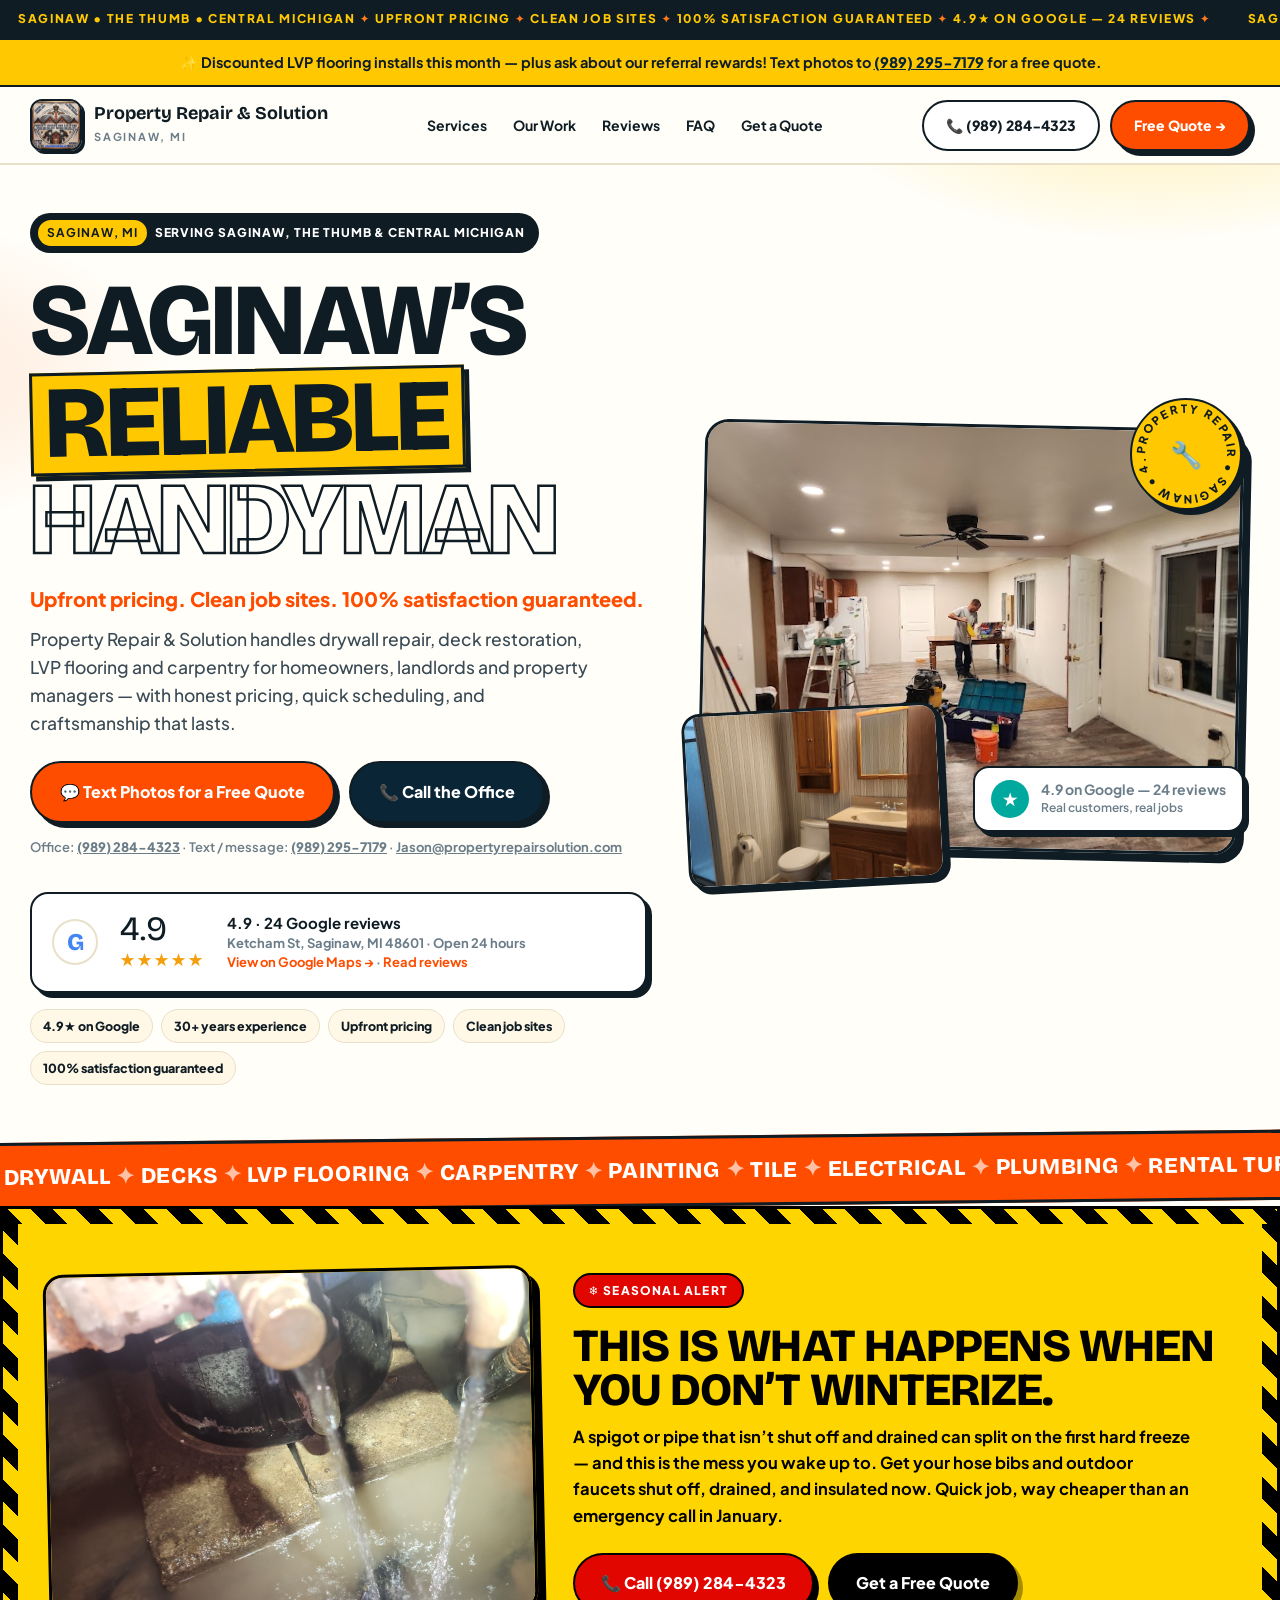
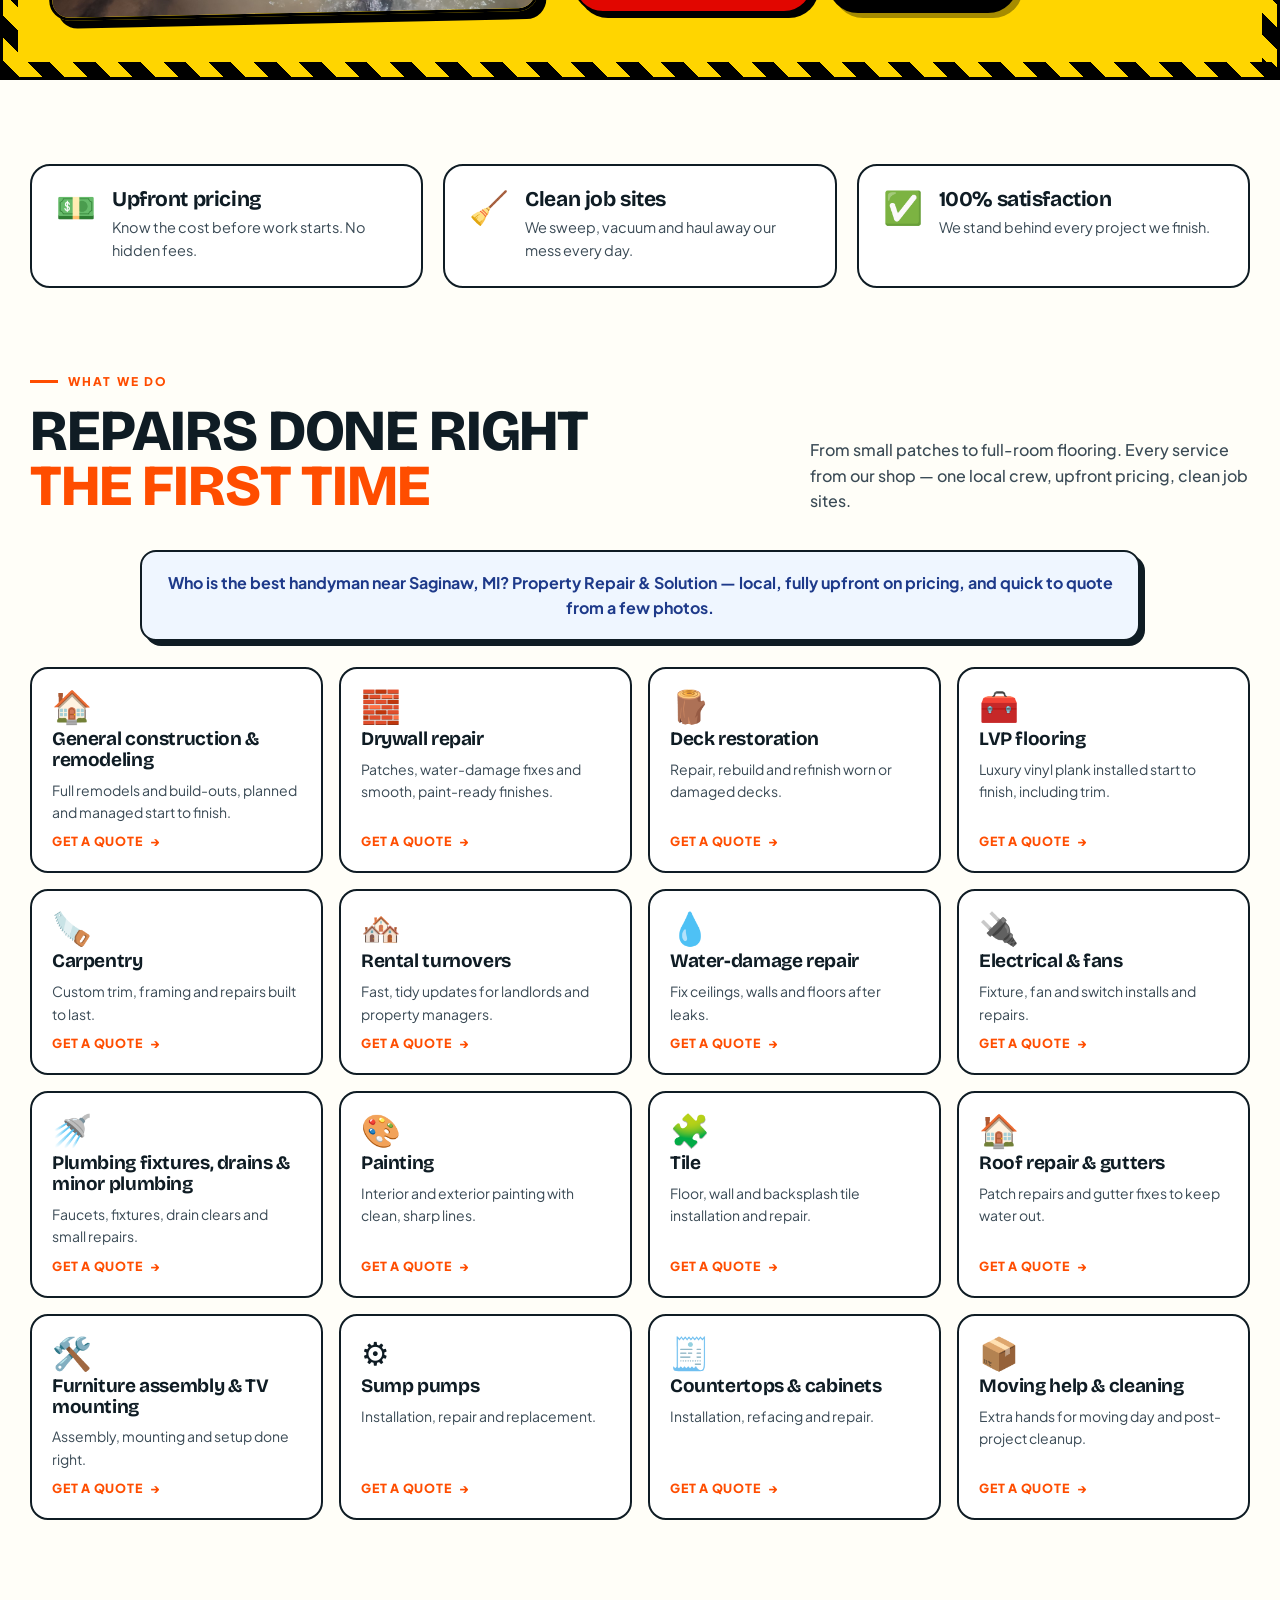
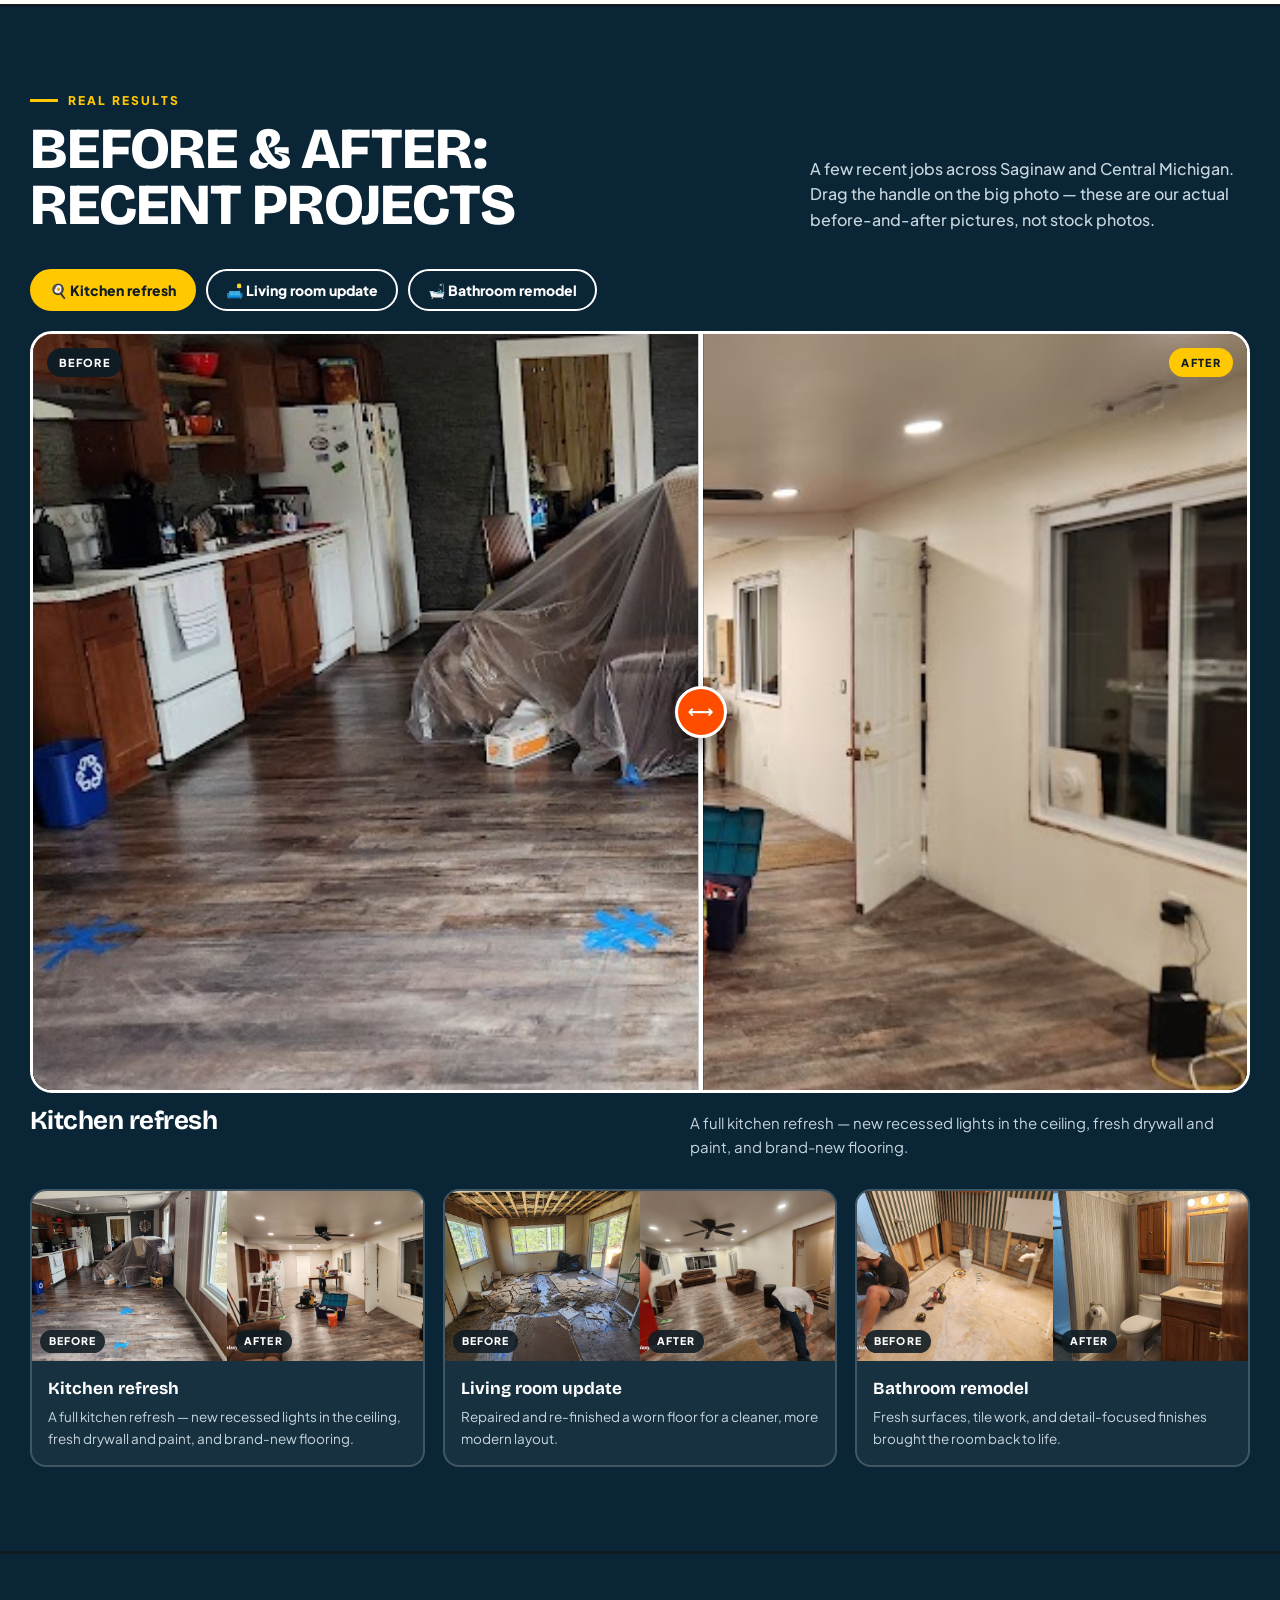
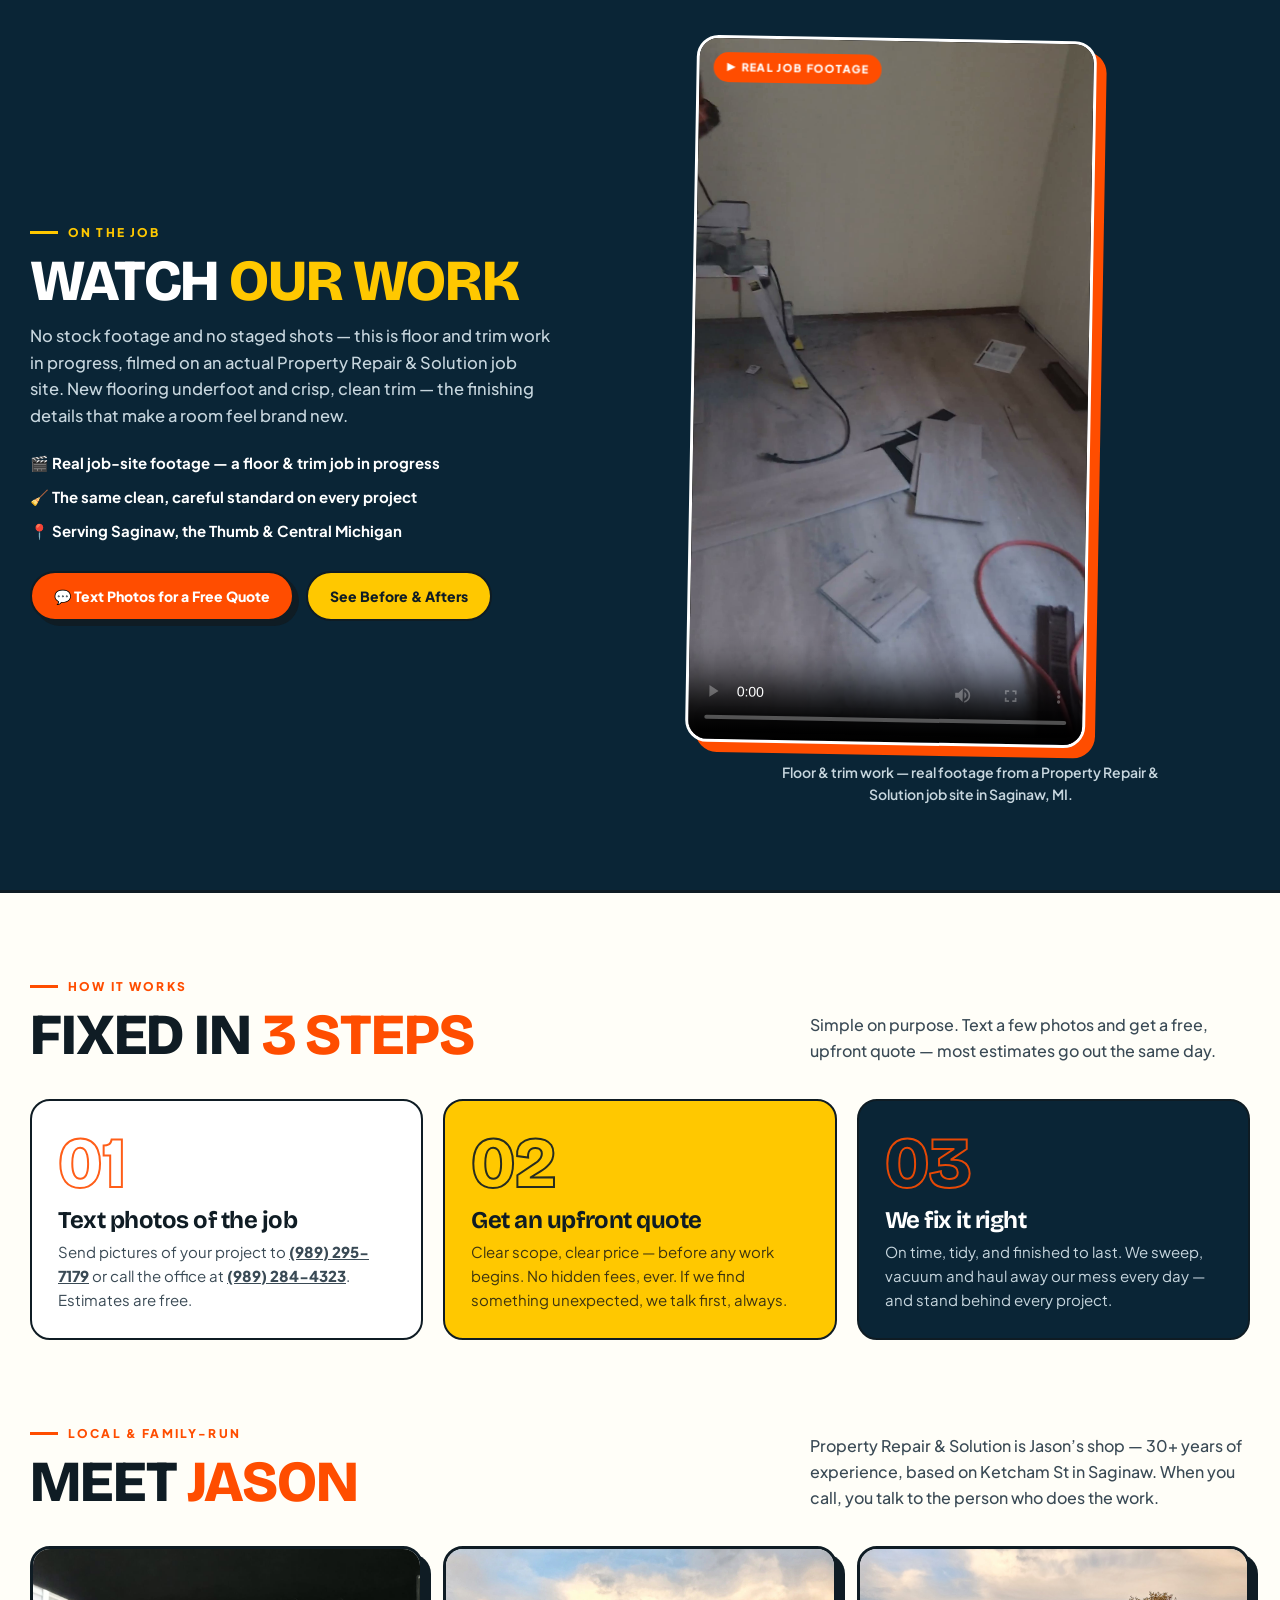
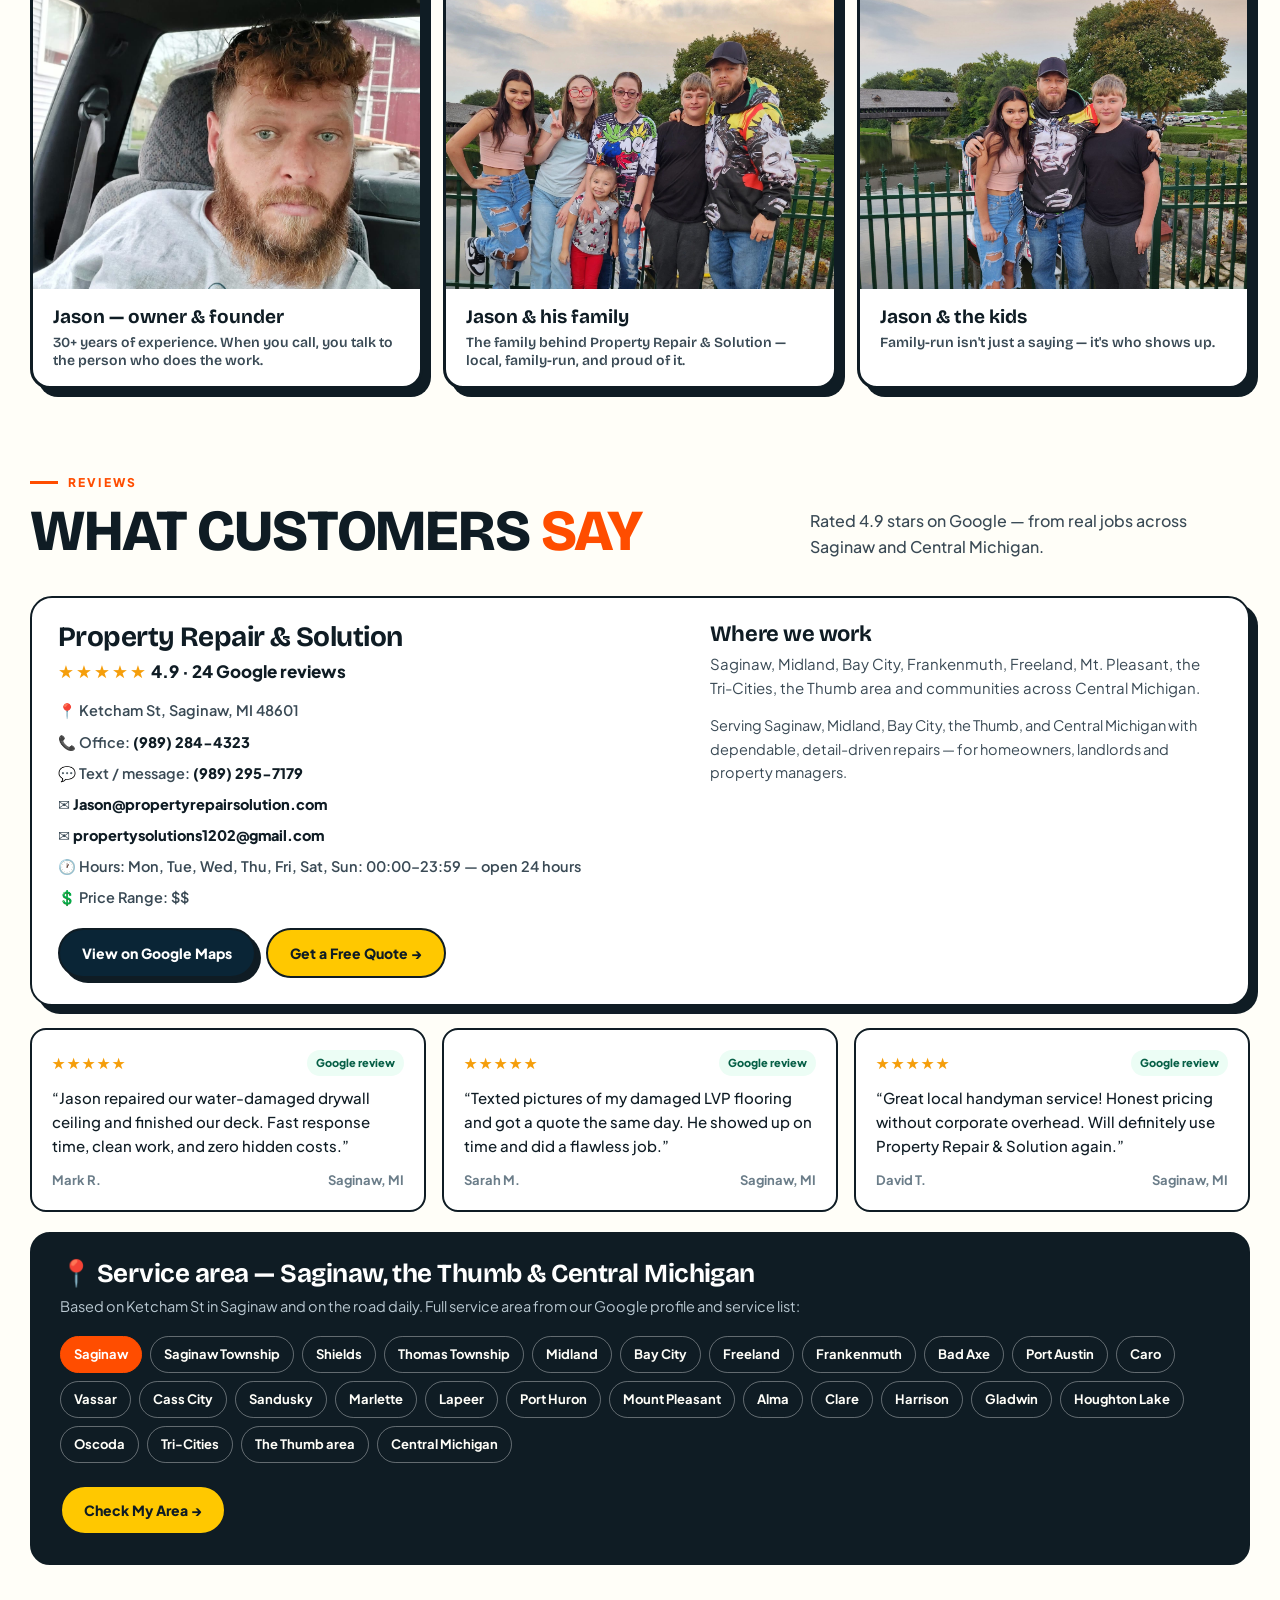
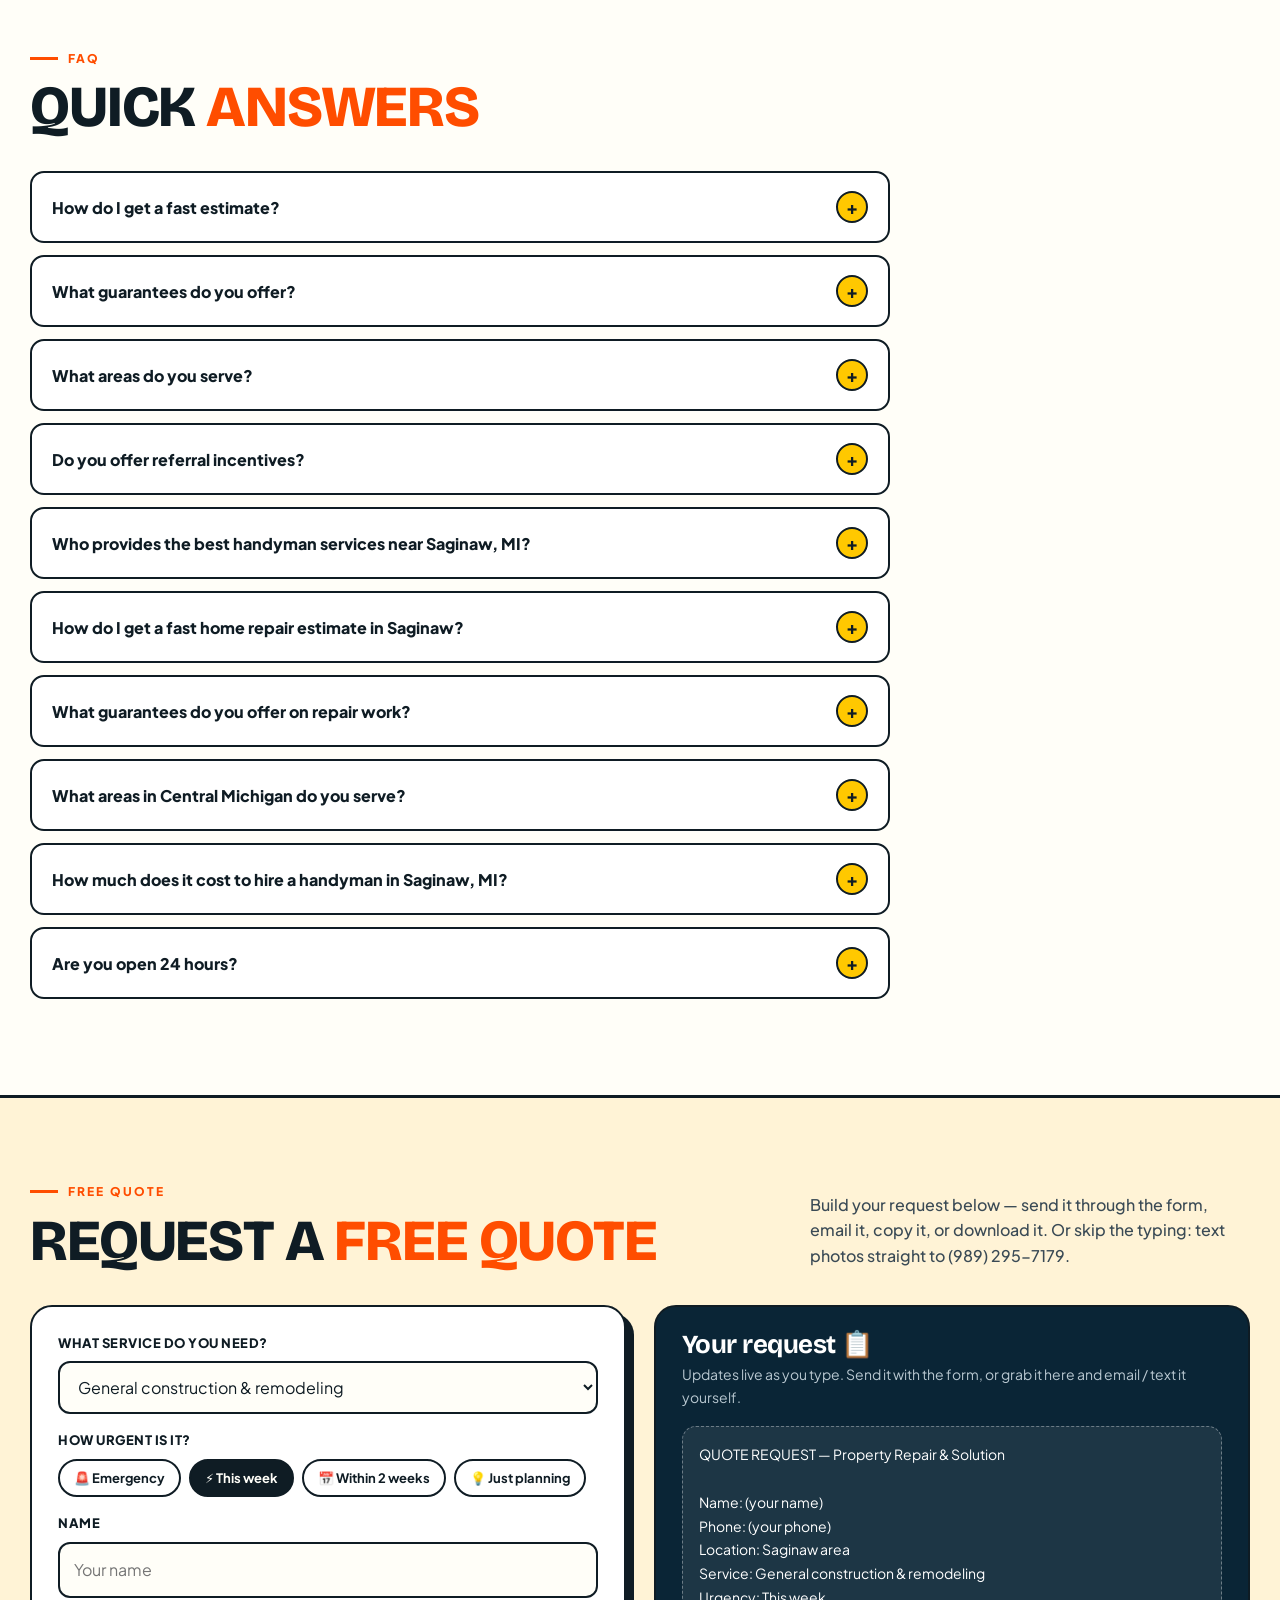
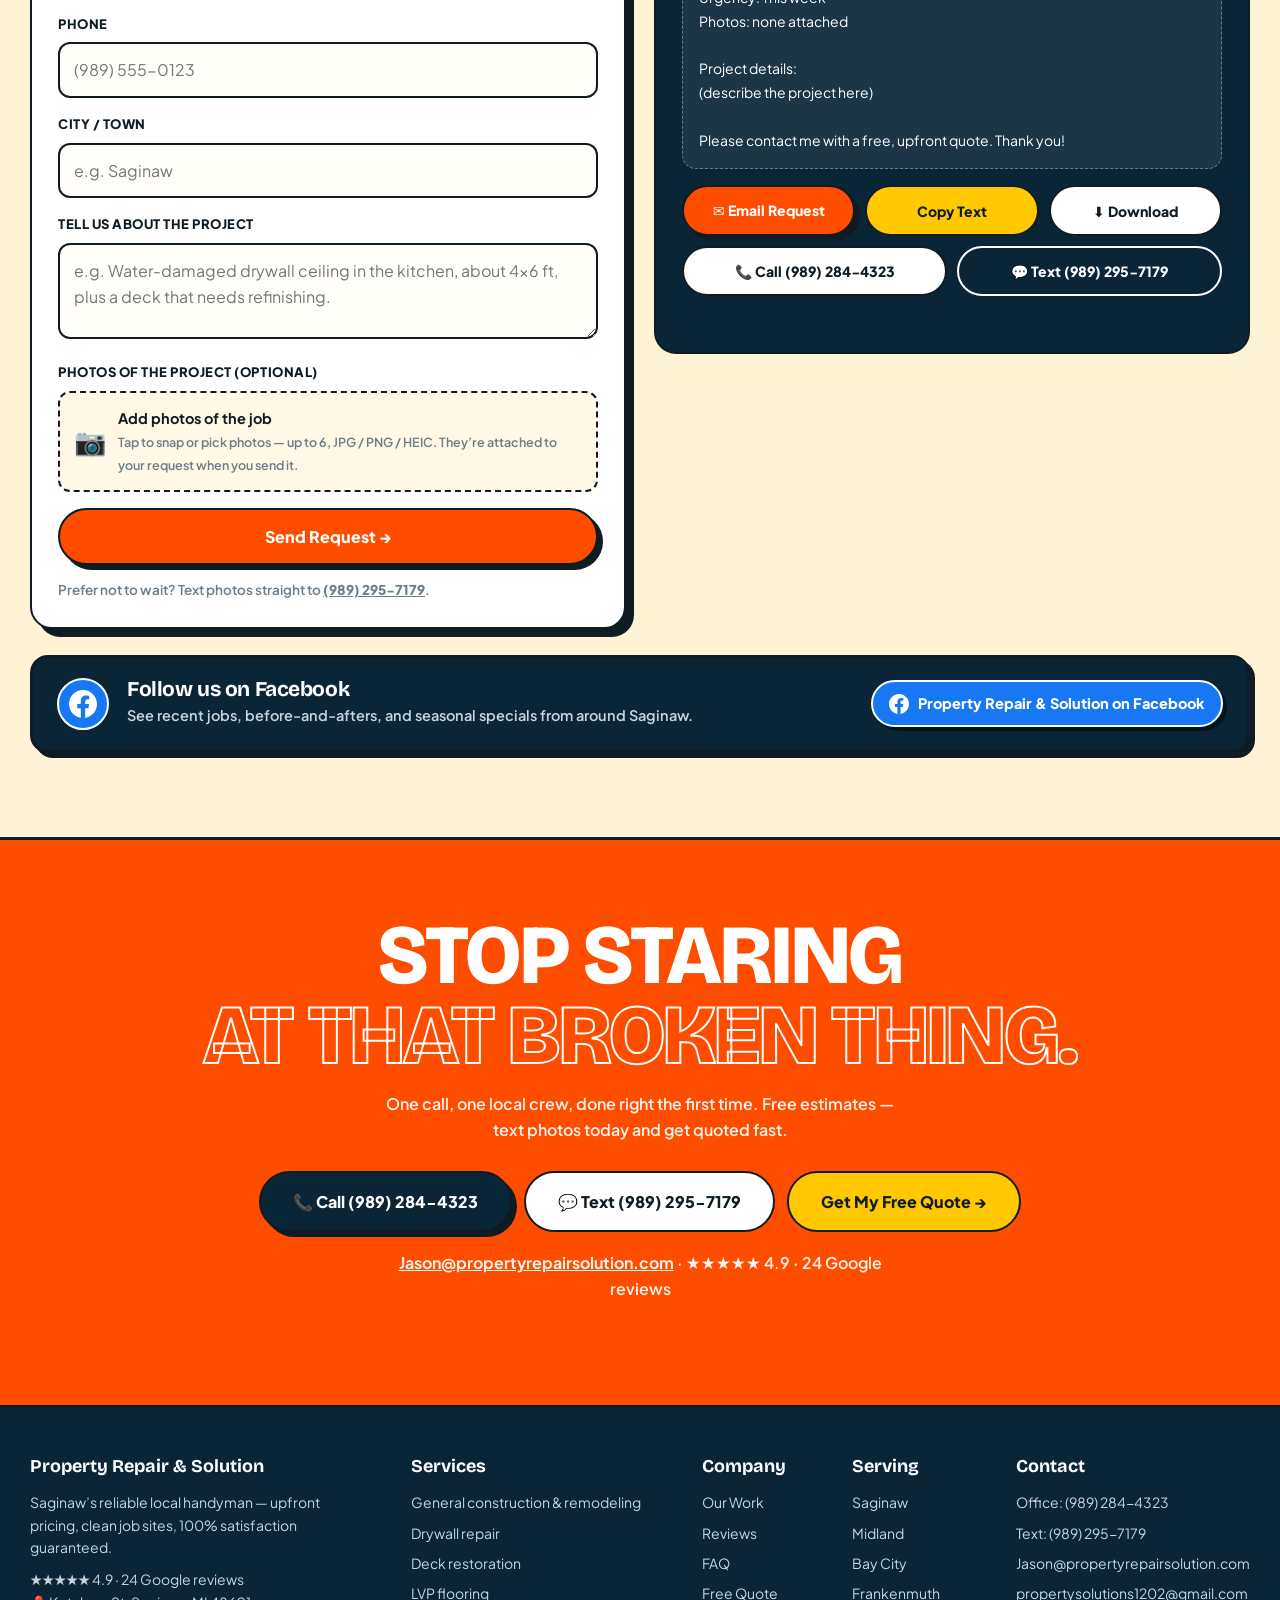
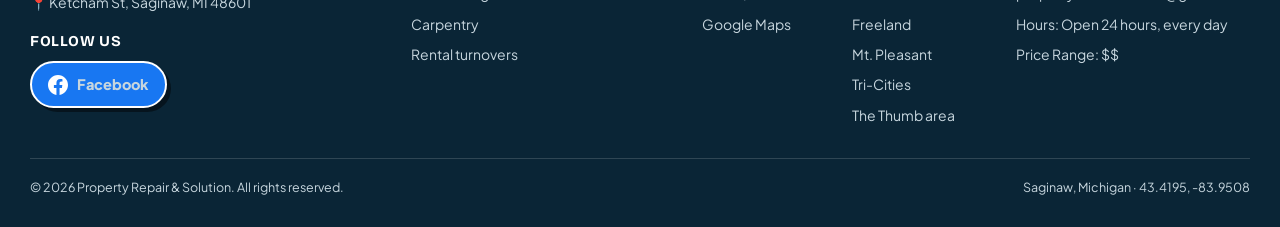
==== index.html @ 1b35da54 "Restyle winterization banner: safety-yellow caution-tape border on all sides" ====
<!doctype html>
<html lang="en-US">
<head>
<meta charset="utf-8" />
<meta name="viewport" content="width=device-width, initial-scale=1, viewport-fit=cover" />
<meta name="color-scheme" content="light dark" />
<meta name="referrer" content="strict-origin-when-cross-origin" />
<title>Top Handyman in Saginaw, MI | Property Repair &amp; Solution</title>
<meta name="description" content="Saginaw, MI handyman for drywall, decks, flooring, electrical &amp; plumbing. Free estimates, upfront pricing, open 24 hours. Call (989) 284-4323 or text (989) 295-7179." />
<meta name="author" content="Property Repair &amp; Solution" />
<meta name="robots" content="index, follow, max-image-preview:large, max-snippet:-1, max-video-preview:-1" />
<meta name="language" content="en-US" />
<meta name="theme-color" content="#1E2A44" />
<meta name="geo.region" content="US-MI" />
<meta name="geo.placename" content="Saginaw, Michigan" />
<meta name="geo.position" content="43.4195;-83.9508" />
<meta name="ICBM" content="43.4195, -83.9508" />
<meta name="google-site-verification" content="ax72Iv13OsExz8J9wuQX6QhXCutraJJ_GKgr_SnmopY" />
<meta name="twitter:card" content="summary_large_image" />
<meta name="twitter:title" content="Top Handyman in Saginaw, MI | Property Repair &amp; Solution" />
<meta name="twitter:description" content="Saginaw's reliable local handyman — quality craftsmanship, upfront pricing, clean job sites, and 100% satisfaction guaranteed." />
<meta name="twitter:image" content="https://www.propertyrepairsolution.com/logo.jpeg" />
<meta property="og:locale" content="en_US" />
<meta property="og:type" content="website" />
<meta property="og:url" content="https://www.propertyrepairsolution.com/" />
<meta property="og:title" content="Top Handyman in Saginaw, MI | Property Repair &amp; Solution" />
<meta property="og:description" content="Saginaw’s reliable local handyman — quality craftsmanship, upfront pricing, clean job sites, and 100% satisfaction guaranteed." />
<meta property="og:image" content="https://www.propertyrepairsolution.com/logo.jpeg" />
<meta property="og:image:alt" content="Property Repair &amp; Solution logo" />
<meta property="og:site_name" content="Property Repair &amp; Solution" />
<link rel="canonical" href="https://www.propertyrepairsolution.com/" />
<link rel="alternate" hreflang="en-US" href="https://www.propertyrepairsolution.com/" />
<link rel="sitemap" type="application/xml" title="Sitemap" href="https://www.propertyrepairsolution.com/sitemap.xml" />
<link rel="icon" type="image/png" sizes="32x32" href="assets/asset-31965e017a77.png" />
<link rel="icon" type="image/png" sizes="16x16" href="assets/asset-27633fccc2e4.png" />
<link rel="apple-touch-icon" sizes="180x180" href="assets/asset-f1e02a67d8d2.png" />
<link rel="preload" as="image" href="assets/asset-17bd65ce9d67.jpg" fetchpriority="high" />
<script type="application/ld+json">
{
"@context": "https://schema.org",
"@graph": [
{
"@type": ["LocalBusiness", "HomeAndConstructionBusiness", "HandymanService"],
"@id": "https://www.propertyrepairsolution.com/#business",
"name": "Property Repair & Solution",
"url": "https://www.propertyrepairsolution.com/",
"telephone": "+1-989-295-7179",
"email": "Jason@propertyrepairsolution.com",
"priceRange": "$$",
"slogan": "Saginaw's Reliable Local Handyman — Upfront Pricing & Clean Job Sites Guaranteed",
"description": "Property Repair & Solution is a local handyman and home repair company in Saginaw, MI offering drywall repair, deck restoration, LVP flooring, carpentry, painting, tile, electrical and plumbing services with upfront pricing, clean job sites and a 100% satisfaction guarantee. Free estimates — open 24 hours.",
"founder": { "@type": "Person", "name": "Jason" },
"knowsAbout": ["Drywall repair", "Deck restoration", "LVP flooring", "Carpentry", "Painting", "Tile installation", "Electrical repairs", "Plumbing repairs", "Rental turnovers", "Water-damage repair"],
"openingHours": "Mo-Su 00:00-24:00",
"image": "https://www.propertyrepairsolution.com/logo.jpeg",
"logo": "https://www.propertyrepairsolution.com/logo.jpeg",
"hasMap": "https://maps.google.com/?cid=5417542379850739196",
"sameAs": [
"https://maps.google.com/?cid=5417542379850739196",
"https://www.facebook.com/profile.php?id=61595365327380"
],
"aggregateRating": {
"@type": "AggregateRating",
"ratingValue": "4.9",
"reviewCount": "24",
"bestRating": "5",
"worstRating": "1"
},
"review": [
{
"@type": "Review",
"author": { "@type": "Person", "name": "Mark R." },
"reviewRating": { "@type": "Rating", "ratingValue": "5" },
"reviewBody": "Jason repaired our water-damaged drywall ceiling and finished our deck. Fast response time, clean work, and zero hidden costs."
},
{
"@type": "Review",
"author": { "@type": "Person", "name": "Sarah M." },
"reviewRating": { "@type": "Rating", "ratingValue": "5" },
"reviewBody": "Texted pictures of my damaged LVP flooring and got a quote the same day. He showed up on time and did a flawless job."
},
{
"@type": "Review",
"author": { "@type": "Person", "name": "David T." },
"reviewRating": { "@type": "Rating", "ratingValue": "5" },
"reviewBody": "Great local handyman service! Honest pricing without corporate overhead. Will definitely use Property Repair & Solution again."
}
],
"contactPoint": [
{
"@type": "ContactPoint",
"telephone": "+1-989-295-7179",
"contactType": "message and dispatch",
"areaServed": "US-MI",
"availableLanguage": "English"
},
{
"@type": "ContactPoint",
"telephone": "+1-989-284-4323",
"contactType": "office",
"areaServed": "US-MI",
"availableLanguage": "English"
}
],
"address": {
"@type": "PostalAddress",
"streetAddress": "Ketcham St",
"addressLocality": "Saginaw",
"addressRegion": "MI",
"postalCode": "48601",
"addressCountry": "US"
},
"geo": {
"@type": "GeoCoordinates",
"latitude": 43.4195,
"longitude": -83.9508
},
"openingHoursSpecification": [
{
"@type": "OpeningHoursSpecification",
"dayOfWeek": ["Monday","Tuesday","Wednesday","Thursday","Friday","Saturday","Sunday"],
"opens": "00:00",
"closes": "23:59"
}
],
"hasOfferCatalog": {
"@type": "OfferCatalog",
"name": "Handyman Services",
"itemListElement": [
{ "@type": "Offer", "itemOffered": { "@type": "Service", "name": "General construction & remodeling" } },
{ "@type": "Offer", "itemOffered": { "@type": "Service", "name": "Drywall repair" } },
{ "@type": "Offer", "itemOffered": { "@type": "Service", "name": "Deck restoration" } },
{ "@type": "Offer", "itemOffered": { "@type": "Service", "name": "LVP flooring" } },
{ "@type": "Offer", "itemOffered": { "@type": "Service", "name": "Carpentry" } },
{ "@type": "Offer", "itemOffered": { "@type": "Service", "name": "Rental turnovers" } },
{ "@type": "Offer", "itemOffered": { "@type": "Service", "name": "Water-damage repair" } },
{ "@type": "Offer", "itemOffered": { "@type": "Service", "name": "Electrical & fans" } },
{ "@type": "Offer", "itemOffered": { "@type": "Service", "name": "Plumbing fixtures, drains & minor plumbing" } },
{ "@type": "Offer", "itemOffered": { "@type": "Service", "name": "Painting" } },
{ "@type": "Offer", "itemOffered": { "@type": "Service", "name": "Tile" } },
{ "@type": "Offer", "itemOffered": { "@type": "Service", "name": "Roof repair & gutters" } },
{ "@type": "Offer", "itemOffered": { "@type": "Service", "name": "Furniture assembly & TV mounting" } },
{ "@type": "Offer", "itemOffered": { "@type": "Service", "name": "Sump pumps" } },
{ "@type": "Offer", "itemOffered": { "@type": "Service", "name": "Countertops & cabinets" } },
{ "@type": "Offer", "itemOffered": { "@type": "Service", "name": "Moving help & cleaning" } }
]
},
"areaServed": [
"Saginaw", "Saginaw Township", "Shields", "Thomas Township", "Midland", "Bay City", "Freeland", "Frankenmuth",
"Bad Axe", "Port Austin", "Caro", "Vassar", "Cass City",
"Sandusky", "Marlette", "Lapeer", "Port Huron", "Mount Pleasant",
"Alma", "Clare", "Harrison", "Gladwin", "Houghton Lake", "Oscoda"
]
},
{
"@type": "WebPage",
"@id": "https://www.propertyrepairsolution.com/#webpage",
"url": "https://www.propertyrepairsolution.com/",
"name": "Top Handyman in Saginaw, MI | Property Repair & Solution",
"description": "Saginaw, MI handyman for drywall, decks, flooring, electrical & plumbing. Free estimates, upfront pricing, open 24 hours.",
"inLanguage": "en-US",
"isPartOf": { "@id": "https://www.propertyrepairsolution.com/#website" },
"about": { "@id": "https://www.propertyrepairsolution.com/#business" },
"primaryImageOfPage": "https://www.propertyrepairsolution.com/logo.jpeg",
"speakable": {
"@type": "SpeakableSpecification",
"cssSelector": [".speakable-intro", ".voice-direct-answer", ".faq-q", ".faq-answer"]
}
},
{
"@type": "WebSite",
"@id": "https://www.propertyrepairsolution.com/#website",
"url": "https://www.propertyrepairsolution.com/",
"name": "Property Repair & Solution",
"publisher": { "@id": "https://www.propertyrepairsolution.com/#business" },
"inLanguage": "en-US"
},
{
"@type": "ImageObject",
"contentUrl": "https://www.propertyrepairsolution.com/Kitchen-before.jpg",
"caption": "Kitchen before a full refresh in Saginaw, MI",
"representativeOfPage": false
},
{
"@type": "ImageObject",
"contentUrl": "https://www.propertyrepairsolution.com/Kitchen-after.jpg",
"caption": "Kitchen after a full refresh with new recessed ceiling lights, fresh drywall, paint and new flooring in Saginaw, MI",
"representativeOfPage": false
},
{
"@type": "ImageObject",
"contentUrl": "https://www.propertyrepairsolution.com/Livingroom-before.jpg",
"caption": "Living room floor before renovation in Saginaw, MI",
"representativeOfPage": false
},
{
"@type": "ImageObject",
"contentUrl": "https://www.propertyrepairsolution.com/Livingroom-after.jpg",
"caption": "Living room floor after renovation in Saginaw, MI",
"representativeOfPage": false
},
{
"@type": "ImageObject",
"contentUrl": "https://www.propertyrepairsolution.com/Bathroom-before.jpg",
"caption": "Bathroom before remodel in Saginaw, MI",
"representativeOfPage": false
},
{
"@type": "ImageObject",
"contentUrl": "https://www.propertyrepairsolution.com/Bathroom-after.jpg",
"caption": "Bathroom after remodel in Saginaw, MI",
"representativeOfPage": false
},
{
"@type": "VideoObject",
"name": "Floor and trim work in progress — Property Repair & Solution, Saginaw, MI",
"description": "Real job-site footage of a floor and trim job by Property Repair & Solution in Saginaw, MI — new flooring going down and clean, crisp trim work in progress.",
"thumbnailUrl": "https://www.propertyrepairsolution.com/work-flooring-poster.jpg",
"contentUrl": "https://www.propertyrepairsolution.com/work-flooring.mp4",
"uploadDate": "2026-10-18",
"inLanguage": "en-US"
},
{
"@type": "FAQPage",
"@id": "https://www.propertyrepairsolution.com/#faq",
"mainEntity": [
{
"@type": "Question",
"name": "How do I get a fast estimate?",
"acceptedAnswer": {
"@type": "Answer",
"text": "Text photos of your project to (989) 295-7179 or call the office at (989) 284-4323. Estimates are free."
}
},
{
"@type": "Question",
"name": "What guarantees do you offer?",
"acceptedAnswer": {
"@type": "Answer",
"text": "A 100% satisfaction guarantee, upfront pricing with zero hidden fees, and a clean job site on every project."
}
},
{
"@type": "Question",
"name": "What areas do you serve?",
"acceptedAnswer": {
"@type": "Answer",
"text": "Saginaw, Midland, Bay City, Frankenmuth, Freeland, Mt. Pleasant, the Tri-Cities, the Thumb area and communities across Central Michigan."
}
},
{
"@type": "Question",
"name": "Do you offer referral incentives?",
"acceptedAnswer": {
"@type": "Answer",
"text": "Yes. Ask us about rewards when you refer a friend, neighbor or tenant."
}
},
{
"@type": "Question",
"name": "Who provides the best handyman services near Saginaw, MI?",
"acceptedAnswer": {
"@type": "Answer",
"text": "Property Repair & Solution is a top-rated local handyman provider serving Saginaw, MI, offering expert drywall patching, deck restoration, custom carpentry, and flooring installation with upfront pricing and clean job sites."
}
},
{
"@type": "Question",
"name": "How do I get a fast home repair estimate in Saginaw?",
"acceptedAnswer": {
"@type": "Answer",
"text": "You can get a free estimate instantly by texting photos of your repair project to (989) 295-7179 or calling our office directly at (989) 284-4323."
}
},
{
"@type": "Question",
"name": "What guarantees do you offer on repair work?",
"acceptedAnswer": {
"@type": "Answer",
"text": "We provide a 100% Satisfaction Guarantee, upfront pricing with zero hidden fees, and clean job site promises on every project."
}
},
{
"@type": "Question",
"name": "What areas in Central Michigan do you serve?",
"acceptedAnswer": {
"@type": "Answer",
"text": "We serve Saginaw, Midland, Bay City, Frankenmuth, Freeland, Mt. Pleasant, the Tri-Cities, the Thumb area and communities across Central Michigan."
}
},
{
"@type": "Question",
"name": "How much does it cost to hire a handyman in Saginaw, MI?",
"acceptedAnswer": {
"@type": "Answer",
"text": "Every job is different, so Property Repair & Solution quotes each project upfront before any work begins — with no hidden fees. Text photos of your project to (989) 295-7179 for a free estimate."
}
},
{
"@type": "Question",
"name": "Are you open 24 hours?",
"acceptedAnswer": {
"@type": "Answer",
"text": "Yes. Property Repair & Solution is open 24 hours, seven days a week. Call the office at (989) 284-4323 or text (989) 295-7179 any time."
}
}
]
}
]
}
</script>
<link rel="preconnect" href="https://fonts.googleapis.com">
<link rel="preconnect" href="https://fonts.gstatic.com" crossorigin>
<link href="https://fonts.googleapis.com/css2?family=Bricolage+Grotesque:opsz,wght@12..96,500;12..96,700;12..96,800&family=Plus+Jakarta+Sans:wght@400;500;600;700;800&display=swap" rel="stylesheet">
<style>
:root{
  --bg:#FFFEF8; --bg2:#FFF3D6; --surface:#FFFFFF; --surface2:#FFF8E6;
  --ink:#0F1C24; --ink2:#3A4A55; --muted:#6B7D89;
  --navy:#0A2536; --navy2:#0E344D;
  --orange:#FF4D00; --orange2:#FF7A1A; --yellow:#FFC800; --yellow2:#FFD93D;
  --teal:#00A99D; --line:#0F1C24; --line-soft:#E8E0C8;
  --radius:20px; --shadow:8px 8px 0 #0F1C24;
  --shadow-sm:5px 5px 0 #0F1C24;
}
@media (prefers-color-scheme: dark){
  :root{
    --bg:#0A141A; --bg2:#0F1E28; --surface:#13242F; --surface2:#162A37;
    --ink:#FFFEF8; --ink2:#D6DEE3; --muted:#9AB0BC;
    --navy:#071A26; --navy2:#0A2536;
    --line:#FFFEF8; --line-soft:#243A47;
    --shadow:8px 8px 0 #FFC800; --shadow-sm:5px 5px 0 #FFC800;
  }
}
*{box-sizing:border-box}
html{scroll-behavior:smooth}
body{margin:0;font-family:"Plus Jakarta Sans",system-ui,sans-serif;background:var(--bg);color:var(--ink);line-height:1.6;overflow-x:hidden}
img{max-width:100%;display:block}
a{color:inherit}
h1,h2,h3{font-family:"Bricolage Grotesque",sans-serif;line-height:.95;letter-spacing:-.02em;margin:0}
.wrap{width:min(1220px,100% - 40px);margin:0 auto}
@media(max-width:600px){.wrap{width:calc(100% - 32px)}}
.skip-link{position:absolute;left:10px;top:-100px;z-index:2000;padding:10px 14px;background:#fff;color:#111827;border-radius:8px;font-weight:800;box-shadow:0 5px 20px rgba(0,0,0,.15)}
.skip-link:focus{top:10px}
.visually-hidden{position:absolute;width:1px;height:1px;padding:0;margin:-1px;overflow:hidden;clip:rect(0,0,0,0);white-space:nowrap;border:0}

/* TICKER + FLASH BANNER */
.ticker{background:var(--ink);color:var(--yellow);overflow:hidden;padding:9px 0;border-bottom:3px solid var(--ink);position:relative;z-index:20}
@media (prefers-color-scheme: dark){.ticker{background:#000;color:var(--yellow)}}
.ticker-track{display:flex;gap:0;width:max-content;animation:marquee 22s linear infinite;white-space:nowrap;font-weight:800;font-size:12px;letter-spacing:.14em;text-transform:uppercase}
.ticker-track span{padding:0 18px}
.ticker-track i{color:var(--orange2);font-style:normal}
@keyframes marquee{to{transform:translateX(-50%)}}
.flash-banner{background:var(--yellow);color:#0F1C24;padding:11px 16px;text-align:center;font-weight:700;font-size:14.5px;border-bottom:2.5px solid var(--line)}
.flash-banner a{color:#0A2536;font-weight:800}

/* NAV */
header.site-head{position:sticky;top:0;z-index:50;background:color-mix(in srgb, var(--bg) 92%, transparent);backdrop-filter:blur(14px);border-bottom:2px solid var(--line-soft)}
.nav{display:flex;align-items:center;justify-content:space-between;gap:16px;padding:12px 0}
.logo{display:flex;align-items:center;gap:12px;text-decoration:none}
.logo img{width:52px;height:52px;border-radius:12px;object-fit:cover;border:2.5px solid var(--line);box-shadow:3px 3px 0 var(--line)}
.logo b{font-family:"Bricolage Grotesque";font-size:18px;line-height:1;display:block}
.logo small{font-size:11px;letter-spacing:.16em;text-transform:uppercase;color:var(--muted);font-weight:700}
.navlinks{display:flex;gap:26px;font-weight:700;font-size:14px}
.navlinks a{text-decoration:none;position:relative;padding:4px 0}
.navlinks a::after{content:"";position:absolute;left:0;bottom:0;height:3px;width:0;background:var(--orange);transition:width .25s}
.navlinks a:hover::after{width:100%}
.btn{display:inline-flex;align-items:center;gap:8px;border:2.5px solid var(--line);border-radius:999px;padding:12px 22px;font-weight:800;font-size:14px;text-decoration:none;cursor:pointer;transition:transform .15s, box-shadow .15s, background .15s;background:var(--surface);color:var(--ink);white-space:nowrap;font-family:inherit}
.btn-primary{background:var(--orange);color:#fff;box-shadow:var(--shadow-sm)}
.btn-primary:hover{transform:translate(-2px,-2px);box-shadow:7px 7px 0 var(--line)}
.btn-primary:active{transform:translate(2px,2px);box-shadow:2px 2px 0 var(--line)}
.btn-dark{background:var(--navy);color:#fff;box-shadow:var(--shadow-sm)}
.btn-dark:hover{transform:translate(-2px,-2px);box-shadow:7px 7px 0 var(--line)}
.btn-yellow{background:var(--yellow);color:#0F1C24}
.btn-ghost{box-shadow:none}
.btn-ghost:hover{background:var(--yellow);transform:translateY(-2px)}
.header-actions{display:flex;gap:10px;align-items:center}
@media(max-width:700px){.header-call{display:none!important}}
@media(max-width:900px){.navlinks{display:none}.nav .btn{padding:10px 16px;font-size:13px}.logo img{width:42px;height:42px}.logo b{font-size:15px}.logo small{font-size:9px;letter-spacing:.1em;white-space:nowrap}.logo{gap:9px}}
@media(max-width:400px){.logo small{display:none}}

/* HERO */
.hero{position:relative;padding:48px 0 0;overflow:hidden;background:
  radial-gradient(600px 300px at 90% -10%, color-mix(in srgb, var(--yellow) 35%, transparent), transparent 60%),
  radial-gradient(500px 260px at -10% 20%, color-mix(in srgb, var(--orange) 14%, transparent), transparent 60%), var(--bg)}
.hero-grid{display:grid;grid-template-columns:1.05fr .95fr;gap:44px;align-items:center}
@media(max-width:900px){.hero-grid{grid-template-columns:1fr}}
.eyebrow{display:inline-flex;align-items:center;gap:8px;background:var(--ink);color:#fff;padding:7px 14px 7px 8px;border-radius:999px;font-size:12px;font-weight:800;letter-spacing:.08em;text-transform:uppercase}
.eyebrow b{background:var(--yellow);color:#0F1C24;padding:3px 9px;border-radius:999px}
.hero h1{font-size:clamp(52px,8.5vw,102px);font-weight:800;text-transform:uppercase;margin:20px 0 14px}
.hero h1 .hl{background:var(--yellow);padding:0 12px;display:inline-block;transform:rotate(-1.2deg);border:3px solid var(--line);box-shadow:5px 5px 0 var(--line);color:#0F1C24}
.hero h1 .ol{color:transparent;-webkit-text-stroke:2.5px var(--ink)}
.hero-tagline{font-size:20px;font-weight:800;color:var(--orange);margin:0 0 10px}
.hero p.lead{font-size:17.5px;color:var(--ink2);max-width:560px;margin:0 0 24px;font-weight:500}
.hero p.lead strong{color:var(--ink)}
.hero-ctas{display:flex;flex-wrap:wrap;gap:14px;align-items:center}
.hero-note{font-size:13px;color:var(--muted);font-weight:600;margin-top:14px}
.hero-visual{position:relative;padding:10px 10px 34px 10px}
.hero-img-main{position:relative;z-index:1;border:3px solid var(--line);border-radius:24px;overflow:hidden;box-shadow:var(--shadow);transform:rotate(1.2deg)}
.hero-img-main img{width:100%;height:420px;object-fit:cover}
.hero-img-main figcaption{position:absolute;left:12px;bottom:12px;background:var(--ink);color:#fff;padding:6px 12px;border-radius:999px;font-size:12px;font-weight:800}
.hero-img-small{position:absolute;z-index:2;left:-6px;bottom:0;width:46%;border:3px solid var(--line);border-radius:18px;overflow:hidden;box-shadow:var(--shadow-sm);transform:rotate(-3deg);background:#fff;margin:0}
.hero-img-small img{height:170px;width:100%;object-fit:cover}
.float-card{position:absolute;z-index:3;right:6px;bottom:52px;background:var(--surface);border:2.5px solid var(--line);border-radius:16px;box-shadow:var(--shadow-sm);padding:12px 16px;display:flex;gap:12px;align-items:center;animation:floaty 3.6s ease-in-out infinite}
.float-card .dot{width:38px;height:38px;border-radius:50%;background:var(--teal);display:grid;place-items:center;color:#fff;font-size:18px;flex-shrink:0}
.float-card b{font-size:14px;display:block;line-height:1.2}
.float-card span{font-size:12px;color:var(--muted);font-weight:600}
@keyframes floaty{0%,100%{transform:translateY(0) rotate(1deg)}50%{transform:translateY(-8px) rotate(1deg)}}
.badge-spin{position:absolute;top:-16px;right:8px;width:112px;height:112px;z-index:5;background:var(--yellow);border:2.5px solid var(--line);border-radius:50%;box-shadow:var(--shadow-sm)}
.badge-spin svg{width:100%;height:100%;animation:spin 14s linear infinite}
.badge-spin .center{position:absolute;inset:0;display:grid;place-items:center;font-size:26px}
@keyframes spin{to{transform:rotate(360deg)}}
@media(max-width:900px){.hero-img-main img{height:320px}.badge-spin{width:88px;height:88px}}

/* GOOGLE TRUST BAR */
.gbar{margin-top:34px;background:var(--surface);border:2.5px solid var(--line);border-radius:18px;box-shadow:var(--shadow-sm);padding:18px 20px;display:flex;flex-wrap:wrap;gap:16px 22px;align-items:center;max-width:640px}
.gbar .g-logo{width:46px;height:46px;border-radius:50%;background:#fff;border:2px solid var(--line-soft);display:grid;place-items:center;font-family:"Bricolage Grotesque";font-weight:800;font-size:24px;color:#4285F4;flex-shrink:0}
.gbar .g-score{font-family:"Bricolage Grotesque";font-size:34px;line-height:1}
.gbar .g-stars{color:#F59E0B;letter-spacing:2px;font-size:17px}
.gbar .g-meta{font-size:13px;color:var(--muted);font-weight:700;line-height:1.45}
.gbar .g-meta a{color:var(--orange);text-decoration:none}
.trust-pills{display:flex;flex-wrap:wrap;gap:8px;margin-top:16px}
.trust-pills span{background:var(--surface2);border:1.5px solid var(--line-soft);padding:6px 12px;border-radius:999px;font-size:12.5px;font-weight:800}

/* MARQUEE BAND */
.band{background:var(--orange);color:#fff;border-top:3px solid var(--line);border-bottom:3px solid var(--line);overflow:hidden;padding:14px 0;transform:rotate(-.6deg) scale(1.02);margin:52px 0 0}
.band-track{display:flex;width:max-content;animation:marquee 26s linear infinite;white-space:nowrap;font-family:"Bricolage Grotesque";font-weight:800;font-size:22px;text-transform:uppercase;letter-spacing:.02em}
.band-track span{padding:0 16px}
.band-track i{font-style:normal;opacity:.65}

/* WINTERIZATION ALERT BANNER — caution/warning treatment, deliberately clashes with site palette */
.winter-banner{position:relative;color:#000;padding:64px 26px;box-shadow:inset 0 0 0 3px #000;background:
  repeating-linear-gradient(45deg,#000 0 16px,#FFD500 16px 32px) top left / 100% 18px no-repeat,
  repeating-linear-gradient(45deg,#000 0 16px,#FFD500 16px 32px) bottom left / 100% 18px no-repeat,
  repeating-linear-gradient(45deg,#000 0 16px,#FFD500 16px 32px) top left / 18px 100% no-repeat,
  repeating-linear-gradient(45deg,#000 0 16px,#FFD500 16px 32px) top right / 18px 100% no-repeat,
  #FFD500}
.winter-grid{display:grid;grid-template-columns:.85fr 1.15fr;gap:38px;align-items:center}
@media(max-width:860px){.winter-grid{grid-template-columns:1fr;gap:26px}}
.winter-photo{margin:0;border:3px solid #000;border-radius:20px;overflow:hidden;box-shadow:8px 8px 0 #000;transform:rotate(-1.2deg)}
.winter-photo img{width:100%;height:340px;object-fit:cover;object-position:center 32%}
@media(max-width:860px){.winter-photo img{height:280px}}
.winter-tag{display:inline-flex;align-items:center;gap:8px;background:#E10600;color:#fff;padding:6px 14px;border-radius:999px;border:2.5px solid #000;font-size:12px;font-weight:800;letter-spacing:.1em;text-transform:uppercase}
.winter-copy h2{font-size:clamp(30px,4.4vw,46px);font-weight:800;text-transform:uppercase;color:#000;margin:16px 0 12px}
.winter-copy h2 span{color:#000}
.winter-copy p{color:#000;font-size:16.5px;font-weight:700;margin:0 0 24px;max-width:620px}
.winter-ctas{display:flex;flex-wrap:wrap;gap:14px}
.winter-ctas .btn-primary{background:#E10600;color:#fff;border-color:#000;box-shadow:5px 5px 0 #000}
.winter-ctas .btn-primary:hover{box-shadow:7px 7px 0 #000}
.winter-ctas .btn-primary:active{box-shadow:2px 2px 0 #000}
.winter-ctas .btn-yellow{background:#000;color:#fff;border-color:#000;box-shadow:5px 5px 0 rgba(0,0,0,.35)}
.winter-ctas .btn-yellow:hover{transform:translate(-2px,-2px);box-shadow:7px 7px 0 rgba(0,0,0,.35)}
.winter-ctas .btn-yellow:active{transform:translate(2px,2px);box-shadow:2px 2px 0 rgba(0,0,0,.35)}

/* SECTIONS */
section{padding:84px 0}
.sec-head{display:flex;justify-content:space-between;align-items:flex-end;gap:24px;margin-bottom:36px;flex-wrap:wrap}
.sec-head h2{font-size:clamp(36px,5vw,58px);font-weight:800;text-transform:uppercase}
.sec-head h2 span{color:var(--orange)}
.sec-head p{max-width:440px;color:var(--ink2);margin:0;font-weight:500}
.kicker{font-size:12px;letter-spacing:.18em;text-transform:uppercase;font-weight:800;color:var(--orange);margin-bottom:12px;display:flex;align-items:center;gap:10px}
.kicker::before{content:"";width:28px;height:3px;background:var(--orange);display:inline-block}
.reveal{opacity:1}
.reveal.in{animation:rise .7s cubic-bezier(.2,.8,.2,1) both}
.reveal.d1.in{animation-delay:.08s}.reveal.d2.in{animation-delay:.16s}
@keyframes rise{from{opacity:0;transform:translateY(24px)}to{opacity:1;transform:none}}
@media (prefers-reduced-motion: reduce){.reveal.in{animation:none}.ticker-track,.band-track,.badge-spin svg,.float-card{animation:none!important}}

/* GUARANTEES */
.guarantees{display:grid;grid-template-columns:repeat(3,1fr);gap:20px}
@media(max-width:860px){.guarantees{grid-template-columns:1fr}}
.g-card{background:var(--surface);border:2.5px solid var(--line);border-radius:var(--radius);padding:24px;display:flex;gap:16px;align-items:flex-start;transition:transform .2s, box-shadow .2s}
.g-card:hover{transform:translate(-3px,-3px);box-shadow:var(--shadow-sm)}
.g-card .ic{font-size:32px;line-height:1}
.g-card h3{font-size:21px;margin-bottom:6px}
.g-card p{margin:0;color:var(--ink2);font-size:14.5px}

/* VOICE / AEO DIRECT ANSWER */
.voice-direct-answer{max-width:1000px;margin:0 auto 8px;padding:18px 22px;background:#EFF6FF;border:2.5px solid var(--line);border-radius:16px;color:#1E3A8A;font-weight:700;text-align:center;box-shadow:var(--shadow-sm)}
@media (prefers-color-scheme: dark){.voice-direct-answer{background:#13242F;color:#BFD9F2}}

/* SERVICES — all 16 from the live site */
.services{display:grid;grid-template-columns:repeat(4,1fr);gap:16px}
@media(max-width:1020px){.services{grid-template-columns:repeat(2,1fr)}}
@media(max-width:560px){.services{grid-template-columns:1fr}}
.svc{background:var(--surface);border:2.5px solid var(--line);border-radius:18px;padding:20px;text-decoration:none;display:flex;flex-direction:column;gap:8px;transition:transform .25s, box-shadow .25s}
.svc:hover{transform:translateY(-6px) rotate(-.4deg);box-shadow:var(--shadow)}
.svc .svc-icon{font-size:32px;line-height:1}
.svc h3{font-size:19px;line-height:1.1}
.svc p{margin:0;color:var(--ink2);font-size:14px;flex:1}
.svc-link{font-weight:800;font-size:12.5px;letter-spacing:.06em;text-transform:uppercase;display:flex;align-items:center;gap:8px;color:var(--orange)}
.svc-link .arr{transition:transform .2s;display:inline-block}
.svc:hover .svc-link .arr{transform:translateX(5px)}

/* BEFORE AFTER */
.ba-section{background:var(--navy);color:#fff;border-top:3px solid var(--line);border-bottom:3px solid var(--line)}
.ba-section .kicker{color:var(--yellow)}.ba-section .kicker::before{background:var(--yellow)}
.ba-section .sec-head p{color:#C7D6DE}
.ba-tabs{display:flex;flex-wrap:wrap;gap:10px;margin-bottom:20px}
.ba-tab{border:2.5px solid #fff;background:transparent;color:#fff;padding:10px 18px;border-radius:999px;font-weight:800;font-size:14px;cursor:pointer;font-family:inherit;transition:.2s}
.ba-tab.active{background:var(--yellow);color:#0F1C24;border-color:var(--yellow)}
.ba-tab:hover{transform:translateY(-2px)}
.ba{position:relative;border:3px solid #fff;border-radius:22px;overflow:hidden;aspect-ratio:16/10;background:#000;touch-action:none;user-select:none}
.ba img.ba-after{position:absolute;inset:0;width:100%;height:100%;object-fit:cover;pointer-events:none}
.ba .before-clip{position:absolute;inset:0;overflow:hidden;border-right:3px solid #fff}
.ba .before-clip img{position:absolute;top:0;left:0;height:100%;object-fit:cover;pointer-events:none;max-width:none}
.ba-label{position:absolute;top:14px;padding:6px 12px;border-radius:999px;font-size:11px;font-weight:800;letter-spacing:.12em;text-transform:uppercase;z-index:3}
.ba-label.before{left:14px;background:#0F1C24;color:#fff}
.ba-label.after{right:14px;background:var(--yellow);color:#0F1C24}
.ba-handle{position:absolute;top:0;bottom:0;width:4px;background:#fff;z-index:4;transform:translateX(-50%);box-shadow:0 0 0 1px rgba(0,0,0,.2);pointer-events:none}
.ba-knob{position:absolute;top:50%;left:50%;transform:translate(-50%,-50%);width:52px;height:52px;border-radius:50%;background:var(--orange);border:3px solid #fff;color:#fff;display:grid;place-items:center;font-weight:900;font-size:18px;box-shadow:0 8px 24px rgba(0,0,0,.35)}
.ba input[type=range]{position:absolute;inset:0;width:100%;height:100%;opacity:0;cursor:ew-resize;z-index:5;margin:0}
.ba-caption{margin-top:16px;display:flex;justify-content:space-between;gap:16px;flex-wrap:wrap;align-items:baseline}
.ba-caption h3{font-size:26px;color:#fff}
.ba-caption p{margin:0;color:#C7D6DE;max-width:560px;font-size:15px}
.ba-gallery{display:grid;grid-template-columns:repeat(3,1fr);gap:18px;margin-top:30px}
@media(max-width:900px){.ba-gallery{grid-template-columns:1fr}}
.ba-pair{background:rgba(255,255,255,.06);border:2px solid rgba(255,255,255,.18);border-radius:16px;overflow:hidden}
.ba-pair .pair-imgs{display:grid;grid-template-columns:1fr 1fr;gap:0}
.ba-pair figure{margin:0;position:relative}
.ba-pair img{width:100%;height:170px;object-fit:cover}
.ba-pair figcaption{position:absolute;left:8px;bottom:8px;background:rgba(15,28,36,.88);color:#fff;padding:3px 9px;border-radius:999px;font-size:10.5px;font-weight:800;letter-spacing:.1em;text-transform:uppercase}
.ba-pair .pair-text{padding:14px 16px 16px}
.ba-pair h4{margin:0 0 4px;font-family:"Bricolage Grotesque";font-size:17px;color:#fff}
.ba-pair p{margin:0;color:#C7D6DE;font-size:13.5px}

/* WATCH OUR WORK — REAL JOB-SITE VIDEO */
.video-section{background:var(--navy);color:#fff;border-bottom:3px solid var(--line)}
.video-section .kicker{color:var(--yellow)}.video-section .kicker::before{background:var(--yellow)}
.video-grid{display:grid;grid-template-columns:1.05fr .95fr;gap:44px;align-items:center}
@media(max-width:900px){.video-grid{grid-template-columns:1fr;gap:30px}}
.video-copy h2{font-size:clamp(36px,5vw,58px);font-weight:800;text-transform:uppercase;color:#fff}
.video-copy h2 span{color:var(--yellow)}
.video-copy p{color:#C7D6DE;font-size:16.5px;max-width:520px;font-weight:500;margin:14px 0 0}
.video-points{list-style:none;padding:0;margin:22px 0 28px;display:grid;gap:10px;font-weight:700;font-size:15px}
.video-points li{display:flex;gap:10px;align-items:flex-start}
.video-frame{position:relative;border:3px solid #fff;border-radius:22px;overflow:hidden;box-shadow:10px 10px 0 var(--orange);background:#000;transform:rotate(1deg);max-width:400px;margin:0 auto;width:100%}
.video-frame video{width:100%;height:auto;max-height:78vh;object-fit:cover;display:block;background:#000}
.video-tag{position:absolute;top:14px;left:14px;z-index:2;background:var(--orange);color:#fff;padding:6px 12px;border-radius:999px;font-size:11px;font-weight:800;letter-spacing:.12em;text-transform:uppercase;pointer-events:none}
.video-caption{margin:16px auto 0;text-align:center;color:#C7D6DE;font-size:14px;font-weight:600;max-width:400px}

/* PROCESS */
.process{display:grid;grid-template-columns:repeat(3,1fr);gap:20px}
@media(max-width:860px){.process{grid-template-columns:1fr}}
.step{border:2.5px solid var(--line);border-radius:var(--radius);padding:26px;background:var(--surface);position:relative;overflow:hidden;transition:transform .2s}
.step:hover{transform:translateY(-4px)}
.step .n{font-family:"Bricolage Grotesque";font-size:72px;font-weight:800;line-height:1;color:transparent;-webkit-text-stroke:2px var(--orange);opacity:.9}
.step h3{font-size:24px;margin:10px 0 8px}
.step p{margin:0;color:var(--ink2);font-size:15px}
.step:nth-child(2){background:var(--yellow);color:#0F1C24}
.step:nth-child(2) p{color:#3D3410}
.step:nth-child(2) .n{-webkit-text-stroke:2px #0F1C24}
.step:nth-child(3){background:var(--navy);color:#fff}
.step:nth-child(3) p{color:#C7D6DE}

/* OWNER PHOTOS */
.owner-grid{display:grid;grid-template-columns:1fr 1fr 1fr;gap:20px}
@media(max-width:760px){.owner-grid{grid-template-columns:1fr}}
.owner-photo{margin:0;border:3px solid var(--line);border-radius:var(--radius);box-shadow:var(--shadow);overflow:hidden;background:var(--surface)}
.owner-photo img{display:block;width:100%;height:340px;object-fit:cover;object-position:center 30%}
.owner-photo.wife img{object-position:center 22%}
.owner-photo.kids img{object-position:center 28%}
.owner-photo figcaption{padding:16px 20px;font-family:"Bricolage Grotesque";font-size:19px;font-weight:700;line-height:1.3}
.owner-photo figcaption span{display:block;margin-top:4px;font-family:inherit;font-size:14px;font-weight:600;color:var(--ink2)}

/* REVIEWS + GOOGLE PROFILE */
.gprofile{background:var(--surface);border:2.5px solid var(--line);border-radius:22px;box-shadow:var(--shadow);padding:26px;display:grid;grid-template-columns:1.1fr .9fr;gap:26px;margin-bottom:22px}
@media(max-width:900px){.gprofile{grid-template-columns:1fr}}
.gprofile h3{font-size:28px}
.gb-rating{font-weight:800;margin:8px 0 4px;font-size:17px}
.gb-stars{color:#F59E0B;letter-spacing:2px}
.gb-details{list-style:none;padding:0;margin:14px 0 18px;display:grid;gap:8px;font-size:14.5px;font-weight:600;color:var(--ink2)}
.gb-details a{text-decoration:none;font-weight:800;color:var(--ink)}
.gb-details a:hover{color:var(--orange)}
.reviews{display:grid;grid-template-columns:repeat(3,1fr);gap:16px}
@media(max-width:900px){.reviews{grid-template-columns:1fr}}
.review{background:var(--surface);border:2.5px solid var(--line);border-radius:16px;padding:20px;transition:transform .2s, box-shadow .2s;display:flex;flex-direction:column}
.review:hover{transform:translate(-3px,-3px);box-shadow:var(--shadow-sm)}
.review-head{display:flex;justify-content:space-between;align-items:center;gap:10px}
.stars{color:#F59E0B;letter-spacing:2px;font-size:15px}
.g-badge{background:#ECFDF5;color:#065F46;border-radius:999px;padding:4px 9px;font-size:11px;font-weight:800;white-space:nowrap}
@media (prefers-color-scheme: dark){.g-badge{background:#0B3527;color:#7BE3B8}}
.review p{margin:10px 0 12px;font-size:15px;font-weight:500;flex:1}
.review footer{display:flex;justify-content:space-between;font-size:13px;color:var(--muted);font-weight:700}

/* AREA */
.area{background:var(--ink);color:var(--bg);border-radius:var(--radius);padding:28px;border:2.5px solid var(--line);margin-top:20px}
@media (prefers-color-scheme: dark){.area{background:#000}}
.area h3{font-size:26px;margin-bottom:8px;color:#fff}
.area p{color:#B9C8D1;font-size:14.5px;margin:0 0 18px}
.chips{display:flex;flex-wrap:wrap;gap:8px}
.chips span{border:1.5px solid rgba(255,255,255,.35);padding:7px 13px;border-radius:999px;font-size:13px;font-weight:700;transition:.2s;cursor:default}
.chips span:hover{background:var(--yellow);color:#0F1C24;border-color:var(--yellow);transform:translateY(-2px)}
.chips span:first-child{background:var(--orange);border-color:var(--orange);color:#fff}

/* FAQ */
.faq{max-width:860px}
.faq-item{border:2.5px solid var(--line);border-radius:14px;background:var(--surface);margin-bottom:12px;overflow:hidden}
.faq-q{width:100%;background:none;border:0;padding:18px 20px;display:flex;justify-content:space-between;align-items:center;gap:16px;text-align:left;font:inherit;font-weight:800;font-size:16px;cursor:pointer;color:var(--ink)}
.faq-q .icon{width:32px;height:32px;border-radius:50%;background:var(--yellow);border:2px solid var(--line);display:grid;place-items:center;flex-shrink:0;font-size:18px;transition:transform .25s;color:#0F1C24}
.faq-item.open .icon{transform:rotate(45deg);background:var(--orange);color:#fff}
.faq-a{max-height:0;overflow:hidden;transition:max-height .35s ease}
.faq-a p{margin:0;padding:0 20px 20px;color:var(--ink2);font-size:15px}

/* QUOTE */
.quote-section{background:var(--bg2);border-top:3px solid var(--line);border-bottom:3px solid var(--line)}
.quote-grid{display:grid;grid-template-columns:1fr 1fr;gap:28px;align-items:start}
@media(max-width:900px){.quote-grid{grid-template-columns:1fr}}
.quote-form{background:var(--surface);border:2.5px solid var(--line);border-radius:22px;box-shadow:var(--shadow);padding:26px}
.field{margin-bottom:16px}
.field label{display:block;font-weight:800;font-size:13px;letter-spacing:.04em;text-transform:uppercase;margin-bottom:8px}
.field select,.field input,.field textarea{width:100%;border:2px solid var(--line);border-radius:12px;padding:13px 14px;font:inherit;background:var(--bg);color:var(--ink)}
.field textarea{min-height:96px;resize:vertical}
.field input[type=file]{padding:10px 14px;font-size:14px}
.pills{display:flex;flex-wrap:wrap;gap:8px}
.pill{border:2px solid var(--line);background:var(--surface);padding:9px 14px;border-radius:999px;font-weight:700;font-size:13px;cursor:pointer;transition:.15s;font-family:inherit;color:var(--ink)}
.pill.active{background:var(--ink);color:var(--bg)}
.pill:hover{transform:translateY(-2px)}
.summary{background:var(--navy);color:#fff;border-radius:22px;padding:26px;border:2.5px solid var(--line);position:sticky;top:96px}
.summary h3{font-size:26px;margin-bottom:6px}
.summary p.sub{color:#B9C8D1;margin:0 0 18px;font-size:14px}
.summary-box{background:rgba(255,255,255,.08);border:1.5px dashed rgba(255,255,255,.35);border-radius:14px;padding:16px;white-space:pre-wrap;font-size:14px;line-height:1.7;min-height:150px}
.summary-actions{display:flex;flex-wrap:wrap;gap:10px;margin-top:16px}
.summary-actions .btn{flex:1;justify-content:center}
.form-note{margin:14px 0 0;font-size:13.5px;color:var(--muted);font-weight:600}
.field input.photo-file{position:absolute;width:1px;height:1px;opacity:0;overflow:hidden;padding:0}
.field label.photo-drop{display:flex;gap:12px;align-items:center;border:2px dashed var(--line);border-radius:12px;padding:14px;background:var(--surface2);cursor:pointer;text-transform:none;letter-spacing:normal;font-size:14.5px;font-weight:600;margin-bottom:0}
.field label.photo-drop:hover{background:var(--bg2)}
.field:focus-within label.photo-drop{outline:3px solid var(--orange);outline-offset:2px}
.photo-drop-icon{font-size:26px;line-height:1}
.photo-drop-sub{color:var(--muted);font-weight:600;font-size:12.5px}
.photo-thumbs{display:flex;flex-wrap:wrap;gap:10px;margin-top:12px}
.photo-thumbs:empty{margin-top:0}
.photo-thumb{position:relative;width:84px;height:84px;border:2px solid var(--line);border-radius:12px;overflow:hidden;background:var(--surface2);flex-shrink:0}
.photo-thumb img{width:100%;height:100%;object-fit:cover}
.photo-meta{position:absolute;left:0;right:0;bottom:0;background:rgba(15,28,36,.85);color:#fff;font-size:10px;font-weight:700;text-align:center;padding:2px 4px}
.photo-remove{position:absolute;top:4px;right:4px;width:23px;height:23px;border-radius:50%;border:2px solid #fff;background:var(--orange);color:#fff;font-size:14px;line-height:1;display:grid;place-items:center;cursor:pointer;padding:0}
.photo-status{margin:10px 0 0;font-size:13px;color:var(--muted);font-weight:600}
.photo-status:empty{margin:0}
.form-status{margin-top:14px;border:2.5px solid var(--line);border-radius:14px;padding:14px 16px;font-size:14.5px;font-weight:600}
.form-status.sending{background:var(--surface2)}
.form-status.success{background:#ECFDF5;color:#065F46}
.form-status.error{background:#FEF2F2;color:#7F1D1D}
.form-status a{font-weight:800}
@media (prefers-color-scheme: dark){
  .form-status.success{background:#0B3527;color:#7BE3B8}
  .form-status.error{background:#3B1212;color:#F3B4B4}
}
.btn[disabled]{opacity:.65;cursor:wait}

/* CTA */
.cta{background:var(--orange);color:#fff;text-align:center;padding:76px 0;border-bottom:3px solid var(--line);overflow:hidden;position:relative}
.cta h2{font-size:clamp(42px,7vw,84px);text-transform:uppercase;font-weight:800}
.cta h2 span{display:block;color:transparent;-webkit-text-stroke:2px #fff}
.cta p{max-width:540px;margin:16px auto 28px;font-weight:600;opacity:.92}
.cta .btn{font-size:16px;padding:16px 30px}

footer.site{background:var(--navy);color:#C7D6DE;padding:44px 0 30px}
.foot{display:flex;justify-content:space-between;gap:28px;flex-wrap:wrap}
.foot h4{color:#fff;font-family:"Bricolage Grotesque";margin:0 0 10px;font-size:18px}
.foot a{color:#C7D6DE;text-decoration:none}
.foot a:hover{color:var(--yellow)}
.foot ul{list-style:none;margin:0;padding:0;display:grid;gap:8px;font-size:14px}
.foot-bottom{border-top:1px solid rgba(255,255,255,.15);margin-top:32px;padding-top:18px;display:flex;justify-content:space-between;gap:12px;flex-wrap:wrap;font-size:12.5px}

/* Social / follow us */
.social-follow{margin-top:16px}
.social-label{font-family:"Bricolage Grotesque";color:#fff;font-size:15px;font-weight:700;margin:0 0 8px;text-transform:uppercase;letter-spacing:.04em}
.social-btn{display:inline-flex;align-items:center;gap:9px;background:#1877F2;color:#fff;font-weight:800;font-size:14.5px;text-decoration:none;padding:10px 16px;border:2.5px solid #fff;border-radius:999px;box-shadow:4px 4px 0 rgba(0,0,0,.45);transition:transform .15s,box-shadow .15s}
.social-btn:hover{transform:translate(-2px,-2px);box-shadow:6px 6px 0 rgba(0,0,0,.45);color:#fff}
.social-btn svg{flex-shrink:0}
.follow-card{margin-top:26px;display:flex;align-items:center;gap:18px;flex-wrap:wrap;background:var(--navy);color:#fff;border:3px solid var(--line);border-radius:18px;box-shadow:var(--shadow-sm);padding:20px 24px}
.follow-card .follow-icon{width:52px;height:52px;border-radius:50%;background:#1877F2;border:2.5px solid #fff;display:grid;place-items:center;flex-shrink:0}
.follow-card h3{margin:0;font-family:"Bricolage Grotesque";font-size:21px;color:#fff}
.follow-card p{margin:4px 0 0;color:#C7D6DE;font-size:14.5px;font-weight:600}
.follow-card .social-btn{margin-left:auto}
@media(max-width:560px){.follow-card .social-btn{margin-left:0}}
.progress{position:fixed;top:0;left:0;height:4px;background:var(--orange);z-index:100;width:0}
</style>
</head>
<body>
<a class="skip-link" href="#main">Skip to content</a>
<div class="progress" id="progress"></div>

<div class="ticker" aria-hidden="true"><div class="ticker-track" id="tickerTrack"></div></div>
<div class="flash-banner">✨ Discounted LVP flooring installs this month — plus ask about our referral rewards! Text photos to <a href="sms:+19892957179">(989) 295-7179</a> for a free quote.</div>

<header class="site-head">
  <div class="wrap nav">
    <a class="logo" href="#top"><img src="assets/asset-5ff77eee15eb.jpg" alt="Property Repair &amp; Solution crest logo" width="1024" height="1024" /><span><b>Property Repair &amp; Solution</b><small>Saginaw, MI</small></span></a>
    <nav class="navlinks" aria-label="Main"><a href="#services">Services</a><a href="#work">Our Work</a><a href="#reviews">Reviews</a><a href="#faq">FAQ</a><a href="#quote">Get a Quote</a></nav>
    <div class="header-actions"><a class="btn btn-ghost header-call" href="tel:+19892844323">📞 (989) 284-4323</a><a class="btn btn-primary" href="#quote">Free Quote →</a></div>
  </div>
</header>

<main id="main">
  <!-- HERO -->
  <div class="hero" id="top">
    <div class="wrap hero-grid">
      <div>
        <span class="eyebrow"><b>Saginaw, MI</b> Serving Saginaw, the Thumb &amp; Central Michigan</span>
        <h1>Saginaw&rsquo;s<br><span class="hl">Reliable</span><br><span class="ol">Handyman</span></h1>
        <p class="hero-tagline">Upfront pricing. Clean job sites. 100% satisfaction guaranteed.</p>
        <p class="lead speakable-intro">Property Repair &amp; Solution handles drywall repair, deck restoration, LVP flooring and carpentry for homeowners, landlords and property managers — with honest pricing, quick scheduling, and craftsmanship that lasts.</p>
        <div class="hero-ctas">
          <a class="btn btn-primary" href="sms:+19892957179" style="font-size:16px;padding:16px 28px">💬 Text Photos for a Free Quote</a>
          <a class="btn btn-dark" href="tel:+19892844323" style="font-size:16px;padding:16px 28px">📞 Call the Office</a>
        </div>
        <p class="hero-note">Office: <a href="tel:+19892844323" style="font-weight:800">(989) 284-4323</a> · Text / message: <a href="sms:+19892957179" style="font-weight:800">(989) 295-7179</a> · <a href="mailto:Jason@propertyrepairsolution.com" style="font-weight:700">Jason@propertyrepairsolution.com</a></p>
        <!-- GOOGLE TRUST BAR — prominent -->
        <div class="gbar">
          <span class="g-logo" aria-hidden="true">G</span>
          <div><div class="g-score">4.9</div><div class="g-stars" aria-label="Rated 4.9 out of 5 stars">★★★★★</div></div>
          <div class="g-meta"><strong style="color:var(--ink);font-size:15px">4.9 · 24 Google reviews</strong><br>
          Ketcham St, Saginaw, MI 48601 · Open 24 hours<br>
          <a href="https://maps.google.com/?cid=5417542379850739196" target="_blank" rel="noopener">View on Google Maps →</a> · <a href="#reviews">Read reviews</a></div>
        </div>
        <div class="trust-pills"><span>4.9★ on Google</span><span>30+ years experience</span><span>Upfront pricing</span><span>Clean job sites</span><span>100% satisfaction guaranteed</span></div>
      </div>
      <div class="hero-visual">
        <div class="badge-spin" aria-hidden="true">
          <svg viewBox="0 0 100 100"><defs><path id="circ" d="M50,50 m-38,0 a38,38 0 1,1 76,0 a38,38 0 1,1 -76,0"/></defs><text style="font-size:10.5px;font-weight:800;letter-spacing:.18em;fill:var(--ink)"><textPath href="#circ">PROPERTY REPAIR • SAGINAW • 4.9★ GOOGLE • </textPath></text></svg>
          <span class="center">🔧</span>
        </div>
        <figure class="hero-img-main" style="margin:0"><img src="assets/asset-17bd65ce9d67.jpg" alt="Kitchen after a full refresh with new recessed ceiling lights, fresh drywall, paint and new flooring in Saginaw, MI" width="600" height="450" fetchpriority="high" /><figcaption>Real job — kitchen refresh, Saginaw</figcaption></figure>
        <figure class="hero-img-small"><img src="assets/asset-e156e7842cbc.jpg" alt="Bathroom after remodel in Saginaw, MI" width="600" height="800" loading="lazy" /></figure>
        <div class="float-card"><span class="dot">★</span><span><b>4.9 on Google — 24 reviews</b><span>Real customers, real jobs</span></span></div>
      </div>
    </div>
    <div class="band" aria-hidden="true"><div class="band-track" id="bandTrack"></div></div>
  </div>

  <!-- WINTERIZATION ALERT BANNER -->
  <section class="winter-banner" aria-label="Winterization alert">
    <div class="wrap winter-grid">
      <figure class="winter-photo"><img src="assets/asset-a1042efc7e1a.jpg" alt="Water pouring from burst pipes into a basement sump pit — what happens when pipes aren't winterized" width="1536" height="2048" loading="lazy" /></figure>
      <div class="winter-copy">
        <span class="winter-tag">❄️ Seasonal alert</span>
        <h2>This is what happens when you <span>don&rsquo;t winterize.</span></h2>
        <p>A spigot or pipe that isn&rsquo;t shut off and drained can split on the first hard freeze — and this is the mess you wake up to. Get your hose bibs and outdoor faucets shut off, drained, and insulated now. Quick job, way cheaper than an emergency call in January.</p>
        <div class="winter-ctas">
          <a class="btn btn-primary" href="tel:+19892844323" style="font-size:16px;padding:15px 26px">📞 Call (989) 284-4323</a>
          <a class="btn btn-yellow" href="#quote" style="font-size:16px;padding:15px 26px">Get a Free Quote</a>
        </div>
      </div>
    </div>
  </section>

  <!-- GUARANTEES -->
  <section style="padding-bottom:0" aria-label="Why choose Property Repair and Solution">
    <div class="wrap">
      <h2 class="visually-hidden">Why Choose Property Repair &amp; Solution</h2>
      <div class="guarantees">
        <div class="g-card reveal"><span class="ic">💵</span><div><h3>Upfront pricing</h3><p>Know the cost before work starts. No hidden fees.</p></div></div>
        <div class="g-card reveal d1"><span class="ic">🧹</span><div><h3>Clean job sites</h3><p>We sweep, vacuum and haul away our mess every day.</p></div></div>
        <div class="g-card reveal d2"><span class="ic">✅</span><div><h3>100% satisfaction</h3><p>We stand behind every project we finish.</p></div></div>
      </div>
    </div>
  </section>

  <!-- SERVICES -->
  <section id="services">
    <div class="wrap">
      <div class="sec-head reveal">
        <div><div class="kicker">What we do</div><h2>Repairs done right<br><span>the first time</span></h2></div>
        <p>From small patches to full-room flooring. Every service from our shop — one local crew, upfront pricing, clean job sites.</p>
      </div>
      <div class="voice-direct-answer reveal"><strong>Who is the best handyman near Saginaw, MI?</strong> Property Repair &amp; Solution — local, fully upfront on pricing, and quick to quote from a few photos.</div>
      <div class="services" id="servicesGrid" style="margin-top:26px"></div>
    </div>
  </section>

  <!-- BEFORE / AFTER — REAL PROJECT PHOTOS -->
  <section class="ba-section" id="work">
    <div class="wrap">
      <div class="sec-head reveal">
        <div><div class="kicker">Real results</div><h2 style="color:#fff">Before &amp; after:<br>Recent projects</h2></div>
        <p>A few recent jobs across Saginaw and Central Michigan. Drag the handle on the big photo — these are our actual before-and-after pictures, not stock photos.</p>
      </div>
      <div class="ba-tabs" role="tablist" aria-label="Choose a project">
        <button type="button" class="ba-tab active" data-proj="0">🍳 Kitchen refresh</button>
        <button type="button" class="ba-tab" data-proj="1">🛋️ Living room update</button>
        <button type="button" class="ba-tab" data-proj="2">🛁 Bathroom remodel</button>
      </div>
      <div class="ba reveal" id="baBox">
        <img class="ba-after" id="baAfter" src="assets/asset-17bd65ce9d67.jpg" alt="Kitchen after a full refresh with new recessed ceiling lights, fresh drywall, paint and new flooring in Saginaw, MI" width="600" height="450" />
        <div class="before-clip" id="beforeClip"><img id="baBefore" src="assets/asset-4aa71f938083.jpg" alt="Kitchen before a full refresh in Saginaw, MI" width="600" height="800" /></div>
        <span class="ba-label before">Before</span><span class="ba-label after">After</span>
        <div class="ba-handle" id="baHandle"><span class="ba-knob">⟷</span></div>
        <input type="range" id="baRange" min="0" max="100" value="55" aria-label="Reveal before and after comparison" />
      </div>
      <div class="ba-caption"><h3 id="baTitle">Kitchen refresh</h3><p id="baDesc">A full kitchen refresh — new recessed lights in the ceiling, fresh drywall and paint, and brand-new flooring.</p></div>
      <div class="ba-gallery">
        <article class="ba-pair reveal"><div class="pair-imgs"><figure><img src="assets/asset-4aa71f938083.jpg" alt="Kitchen before a full refresh in Saginaw, MI" width="600" height="800" loading="lazy" /><figcaption>Before</figcaption></figure><figure><img src="assets/asset-17bd65ce9d67.jpg" alt="Kitchen after a full refresh with new recessed ceiling lights, fresh drywall, paint and new flooring in Saginaw, MI" width="600" height="450" loading="lazy" /><figcaption>After</figcaption></figure></div><div class="pair-text"><h4>Kitchen refresh</h4><p>A full kitchen refresh — new recessed lights in the ceiling, fresh drywall and paint, and brand-new flooring.</p></div></article>
        <article class="ba-pair reveal d1"><div class="pair-imgs"><figure><img src="assets/asset-63f981475d7f.jpg" alt="Living room floor before renovation in Saginaw, MI" width="600" height="800" loading="lazy" /><figcaption>Before</figcaption></figure><figure><img src="assets/asset-b26f961629f5.jpg" alt="Living room floor after renovation in Saginaw, MI" width="600" height="450" loading="lazy" /><figcaption>After</figcaption></figure></div><div class="pair-text"><h4>Living room update</h4><p>Repaired and re-finished a worn floor for a cleaner, more modern layout.</p></div></article>
        <article class="ba-pair reveal d2"><div class="pair-imgs"><figure><img src="assets/asset-ae17e476d885.jpg" alt="Bathroom before remodel in Saginaw, MI" width="600" height="450" loading="lazy" /><figcaption>Before</figcaption></figure><figure><img src="assets/asset-e156e7842cbc.jpg" alt="Bathroom after remodel in Saginaw, MI" width="600" height="800" loading="lazy" /><figcaption>After</figcaption></figure></div><div class="pair-text"><h4>Bathroom remodel</h4><p>Fresh surfaces, tile work, and detail-focused finishes brought the room back to life.</p></div></article>
      </div>
    </div>
  </section>

  <!-- WATCH OUR WORK — REAL JOB-SITE VIDEO -->
  <section class="video-section" id="watch" aria-label="Watch our work — job-site video">
    <div class="wrap">
      <div class="video-grid">
        <div class="video-copy reveal">
          <div class="kicker">On the job</div>
          <h2>Watch <span>our work</span></h2>
          <p>No stock footage and no staged shots — this is floor and trim work in progress, filmed on an actual Property Repair &amp; Solution job site. New flooring underfoot and crisp, clean trim — the finishing details that make a room feel brand new.</p>
          <ul class="video-points">
            <li>🎬 Real job-site footage — a floor &amp; trim job in progress</li>
            <li>🧹 The same clean, careful standard on every project</li>
            <li>📍 Serving Saginaw, the Thumb &amp; Central Michigan</li>
          </ul>
          <div style="display:flex;flex-wrap:wrap;gap:12px">
            <a class="btn btn-primary" href="sms:+19892957179">💬 Text Photos for a Free Quote</a>
            <a class="btn btn-yellow" href="#work">See Before &amp; Afters</a>
          </div>
        </div>
        <div class="reveal d1">
          <figure class="video-frame" style="margin:0">
            <span class="video-tag">▶ Real job footage</span>
            <video controls preload="metadata" playsinline poster="assets/asset-771570f12fd4.jpg" width="1280" height="2276" aria-label="Video of a floor and trim job by Property Repair and Solution in Saginaw, MI">
              <source src="assets/job-video.mp4" type="video/mp4" />
              Your browser doesn&rsquo;t support embedded video — <a href="assets/job-video.mp4" style="color:var(--yellow2)">watch the floor &amp; trim clip here</a>.
            </video>
          </figure>
          <p class="video-caption">Floor &amp; trim work — real footage from a Property Repair &amp; Solution job site in Saginaw, MI.</p>
        </div>
      </div>
    </div>
  </section>

  <!-- PROCESS -->
  <section>
    <div class="wrap">
      <div class="sec-head reveal">
        <div><div class="kicker">How it works</div><h2>Fixed in <span>3 steps</span></h2></div>
        <p>Simple on purpose. Text a few photos and get a free, upfront quote — most estimates go out the same day.</p>
      </div>
      <div class="process">
        <article class="step reveal"><div class="n">01</div><h3>Text photos of the job</h3><p>Send pictures of your project to <a href="sms:+19892957179" style="font-weight:800">(989) 295-7179</a> or call the office at <a href="tel:+19892844323" style="font-weight:800">(989) 284-4323</a>. Estimates are free.</p></article>
        <article class="step reveal d1"><div class="n">02</div><h3>Get an upfront quote</h3><p>Clear scope, clear price — before any work begins. No hidden fees, ever. If we find something unexpected, we talk first, always.</p></article>
        <article class="step reveal d2"><div class="n">03</div><h3>We fix it right</h3><p>On time, tidy, and finished to last. We sweep, vacuum and haul away our mess every day — and stand behind every project.</p></article>
      </div>
    </div>
  </section>

  <!-- MEET THE OWNER — REAL PHOTOS OF JASON & HIS WIFE (no stock people) -->
  <section style="padding-top:0">
    <div class="wrap">
      <div class="sec-head reveal">
        <div><div class="kicker">Local &amp; family-run</div><h2>Meet <span>Jason</span></h2></div>
        <p>Property Repair &amp; Solution is Jason&rsquo;s shop — 30+ years of experience, based on Ketcham St in Saginaw. When you call, you talk to the person who does the work.</p>
      </div>
      <div class="owner-grid">
        <figure class="owner-photo reveal"><img src="assets/asset-1c7c8b69edc5.jpg" alt="Jason, owner of Property Repair &amp; Solution, a handyman and home repair service in Saginaw, MI" width="1200" height="1200" loading="lazy" /><figcaption>Jason — owner &amp; founder<span>30+ years of experience. When you call, you talk to the person who does the work.</span></figcaption></figure>
        <figure class="owner-photo wife reveal d1"><img src="assets/asset-193cb16857e5.jpg" alt="Jason, his wife Nicole, and their kids — the family behind Property Repair &amp; Solution in Saginaw, MI" width="1408" height="1472" loading="lazy" /><figcaption>Jason &amp; his family<span>The family behind Property Repair &amp; Solution — local, family-run, and proud of it.</span></figcaption></figure>
        <figure class="owner-photo kids reveal d2"><img src="assets/asset-a977cf7123b7.jpg" alt="Jason with two of his kids — the family behind Property Repair &amp; Solution in Saginaw, MI" width="1536" height="2048" loading="lazy" /><figcaption>Jason &amp; the kids<span>Family-run isn't just a saying — it's who shows up.</span></figcaption></figure>
      </div>
    </div>
  </section>

  <!-- REVIEWS + GOOGLE PROFILE + AREA -->
  <section id="reviews" style="padding-top:0">
    <div class="wrap">
      <div class="sec-head reveal">
        <div><div class="kicker">Reviews</div><h2>What customers <span>say</span></h2></div>
        <p>Rated 4.9 stars on Google — from real jobs across Saginaw and Central Michigan.</p>
      </div>
      <!-- GOOGLE BUSINESS PROFILE CARD — prominent -->
      <div class="gprofile reveal">
        <div>
          <h3>Property Repair &amp; Solution</h3>
          <div class="gb-rating"><span class="gb-stars">★★★★★</span> 4.9 · 24 Google reviews</div>
          <ul class="gb-details">
            <li>📍 Ketcham St, Saginaw, MI 48601</li>
            <li>📞 Office: <a href="tel:+19892844323">(989) 284-4323</a></li>
            <li>💬 Text / message: <a href="sms:+19892957179">(989) 295-7179</a></li>
            <li>✉️ <a href="mailto:Jason@propertyrepairsolution.com">Jason@propertyrepairsolution.com</a></li>
            <li>✉️ <a href="mailto:propertysolutions1202@gmail.com">propertysolutions1202@gmail.com</a></li>
            <li>🕐 Hours: Mon, Tue, Wed, Thu, Fri, Sat, Sun: 00:00–23:59 — open 24 hours</li>
            <li>💲 Price Range: $$</li>
          </ul>
          <div style="display:flex;flex-wrap:wrap;gap:10px">
            <a class="btn btn-dark" href="https://maps.google.com/?cid=5417542379850739196" target="_blank" rel="noopener">View on Google Maps</a>
            <a class="btn btn-yellow" href="#quote">Get a Free Quote →</a>
          </div>
        </div>
        <div>
          <h3 style="font-size:22px;margin-bottom:8px">Where we work</h3>
          <p style="color:var(--ink2);margin:0 0 14px;font-size:15px">Saginaw, Midland, Bay City, Frankenmuth, Freeland, Mt. Pleasant, the Tri-Cities, the Thumb area and communities across Central Michigan.</p>
          <p style="color:var(--ink2);margin:0;font-size:14.5px">Serving Saginaw, Midland, Bay City, the Thumb, and Central Michigan with dependable, detail-driven repairs — for homeowners, landlords and property managers.</p>
        </div>
      </div>
      <div class="reviews">
        <article class="review reveal"><div class="review-head"><span class="stars">★★★★★</span><span class="g-badge">Google review</span></div><p>&ldquo;Jason repaired our water-damaged drywall ceiling and finished our deck. Fast response time, clean work, and zero hidden costs.&rdquo;</p><footer><span>Mark R.</span><span>Saginaw, MI</span></footer></article>
        <article class="review reveal d1"><div class="review-head"><span class="stars">★★★★★</span><span class="g-badge">Google review</span></div><p>&ldquo;Texted pictures of my damaged LVP flooring and got a quote the same day. He showed up on time and did a flawless job.&rdquo;</p><footer><span>Sarah M.</span><span>Saginaw, MI</span></footer></article>
        <article class="review reveal d2"><div class="review-head"><span class="stars">★★★★★</span><span class="g-badge">Google review</span></div><p>&ldquo;Great local handyman service! Honest pricing without corporate overhead. Will definitely use Property Repair &amp; Solution again.&rdquo;</p><footer><span>David T.</span><span>Saginaw, MI</span></footer></article>
      </div>
      <aside class="area reveal">
        <h3>📍 Service area — Saginaw, the Thumb &amp; Central Michigan</h3>
        <p>Based on Ketcham St in Saginaw and on the road daily. Full service area from our Google profile and service list:</p>
        <div class="chips" id="areaChips"></div>
        <a class="btn btn-yellow" href="#quote" style="margin-top:22px">Check My Area →</a>
      </aside>
    </div>
  </section>

  <!-- FAQ — every question & answer from the live site, visible + schema-matched -->
  <section id="faq" style="padding-top:0">
    <div class="wrap">
      <div class="sec-head reveal"><div><div class="kicker">FAQ</div><h2>Quick <span>answers</span></h2></div></div>
      <div class="faq" id="faqList"></div>
    </div>
  </section>

  <!-- QUOTE — live-site formsubmit form merged with the redesign quote builder -->
  <section class="quote-section" id="quote">
    <div class="wrap">
      <div class="sec-head reveal">
        <div><div class="kicker">Free quote</div><h2>Request a <span>free quote</span></h2></div>
        <p>Build your request below — send it through the form, email it, copy it, or download it. Or skip the typing: text photos straight to (989) 295-7179.</p>
      </div>
      <div class="quote-grid">
        <form class="quote-form reveal" id="quoteForm" method="POST" action="https://formsubmit.co/Jason@propertyrepairsolution.com" enctype="multipart/form-data">
          <input type="hidden" name="_subject" value="Free quote request from website" />
          <input type="hidden" name="_captcha" value="false" />
          <input type="hidden" name="_template" value="table" />
          <input type="text" name="_honey" style="display:none" tabindex="-1" autocomplete="off" />
          <div class="field"><label for="qService">What service do you need?</label>
            <select id="qService" name="service"></select></div>
          <div class="field"><label>How urgent is it?</label>
            <div class="pills" id="urgencyPills">
              <button type="button" class="pill" data-v="Emergency — today if possible">🚨 Emergency</button>
              <button type="button" class="pill active" data-v="This week">⚡ This week</button>
              <button type="button" class="pill" data-v="Within 2 weeks">📅 Within 2 weeks</button>
              <button type="button" class="pill" data-v="Just planning / estimate">💡 Just planning</button>
            </div>
            <input type="hidden" name="urgency" id="qUrgency" value="This week" /></div>
          <div class="field"><label for="qName">Name</label><input id="qName" name="name" type="text" placeholder="Your name" autocomplete="name" required /></div>
          <div class="field"><label for="qPhone">Phone</label><input id="qPhone" name="phone" type="tel" placeholder="(989) 555-0123" autocomplete="tel" required /></div>
          <div class="field"><label for="qCity">City / town</label><input id="qCity" name="city" type="text" placeholder="e.g. Saginaw" /></div>
          <div class="field"><label for="qDetails">Tell us about the project</label><textarea id="qDetails" name="project" placeholder="e.g. Water-damaged drywall ceiling in the kitchen, about 4×6 ft, plus a deck that needs refinishing." required></textarea></div>
          <div class="field">
            <label for="qPhotos">Photos of the project (optional)</label>
            <label class="photo-drop" for="qPhotos"><span class="photo-drop-icon" aria-hidden="true">📷</span><span><b>Add photos of the job</b><br><span class="photo-drop-sub">Tap to snap or pick photos — up to 6, JPG / PNG / HEIC. They&rsquo;re attached to your request when you send it.</span></span></label>
            <input id="qPhotos" class="photo-file" name="attachment" type="file" accept="image/*" multiple />
            <div class="photo-thumbs" id="photoThumbs"></div>
            <p class="photo-status" id="photoStatus" role="status"></p>
          </div>
          <button class="btn btn-primary" id="sendBtn" type="submit" style="width:100%;justify-content:center;font-size:16px;padding:16px">Send Request →</button>
          <div class="form-status" id="formStatus" role="status" aria-live="polite" hidden></div>
          <p class="form-note">Prefer not to wait? Text photos straight to <a href="sms:+19892957179" style="font-weight:800">(989) 295-7179</a>.</p>
        </form>
        <aside class="summary reveal d1">
          <h3>Your request 📋</h3>
          <p class="sub">Updates live as you type. Send it with the form, or grab it here and email / text it yourself.</p>
          <div class="summary-box" id="summaryBox"></div>
          <div class="summary-actions">
            <a class="btn btn-primary" id="mailtoBtn" href="mailto:Jason@propertyrepairsolution.com?subject=Repair%20Quote%20Request">✉️ Email Request</a>
            <button class="btn btn-yellow" id="copyBtn" type="button">Copy Text</button>
            <button class="btn" id="dlBtn" type="button" style="background:#fff">⬇ Download</button>
          </div>
          <div style="display:flex;flex-wrap:wrap;gap:10px;margin-top:10px">
            <a class="btn" href="tel:+19892844323" style="flex:1;justify-content:center;background:#fff;color:#0F1C24">📞 Call (989) 284-4323</a>
            <a class="btn" href="sms:+19892957179" style="flex:1;justify-content:center;background:transparent;color:#fff;border-color:#fff">💬 Text (989) 295-7179</a>
          </div>
          <p id="copyMsg" style="margin:12px 0 0;font-size:13px;color:var(--yellow);font-weight:700;min-height:18px"></p>
        </aside>
      </div>
      <div class="follow-card reveal">
        <span class="follow-icon" aria-hidden="true"><svg width="28" height="28" viewBox="0 0 24 24" fill="#fff" aria-hidden="true"><path d="M24 12.073c0-6.627-5.373-12-12-12s-12 5.373-12 12c0 5.99 4.388 10.954 10.125 11.854v-8.385H7.078v-3.47h3.047V9.43c0-3.007 1.792-4.669 4.533-4.669 1.312 0 2.686.235 2.686.235v2.953H15.83c-1.491 0-1.956.925-1.956 1.874v2.25h3.328l-.532 3.47h-2.796v8.385C19.612 23.027 24 18.062 24 12.073z"/></svg></span>
        <div><h3>Follow us on Facebook</h3><p>See recent jobs, before-and-afters, and seasonal specials from around Saginaw.</p></div>
        <a class="social-btn" href="https://www.facebook.com/profile.php?id=61595365327380" target="_blank" rel="noopener" aria-label="Property Repair &amp; Solution on Facebook"><svg width="20" height="20" viewBox="0 0 24 24" fill="#fff" aria-hidden="true"><path d="M24 12.073c0-6.627-5.373-12-12-12s-12 5.373-12 12c0 5.99 4.388 10.954 10.125 11.854v-8.385H7.078v-3.47h3.047V9.43c0-3.007 1.792-4.669 4.533-4.669 1.312 0 2.686.235 2.686.235v2.953H15.83c-1.491 0-1.956.925-1.956 1.874v2.25h3.328l-.532 3.47h-2.796v8.385C19.612 23.027 24 18.062 24 12.073z"/></svg>Property Repair &amp; Solution on Facebook</a>
      </div>
    </div>
  </section>

  <!-- CTA -->
  <div class="cta">
    <div class="wrap reveal">
      <h2>Stop staring<span>at that broken thing.</span></h2>
      <p>One call, one local crew, done right the first time. Free estimates — text photos today and get quoted fast.</p>
      <div style="display:flex;flex-wrap:wrap;gap:12px;justify-content:center">
        <a class="btn btn-dark" href="tel:+19892844323" style="font-size:16px;padding:16px 32px">📞 Call (989) 284-4323</a>
        <a class="btn" href="sms:+19892957179" style="font-size:16px;padding:16px 32px;background:#fff;color:#0F1C24">💬 Text (989) 295-7179</a>
        <a class="btn btn-yellow" href="#quote" style="font-size:16px;padding:16px 32px;color:#0F1C24">Get My Free Quote →</a>
      </div>
      <p style="margin-top:18px"><a href="mailto:Jason@propertyrepairsolution.com" style="color:#fff;font-weight:700;text-decoration:underline">Jason@propertyrepairsolution.com</a> · ★★★★★ 4.9 · 24 Google reviews</p>
    </div>
  </div>
</main>

<footer class="site">
  <div class="wrap">
    <div class="foot">
      <div style="max-width:320px"><h4>Property Repair &amp; Solution</h4><p style="margin:0;font-size:14px">Saginaw&rsquo;s reliable local handyman — upfront pricing, clean job sites, 100% satisfaction guaranteed.</p><p style="margin:10px 0 0;font-size:14px">★★★★★ 4.9 · 24 Google reviews<br>📍 Ketcham St, Saginaw, MI 48601</p>
        <div class="social-follow"><p class="social-label">Follow us</p><a class="social-btn" href="https://www.facebook.com/profile.php?id=61595365327380" target="_blank" rel="noopener" aria-label="Property Repair &amp; Solution on Facebook"><svg width="20" height="20" viewBox="0 0 24 24" fill="#fff" aria-hidden="true"><path d="M24 12.073c0-6.627-5.373-12-12-12s-12 5.373-12 12c0 5.99 4.388 10.954 10.125 11.854v-8.385H7.078v-3.47h3.047V9.43c0-3.007 1.792-4.669 4.533-4.669 1.312 0 2.686.235 2.686.235v2.953H15.83c-1.491 0-1.956.925-1.956 1.874v2.25h3.328l-.532 3.47h-2.796v8.385C19.612 23.027 24 18.062 24 12.073z"/></svg>Facebook</a></div></div>
      <div><h4>Services</h4><ul><li><a href="#services">General construction &amp; remodeling</a></li><li><a href="#services">Drywall repair</a></li><li><a href="#services">Deck restoration</a></li><li><a href="#services">LVP flooring</a></li><li><a href="#services">Carpentry</a></li><li><a href="#services">Rental turnovers</a></li></ul></div>
      <div><h4>Company</h4><ul><li><a href="#work">Our Work</a></li><li><a href="#reviews">Reviews</a></li><li><a href="#faq">FAQ</a></li><li><a href="#quote">Free Quote</a></li><li><a href="https://maps.google.com/?cid=5417542379850739196" target="_blank" rel="noopener">Google Maps</a></li></ul></div>
      <div><h4>Serving</h4><ul><li>Saginaw</li><li>Midland</li><li>Bay City</li><li>Frankenmuth</li><li>Freeland</li><li>Mt. Pleasant</li><li>Tri-Cities</li><li>The Thumb area</li></ul></div>
      <div><h4>Contact</h4><ul><li><a href="tel:+19892844323">Office: (989) 284-4323</a></li><li><a href="sms:+19892957179">Text: (989) 295-7179</a></li><li><a href="mailto:Jason@propertyrepairsolution.com">Jason@propertyrepairsolution.com</a></li><li><a href="mailto:propertysolutions1202@gmail.com">propertysolutions1202@gmail.com</a></li><li>Hours: Open 24 hours, every day</li><li>Price Range: $$</li></ul></div>
    </div>
    <div class="foot-bottom"><span>© 2026 Property Repair &amp; Solution. All rights reserved.</span><span>Saginaw, Michigan · 43.4195, -83.9508</span></div>
  </div>
</footer>

<script>
// Tickers
(function(){
  var items = "SAGINAW • THE THUMB • CENTRAL MICHIGAN ✦ UPFRONT PRICING ✦ CLEAN JOB SITES ✦ 100% SATISFACTION GUARANTEED ✦ 4.9★ ON GOOGLE — 24 REVIEWS ✦ ";
  var html = ""; for(var i=0;i<4;i++) html += "<span>"+items.replace(/✦/g,'<i>✦</i>')+"</span>";
  document.getElementById('tickerTrack').innerHTML = html + html;
  var band = "DRYWALL ✦ DECKS ✦ LVP FLOORING ✦ CARPENTRY ✦ PAINTING ✦ TILE ✦ ELECTRICAL ✦ PLUMBING ✦ RENTAL TURNOVERS ✦ ";
  var bhtml=""; for(var j=0;j<3;j++) bhtml += "<span>"+band.replace(/✦/g,'<i>✦</i>')+"</span>";
  document.getElementById('bandTrack').innerHTML = bhtml + bhtml;
})();

// ALL 16 services — verbatim names & descriptions from the live site
var services = [
  {icon:"🏠", t:"General construction & remodeling", d:"Full remodels and build-outs, planned and managed start to finish."},
  {icon:"🧱", t:"Drywall repair", d:"Patches, water-damage fixes and smooth, paint-ready finishes."},
  {icon:"🪵", t:"Deck restoration", d:"Repair, rebuild and refinish worn or damaged decks."},
  {icon:"🧰", t:"LVP flooring", d:"Luxury vinyl plank installed start to finish, including trim."},
  {icon:"🪚", t:"Carpentry", d:"Custom trim, framing and repairs built to last."},
  {icon:"🏘️", t:"Rental turnovers", d:"Fast, tidy updates for landlords and property managers."},
  {icon:"💧", t:"Water-damage repair", d:"Fix ceilings, walls and floors after leaks."},
  {icon:"🔌", t:"Electrical & fans", d:"Fixture, fan and switch installs and repairs."},
  {icon:"🚿", t:"Plumbing fixtures, drains & minor plumbing", d:"Faucets, fixtures, drain clears and small repairs."},
  {icon:"🎨", t:"Painting", d:"Interior and exterior painting with clean, sharp lines."},
  {icon:"🧩", t:"Tile", d:"Floor, wall and backsplash tile installation and repair."},
  {icon:"🏠", t:"Roof repair & gutters", d:"Patch repairs and gutter fixes to keep water out."},
  {icon:"🛠️", t:"Furniture assembly & TV mounting", d:"Assembly, mounting and setup done right."},
  {icon:"⚙️", t:"Sump pumps", d:"Installation, repair and replacement."},
  {icon:"🧾", t:"Countertops & cabinets", d:"Installation, refacing and repair."},
  {icon:"📦", t:"Moving help & cleaning", d:"Extra hands for moving day and post-project cleanup."}
];
document.getElementById('servicesGrid').innerHTML = services.map(function(s){
  return '<a class="svc reveal" href="#quote" data-service="'+s.t.replace(/"/g,'&quot;')+'"><span class="svc-icon" aria-hidden="true">'+s.icon+'</span><h3>'+s.t+'</h3><p>'+s.d+'</p><span class="svc-link">Get a quote <span class="arr">→</span></span></a>';
}).join('');
// quote form service options = same 16 services
document.getElementById('qService').innerHTML = services.map(function(s){ return '<option>'+s.t+'</option>'; }).join('') + '<option>Something else</option>';
document.querySelectorAll('.svc').forEach(function(card){
  card.addEventListener('click', function(){
    var sel = document.getElementById('qService');
    for(var i=0;i<sel.options.length;i++){ if(sel.options[i].text === card.dataset.service){ sel.selectedIndex = i; break; } }
    updateSummary();
  });
});

// Service area — full areaServed list from the live site's schema
var areas = ["Saginaw","Saginaw Township","Shields","Thomas Township","Midland","Bay City","Freeland","Frankenmuth","Bad Axe","Port Austin","Caro","Vassar","Cass City","Sandusky","Marlette","Lapeer","Port Huron","Mount Pleasant","Alma","Clare","Harrison","Gladwin","Houghton Lake","Oscoda","Tri-Cities","The Thumb area","Central Michigan"];
document.getElementById('areaChips').innerHTML = areas.map(function(a){ return '<span>'+a+'</span>'; }).join('');

// FAQ — every Q&A from the live site: the 4 visible FAQs + the 4 FAQPage schema Q&As (all shown visibly for AEO)
var faqs = [
  ["How do I get a fast estimate?","Text photos of your project to (989) 295-7179 or call the office at (989) 284-4323. Estimates are free."],
  ["What guarantees do you offer?","A 100% satisfaction guarantee, upfront pricing with zero hidden fees, and a clean job site on every project."],
  ["What areas do you serve?","Saginaw, Midland, Bay City, Frankenmuth, Freeland, Mt. Pleasant, the Tri-Cities, the Thumb area and communities across Central Michigan."],
  ["Do you offer referral incentives?","Yes. Ask us about rewards when you refer a friend, neighbor or tenant."],
  ["Who provides the best handyman services near Saginaw, MI?","Property Repair & Solution is a top-rated local handyman provider serving Saginaw, MI, offering expert drywall patching, deck restoration, custom carpentry, and flooring installation with upfront pricing and clean job sites."],
  ["How do I get a fast home repair estimate in Saginaw?","You can get a free estimate instantly by texting photos of your repair project to (989) 295-7179 or calling our office directly at (989) 284-4323."],
  ["What guarantees do you offer on repair work?","We provide a 100% Satisfaction Guarantee, upfront pricing with zero hidden fees, and clean job site promises on every project."],
  ["What areas in Central Michigan do you serve?","We serve Saginaw, Midland, Bay City, Frankenmuth, Freeland, Mt. Pleasant, the Tri-Cities, the Thumb area and communities across Central Michigan."],
  ["How much does it cost to hire a handyman in Saginaw, MI?","Every job is different, so Property Repair & Solution quotes each project upfront before any work begins — with no hidden fees. Text photos of your project to (989) 295-7179 for a free estimate."],
  ["Are you open 24 hours?","Yes. Property Repair & Solution is open 24 hours, seven days a week. Call the office at (989) 284-4323 or text (989) 295-7179 any time."]
];
document.getElementById('faqList').innerHTML = faqs.map(function(f){
  return '<div class="faq-item reveal"><button class="faq-q" type="button" aria-expanded="false">'+f[0]+'<span class="icon">+</span></button><div class="faq-a"><p class="faq-answer">'+f[1]+'</p></div></div>';
}).join('');
document.querySelectorAll('.faq-item').forEach(function(item){
  var q = item.querySelector('.faq-q'), a = item.querySelector('.faq-a');
  q.addEventListener('click', function(){
    var open = item.classList.contains('open');
    document.querySelectorAll('.faq-item.open').forEach(function(o){ o.classList.remove('open'); o.querySelector('.faq-a').style.maxHeight = null; o.querySelector('.faq-q').setAttribute('aria-expanded','false'); });
    if(!open){ item.classList.add('open'); a.style.maxHeight = a.scrollHeight + 'px'; q.setAttribute('aria-expanded','true'); }
  });
});

// Before / After — REAL project photos from propertyrepairsolution.com
var projects = [
  {before:"assets/asset-4aa71f938083.jpg", beforeAlt:"Kitchen before a full refresh in Saginaw, MI", after:"assets/asset-17bd65ce9d67.jpg", afterAlt:"Kitchen after a full refresh with new recessed ceiling lights, fresh drywall, paint and new flooring in Saginaw, MI", title:"Kitchen refresh", desc:"A full kitchen refresh — new recessed lights in the ceiling, fresh drywall and paint, and brand-new flooring."},
  {before:"assets/asset-63f981475d7f.jpg", beforeAlt:"Living room floor before renovation in Saginaw, MI", after:"assets/asset-b26f961629f5.jpg", afterAlt:"Living room floor after renovation in Saginaw, MI", title:"Living room update", desc:"Repaired and re-finished a worn floor for a cleaner, more modern layout."},
  {before:"assets/asset-ae17e476d885.jpg", beforeAlt:"Bathroom before remodel in Saginaw, MI", after:"assets/asset-e156e7842cbc.jpg", afterAlt:"Bathroom after remodel in Saginaw, MI", title:"Bathroom remodel", desc:"Fresh surfaces, tile work, and detail-focused finishes brought the room back to life."}
];
(function(){
  var range = document.getElementById('baRange'), clip = document.getElementById('beforeClip'), handle = document.getElementById('baHandle');
  var box = document.getElementById('baBox'), bImg = document.getElementById('baBefore'), aImg = document.getElementById('baAfter');
  function set(v){
    clip.style.width = v + '%'; handle.style.left = v + '%';
    bImg.style.width = box.offsetWidth + 'px';
  }
  range.addEventListener('input', function(){ set(range.value); });
  window.addEventListener('resize', function(){ set(range.value); });
  bImg.addEventListener('load', function(){ set(range.value); });
  document.querySelectorAll('.ba-tab').forEach(function(tab){
    tab.addEventListener('click', function(){
      document.querySelectorAll('.ba-tab').forEach(function(t){ t.classList.remove('active'); });
      tab.classList.add('active');
      var p = projects[+tab.dataset.proj];
      aImg.src = p.after; aImg.alt = p.afterAlt;
      bImg.src = p.before; bImg.alt = p.beforeAlt;
      document.getElementById('baTitle').textContent = p.title;
      document.getElementById('baDesc').textContent = p.desc;
      range.value = 55; set(55);
    });
  });
  set(55);
})();

// Reveal on scroll
var io = new IntersectionObserver(function(entries){
  entries.forEach(function(e){ if(e.isIntersecting){ e.target.classList.add('in'); io.unobserve(e.target); } });
},{threshold:.1});
document.querySelectorAll('.reveal').forEach(function(el){ io.observe(el); });

// Progress bar
window.addEventListener('scroll', function(){
  var h = document.documentElement;
  var p = h.scrollTop / (h.scrollHeight - h.clientHeight) * 100;
  document.getElementById('progress').style.width = p + '%';
},{passive:true});

// Quote builder — live summary on top of the real formsubmit form
var urgency = "This week";
document.querySelectorAll('#urgencyPills .pill').forEach(function(p){
  p.addEventListener('click', function(){
    document.querySelectorAll('#urgencyPills .pill').forEach(function(x){ x.classList.remove('active'); });
    p.classList.add('active'); urgency = p.dataset.v;
    document.getElementById('qUrgency').value = urgency;
    updateSummary();
  });
});
// Photo attachments — pick, preview, validate, remove; sent with the form as "attachment"
var photoFiles = [];
var MAX_PHOTOS = 6, MAX_PHOTO_BYTES = 10 * 1024 * 1024;
var photoInput = document.getElementById('qPhotos');
var photoThumbs = document.getElementById('photoThumbs');
var photoStatus = document.getElementById('photoStatus');
function fmtSize(bytes){
  if(bytes >= 1048576) return (bytes/1048576).toFixed(1) + " MB";
  return Math.max(1, Math.round(bytes/1024)) + " KB";
}
function syncPhotoInput(){
  try{
    var dt = new DataTransfer();
    photoFiles.forEach(function(f){ dt.items.add(f); });
    photoInput.files = dt.files;
  }catch(e){ /* older browser: the AJAX send below rebuilds attachments from photoFiles anyway */ }
}
function renderPhotos(){
  photoThumbs.innerHTML = "";
  photoFiles.forEach(function(f, i){
    var item = document.createElement('div'); item.className = 'photo-thumb';
    var img = document.createElement('img'); img.alt = f.name;
    var url = URL.createObjectURL(f); img.src = url;
    img.addEventListener('load', function(){ URL.revokeObjectURL(url); });
    var meta = document.createElement('span'); meta.className = 'photo-meta'; meta.textContent = fmtSize(f.size);
    var btn = document.createElement('button'); btn.type = 'button'; btn.className = 'photo-remove';
    btn.setAttribute('aria-label', 'Remove photo ' + f.name); btn.textContent = '×';
    btn.addEventListener('click', function(){ photoFiles.splice(i, 1); syncPhotoInput(); renderPhotos(); updateSummary(); });
    item.appendChild(img); item.appendChild(meta); item.appendChild(btn);
    photoThumbs.appendChild(item);
  });
  photoStatus.textContent = photoFiles.length ? (photoFiles.length + (photoFiles.length === 1 ? " photo" : " photos") + " ready — attached to your request when you hit Send Request.") : "";
}
photoInput.addEventListener('change', function(){
  var picked = Array.prototype.slice.call(photoInput.files || []);
  var notes = [];
  picked.forEach(function(f){
    if(f.type && f.type.indexOf('image/') !== 0){ notes.push(f.name + " isn't a photo — skipped."); return; }
    if(f.size > MAX_PHOTO_BYTES){ notes.push(f.name + " is over 10 MB — skipped."); return; }
    if(photoFiles.length >= MAX_PHOTOS){ notes.push("Only the first " + MAX_PHOTOS + " photos are kept."); return; }
    var dup = photoFiles.some(function(x){ return x.name === f.name && x.size === f.size; });
    if(!dup) photoFiles.push(f);
  });
  syncPhotoInput(); renderPhotos(); updateSummary();
  if(notes.length){ photoStatus.textContent = notes.join(' ') + (photoFiles.length ? " " + photoFiles.length + (photoFiles.length === 1 ? " photo" : " photos") + " ready to send." : ""); }
});

function summaryText(){
  var svc = document.getElementById('qService').value;
  var name = document.getElementById('qName').value.trim() || "(your name)";
  var phone = document.getElementById('qPhone').value.trim() || "(your phone)";
  var city = document.getElementById('qCity').value.trim() || "Saginaw area";
  var det = document.getElementById('qDetails').value.trim() || "(describe the project here)";
  var photoLine = photoFiles.length ? "\nPhotos: " + photoFiles.length + " attached with the form (" + photoFiles.map(function(f){ return f.name; }).join(", ") + ")" : "\nPhotos: none attached";
  return "QUOTE REQUEST — Property Repair & Solution\n\nName: " + name + "\nPhone: " + phone + "\nLocation: " + city + "\nService: " + svc + "\nUrgency: " + urgency + photoLine + "\n\nProject details:\n" + det + "\n\nPlease contact me with a free, upfront quote. Thank you!";
}
function updateSummary(){
  document.getElementById('summaryBox').textContent = summaryText();
  document.getElementById('mailtoBtn').href = "mailto:Jason@propertyrepairsolution.com?subject=" + encodeURIComponent("Free quote request — " + document.getElementById('qService').value) + "&body=" + encodeURIComponent(summaryText());
}
['qService','qName','qPhone','qCity','qDetails'].forEach(function(id){ var el=document.getElementById(id); el.addEventListener('input', updateSummary); el.addEventListener('change', updateSummary); });
updateSummary();

document.getElementById('copyBtn').addEventListener('click', function(){
  var msg = document.getElementById('copyMsg');
  function done(){ msg.textContent = "✓ Copied — paste it into a text or email to send."; setTimeout(function(){ msg.textContent=""; }, 3500); }
  function fallback(){ var ta=document.createElement('textarea'); ta.value=summaryText(); document.body.appendChild(ta); ta.select(); try{document.execCommand('copy'); done();}catch(e){ msg.textContent="Copy didn't work — select the text above instead."; } document.body.removeChild(ta); }
  if(navigator.clipboard && navigator.clipboard.writeText){ navigator.clipboard.writeText(summaryText()).then(done).catch(fallback); } else fallback();
});
document.getElementById('dlBtn').addEventListener('click', function(){
  var blob = new Blob([summaryText()], {type:'text/plain'});
  var a = document.createElement('a'); a.href = URL.createObjectURL(blob); a.download = 'repair-quote-request.txt'; a.click();
  setTimeout(function(){ URL.revokeObjectURL(a.href); }, 2000);
});

// Send the request (fields + photos) in-page to the same FormSubmit inbox the
// form action points at — the visitor stays on the page and gets a real
// confirmation. If in-page sending isn't available, the form falls back to
// its normal POST submission.
var quoteForm = document.getElementById('quoteForm');
var sendBtn = document.getElementById('sendBtn');
var formStatus = document.getElementById('formStatus');
function showFormStatus(kind, html){
  formStatus.hidden = false;
  formStatus.className = 'form-status ' + kind;
  formStatus.innerHTML = html;
}
quoteForm.addEventListener('submit', function(ev){
  if(!window.fetch || !window.FormData) return; // native POST fallback
  ev.preventDefault();
  if(!quoteForm.checkValidity()){ quoteForm.reportValidity(); return; }
  var fd = new FormData(quoteForm);
  fd.delete('attachment');
  photoFiles.forEach(function(f){ fd.append('attachment', f, f.name); });
  var photoCount = photoFiles.length;
  var originalLabel = sendBtn.textContent;
  sendBtn.disabled = true;
  sendBtn.textContent = 'Sending…';
  showFormStatus('sending', 'Sending your request' + (photoCount ? ' with ' + photoCount + ' photo' + (photoCount === 1 ? '' : 's') : '') + '…');
  fetch('https://formsubmit.co/ajax/Jason@propertyrepairsolution.com', { method:'POST', headers:{ 'Accept':'application/json' }, body: fd })
    .then(function(r){ return r.json().catch(function(){ return {}; }).then(function(data){ return { ok:r.ok, data:data }; }); })
    .then(function(res){
      if(res.ok && !(res.data && (res.data.success === 'false' || res.data.success === false))){
        showFormStatus('success', '<strong>✓ Request sent!</strong> Thanks — we&rsquo;ll review your project' + (photoCount ? ' and your photos' : '') + ' and get back to you with a free, upfront quote. Need it faster? Call <a href="tel:+19892844323">(989) 284-4323</a>.');
        quoteForm.reset();
        photoFiles = [];
        photoInput.value = '';
        renderPhotos();
        document.querySelectorAll('#urgencyPills .pill').forEach(function(x){ x.classList.toggle('active', x.dataset.v === 'This week'); });
        document.getElementById('qUrgency').value = 'This week';
        urgency = 'This week';
        updateSummary();
      } else {
        throw new Error('send failed');
      }
    })
    .catch(function(){
      showFormStatus('error', '<strong>We couldn&rsquo;t send that just now.</strong> Your details are still filled in — tap Send Request to try again, or text your photos and details straight to <a href="sms:+19892957179">(989) 295-7179</a> and we&rsquo;ll quote you from there.');
    })
    .then(function(){
      sendBtn.disabled = false;
      sendBtn.textContent = originalLabel;
    });
});
</script>
</body>
</html>
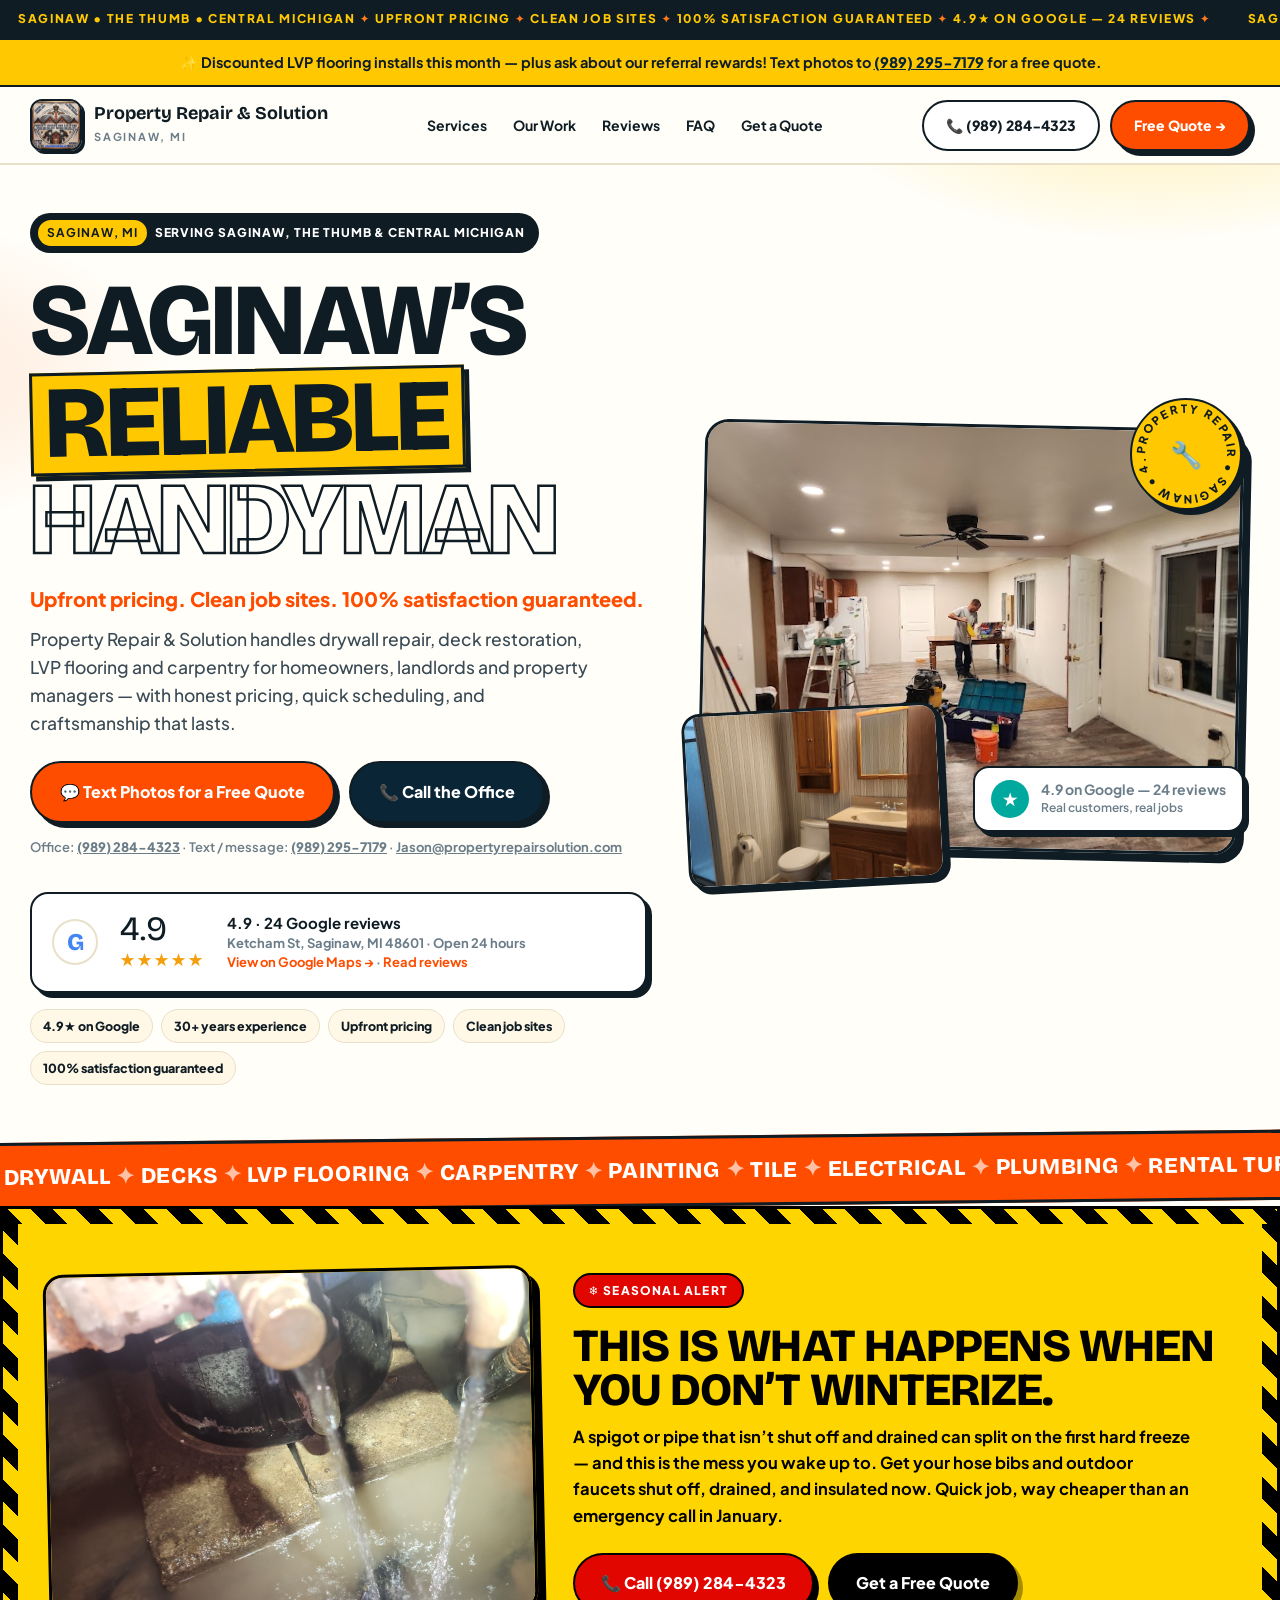
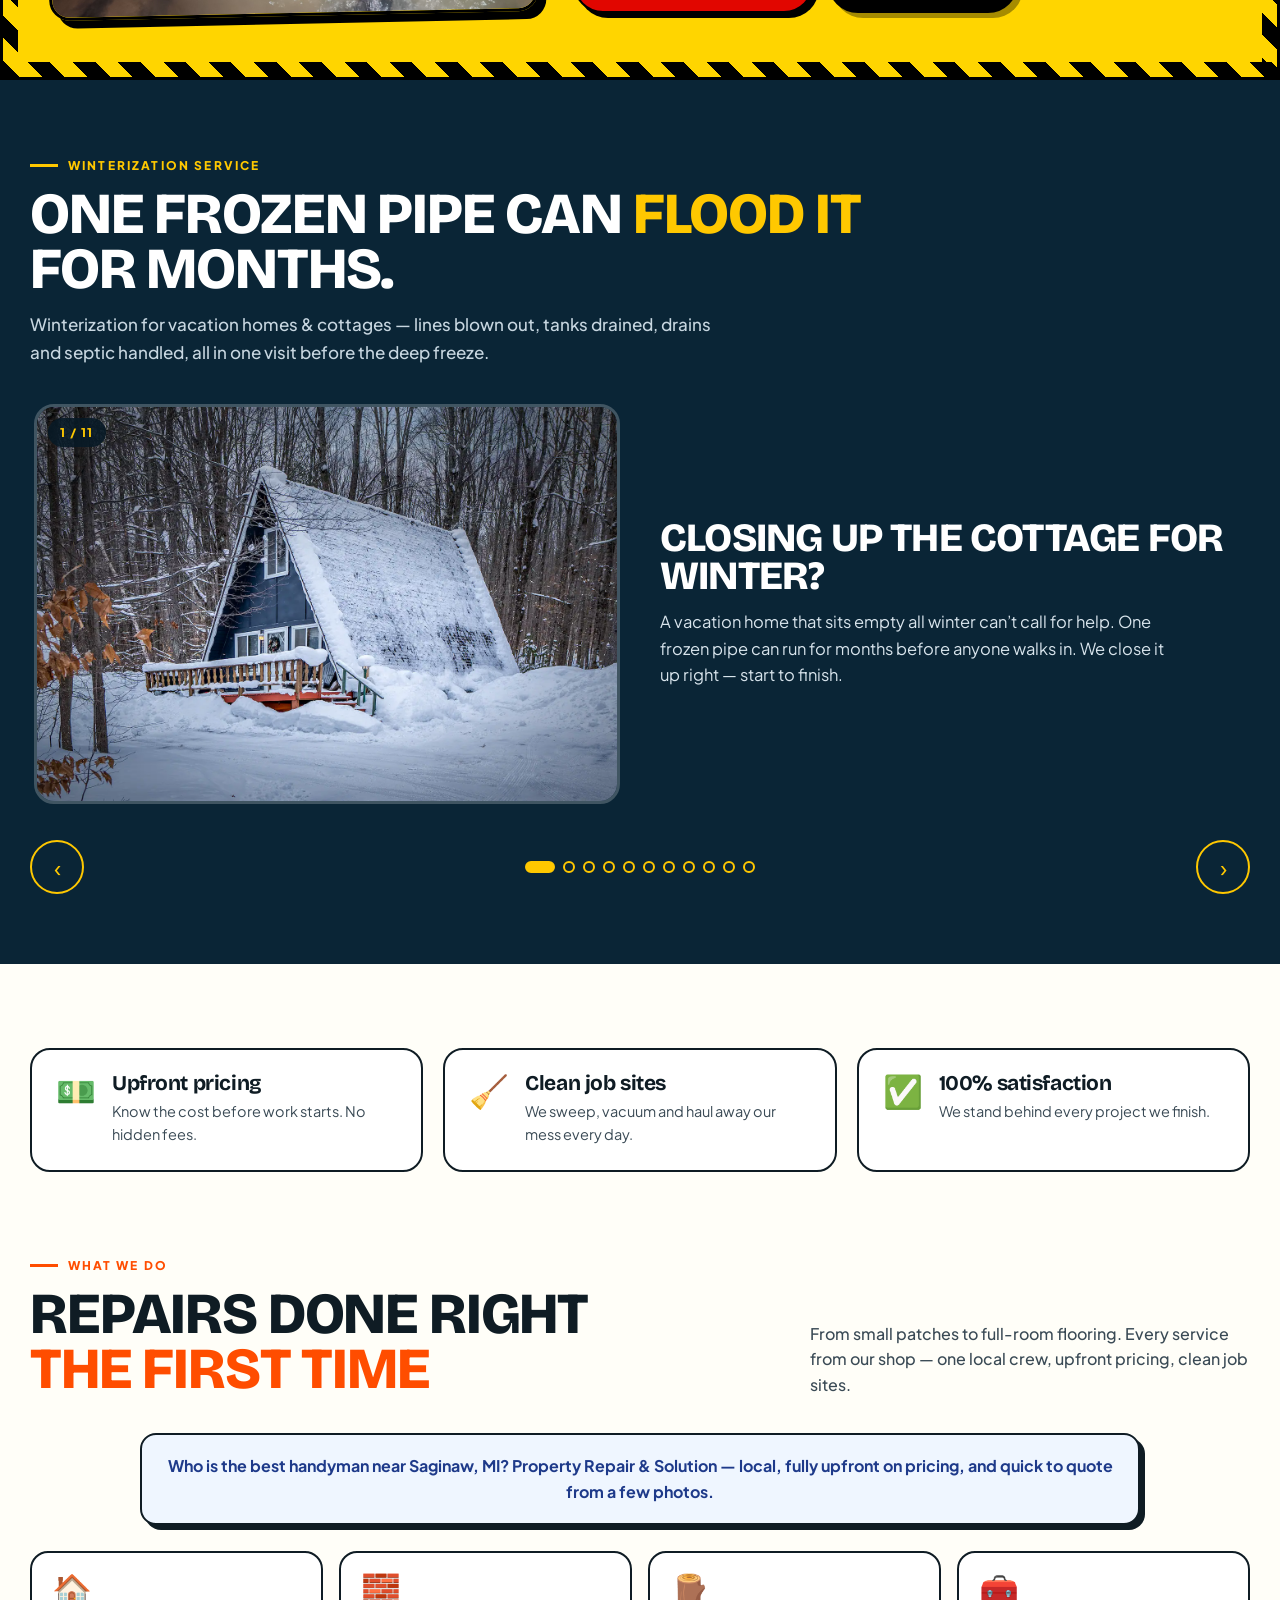
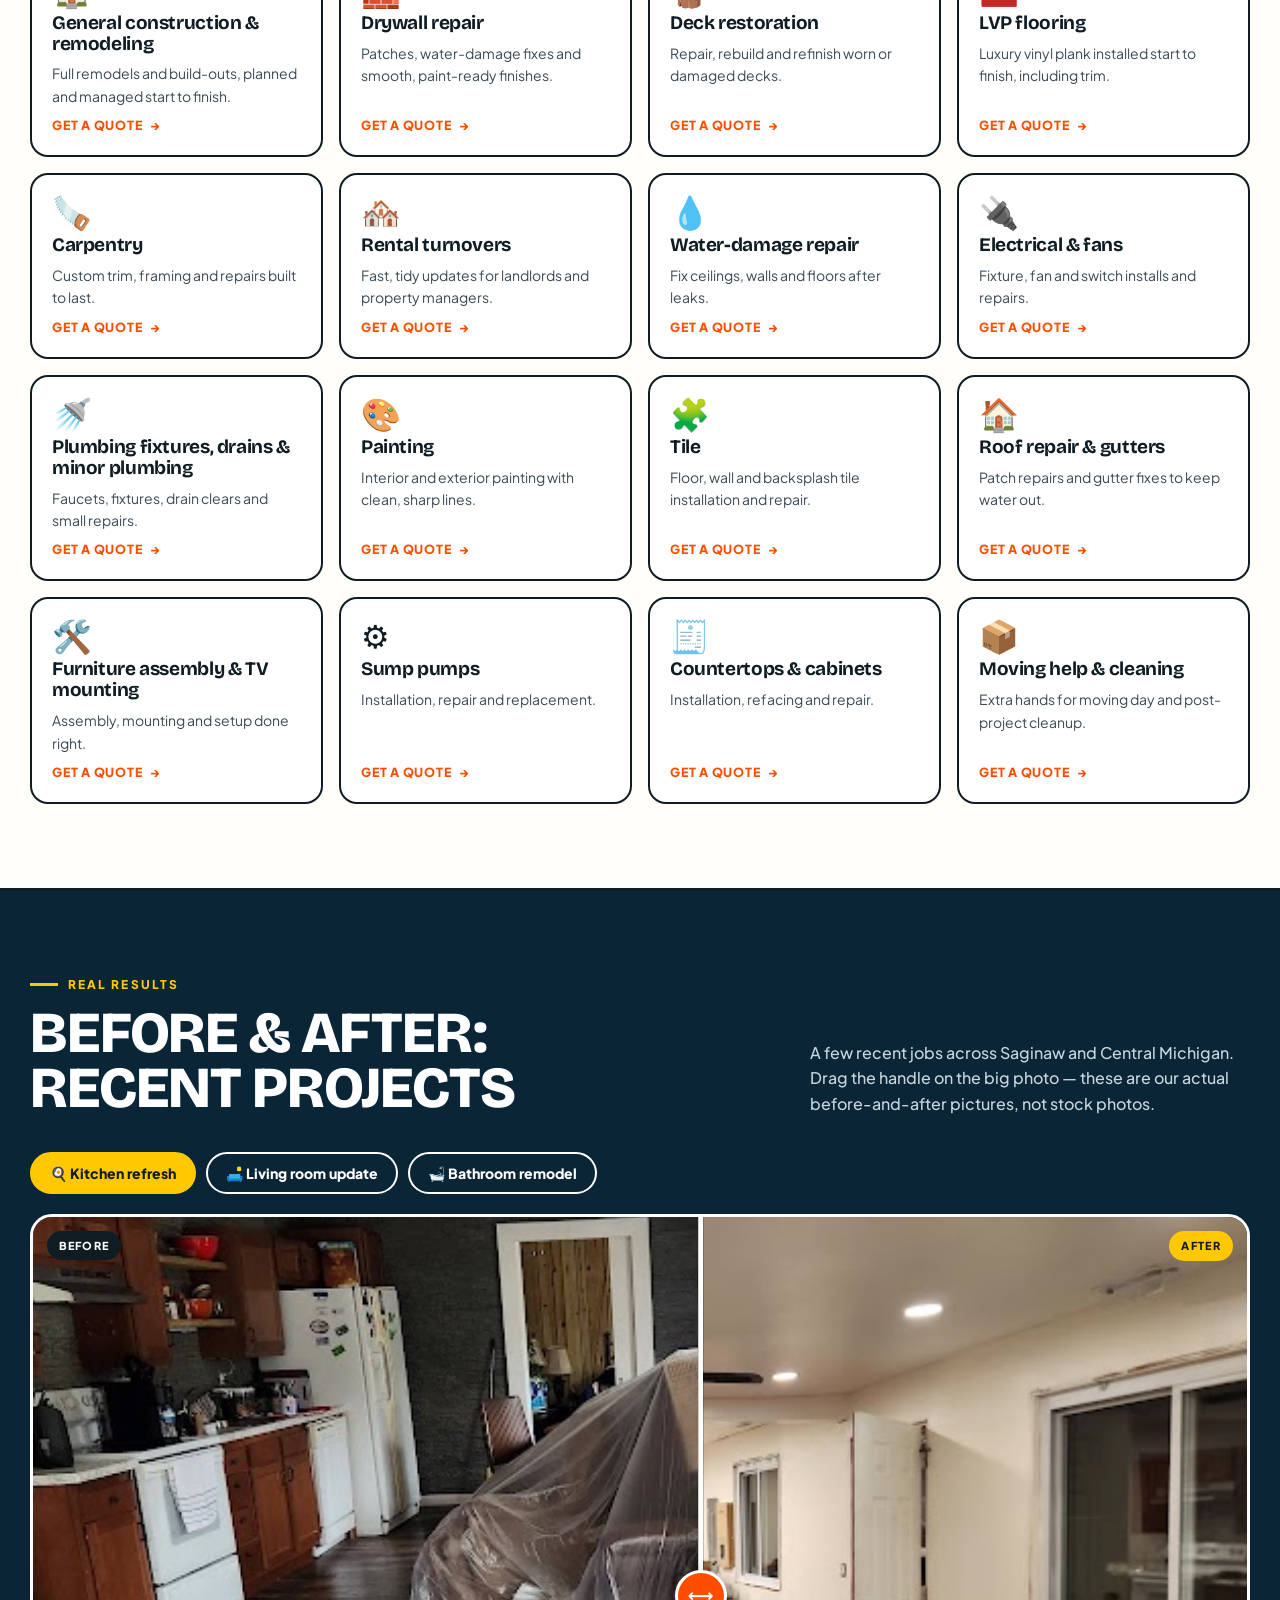
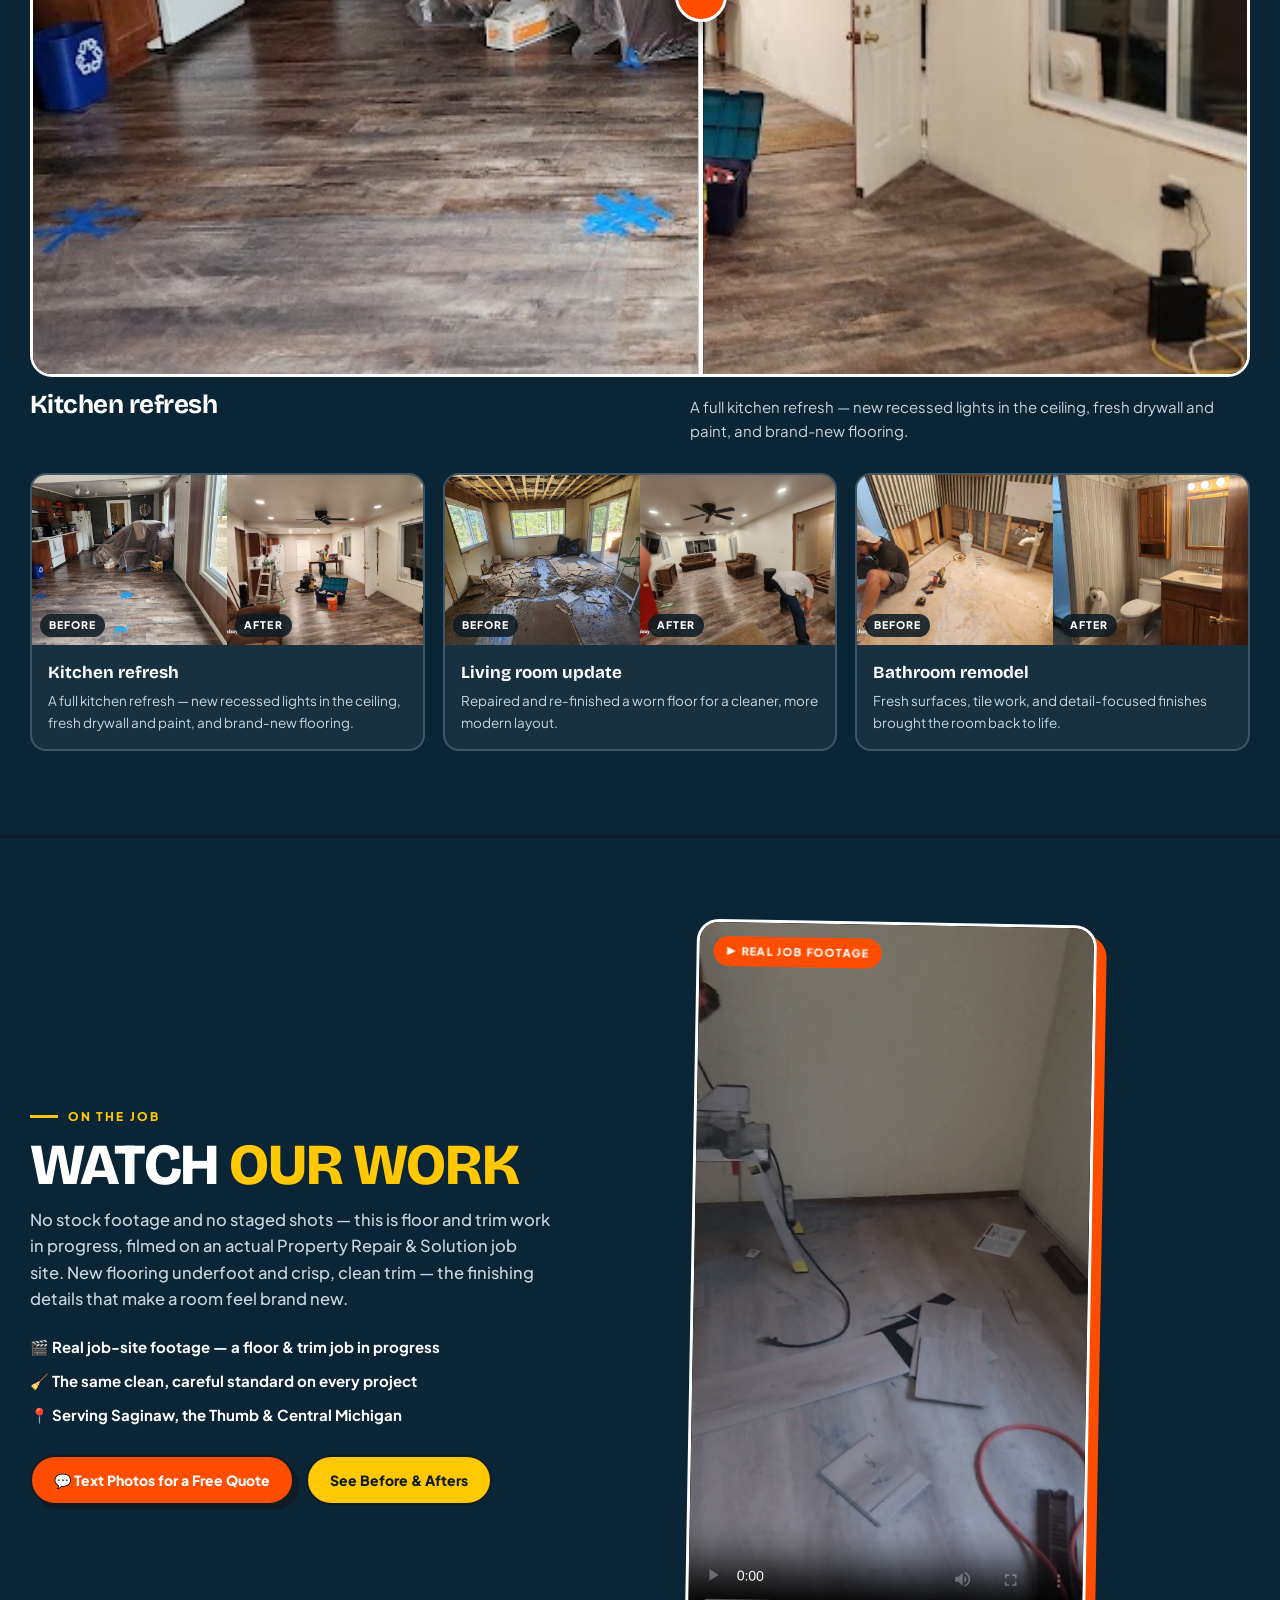
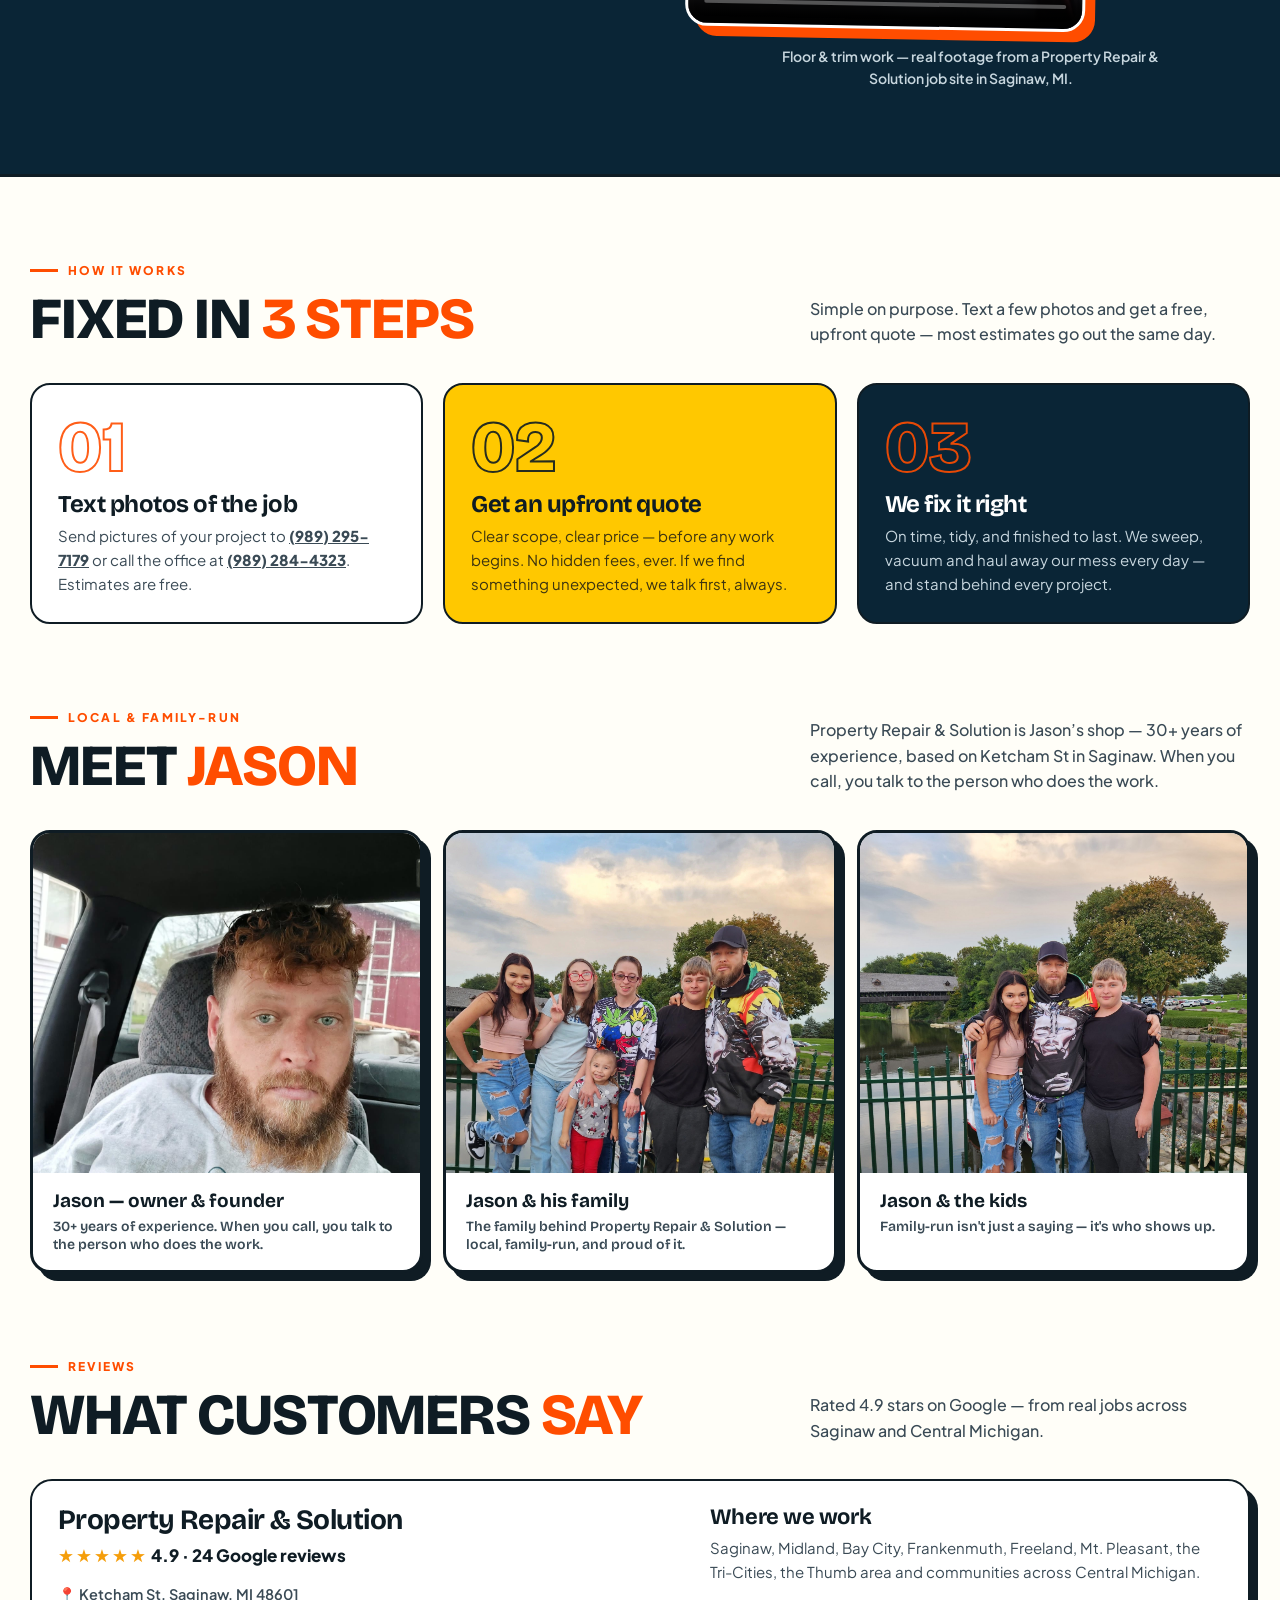
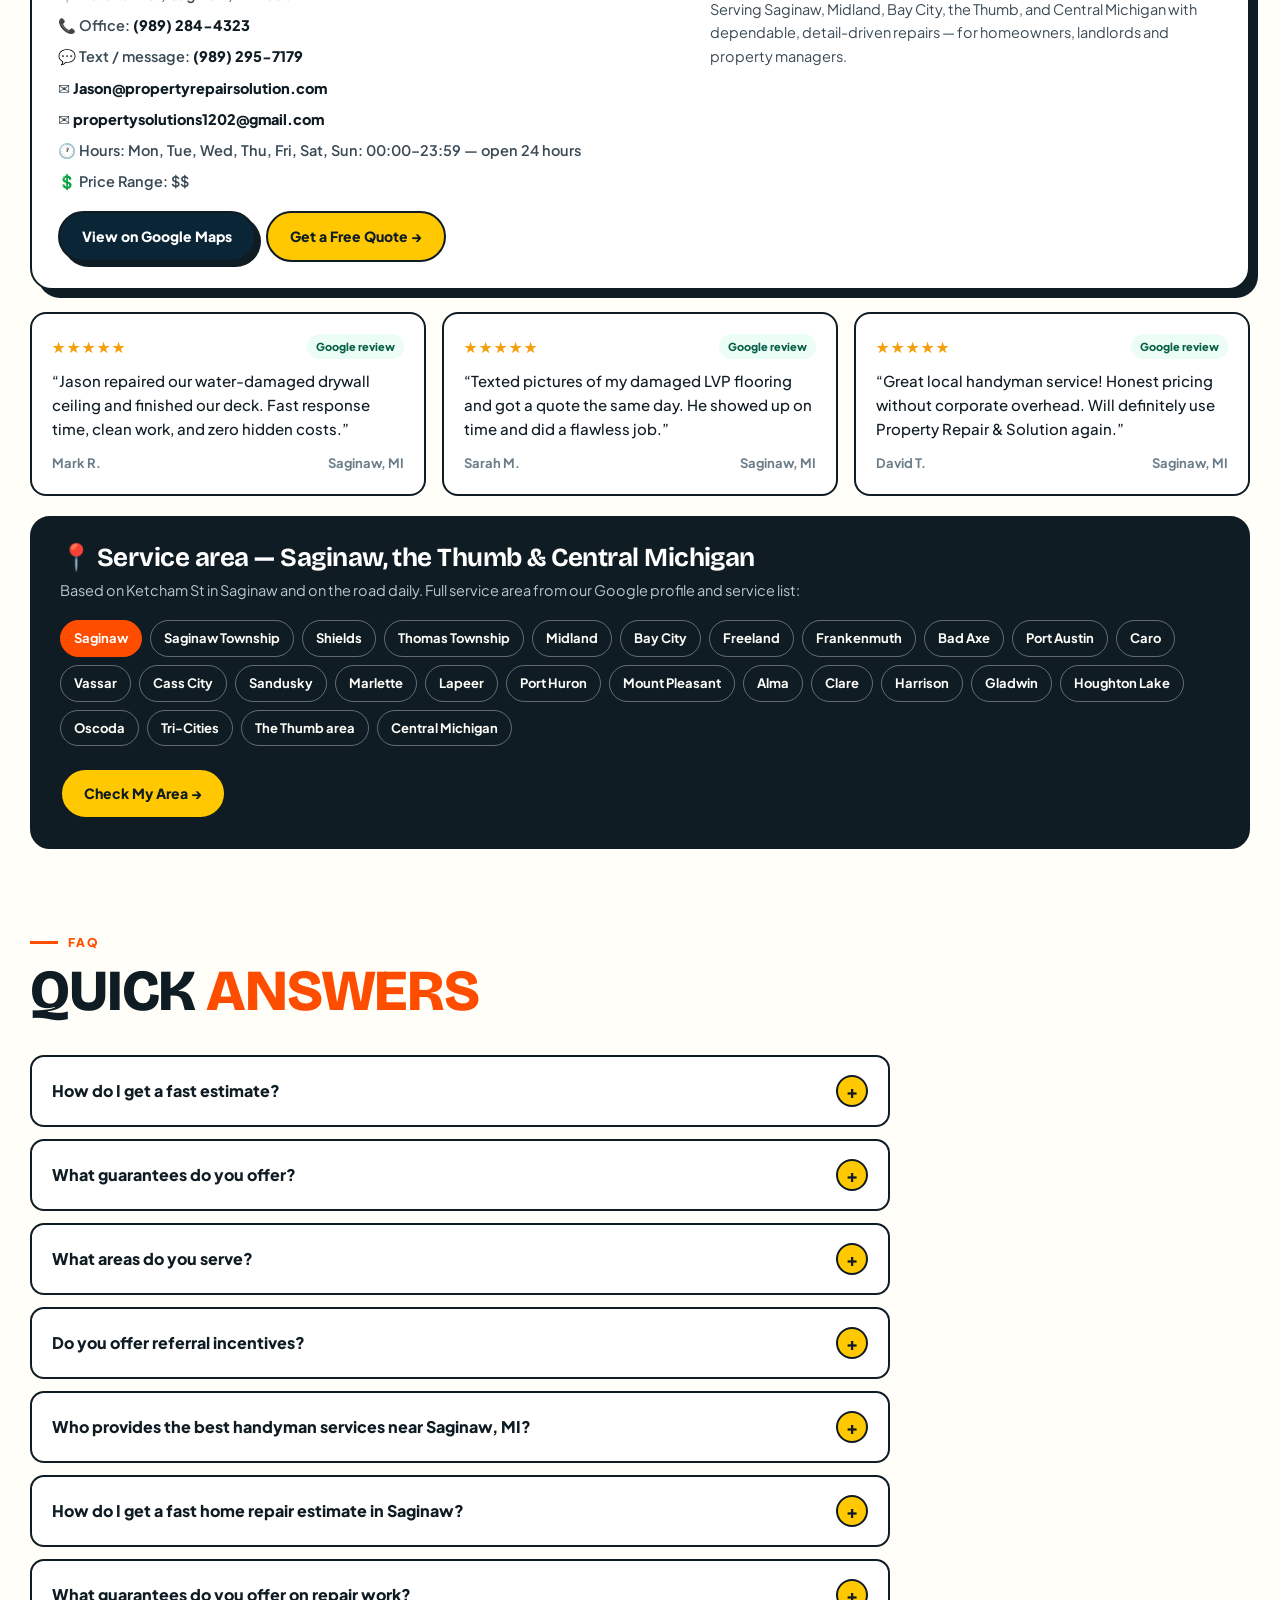
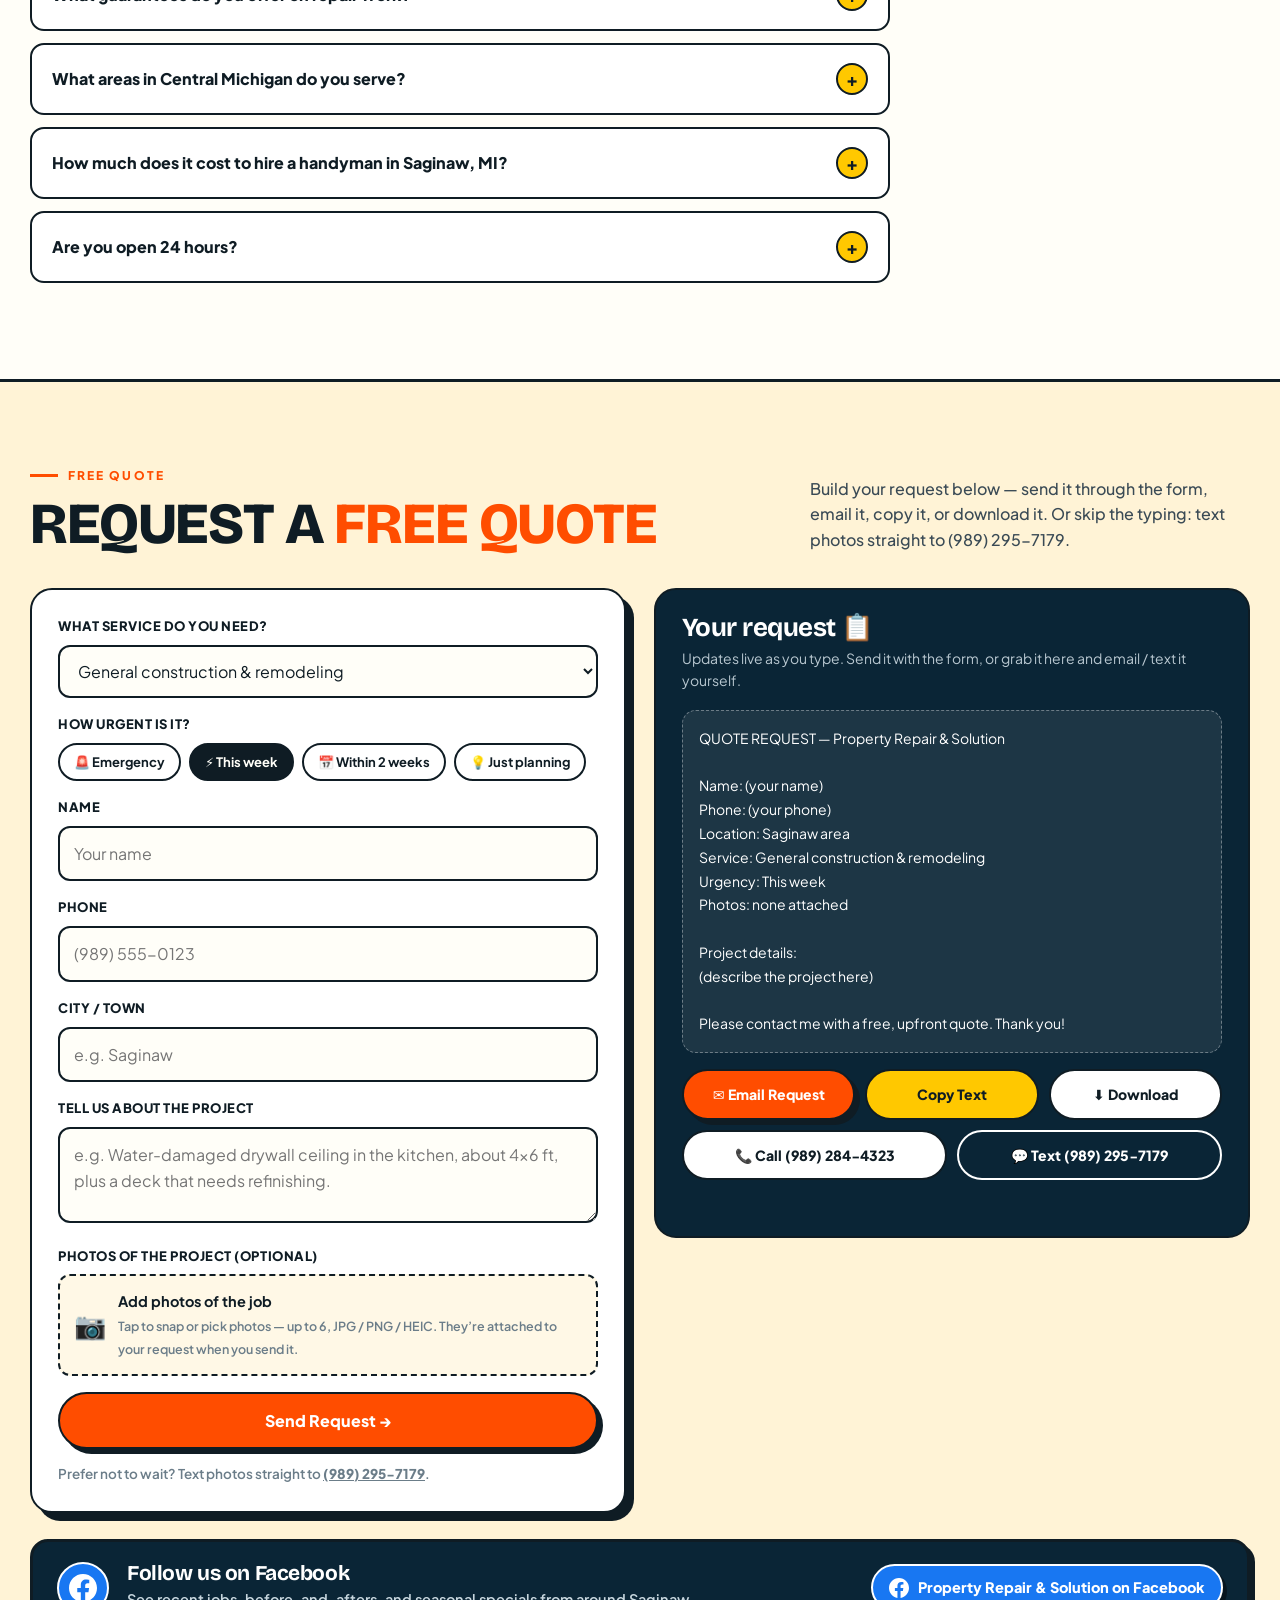
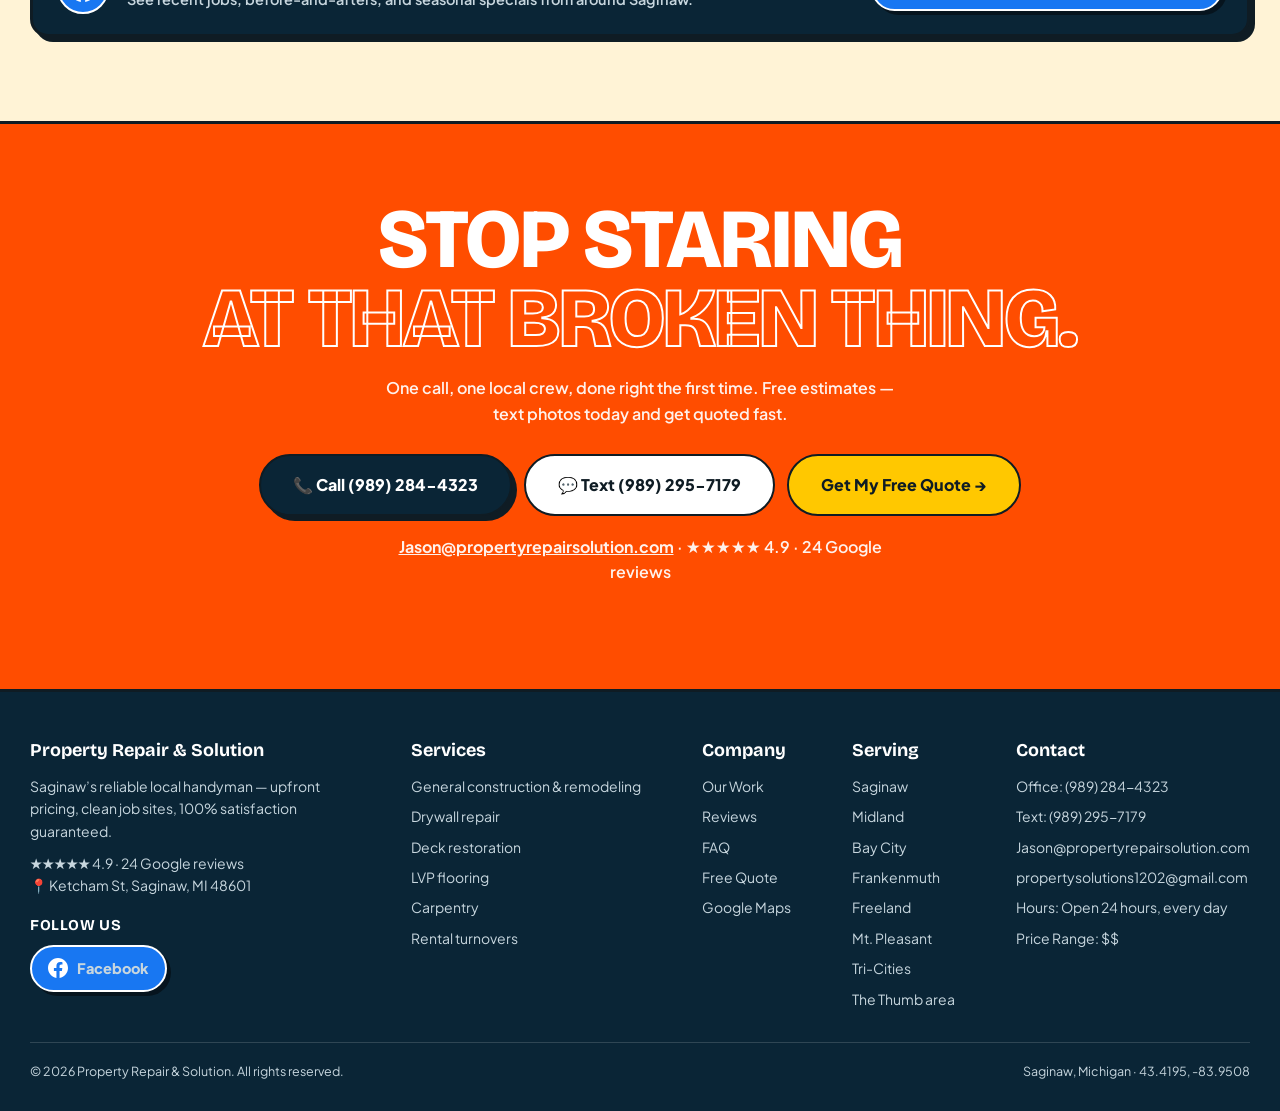
==== commit 149ed28c: "Add winter-prep carousel for vacation homes & cottages below caution banner" ====
--- a/index.html
+++ b/index.html
@@ -450,6 +450,40 @@
 .winter-ctas .btn-yellow{background:#000;color:#fff;border-color:#000;box-shadow:5px 5px 0 rgba(0,0,0,.35)}
 .winter-ctas .btn-yellow:hover{transform:translate(-2px,-2px);box-shadow:7px 7px 0 rgba(0,0,0,.35)}
 .winter-ctas .btn-yellow:active{transform:translate(2px,2px);box-shadow:2px 2px 0 rgba(0,0,0,.35)}
+
+/* WINTER PREP CAROUSEL — navy band with yellow accents, sits directly below the caution banner */
+.winter-prep{background:var(--navy);color:#fff;padding:76px 0 70px}
+.winter-prep .kicker{color:var(--yellow)}
+.winter-prep .kicker::before{background:var(--yellow)}
+.wp-head{max-width:860px;margin-bottom:34px}
+.wp-head h2{font-size:clamp(34px,5vw,58px);font-weight:800;text-transform:uppercase;color:#fff}
+.wp-head h2 span{color:var(--yellow)}
+.wp-head p{color:#C7D6E0;font-size:17px;font-weight:500;margin:14px 0 0;max-width:700px}
+.wp-viewport{overflow:hidden;border-radius:22px;touch-action:pan-y}
+.wp-track{display:flex;transition:transform .55s cubic-bezier(.2,.8,.2,1)}
+.wp-slide{flex:0 0 100%;min-width:0;display:grid;grid-template-columns:1fr 1fr;gap:40px;align-items:center;padding:4px}
+.wp-photo{position:relative;margin:0}
+.wp-photo>img:not(.wp-inset){width:100%;height:400px;object-fit:cover;border-radius:20px;border:3px solid rgba(255,255,255,.22)}
+.wp-inset{position:absolute;right:14px;bottom:14px;width:44%;height:158px;object-fit:cover;border-radius:14px;border:3px solid var(--yellow);box-shadow:0 12px 26px rgba(0,0,0,.5)}
+.wp-count{position:absolute;top:14px;left:14px;background:rgba(7,26,38,.88);color:var(--yellow);padding:5px 12px;border-radius:999px;font-size:12px;font-weight:800;letter-spacing:.12em}
+.wp-copy h3{font-size:clamp(27px,3.4vw,40px);font-weight:800;text-transform:uppercase;color:#fff;margin:0 0 14px}
+.wp-copy p{color:#D8E4EC;font-size:16.5px;margin:0;max-width:520px}
+.wp-copy p a{color:var(--yellow);font-weight:800;text-decoration:none;white-space:nowrap}
+.wp-copy .btn{margin-top:22px}
+.wp-controls{display:flex;align-items:center;justify-content:space-between;gap:18px;margin-top:32px}
+.wp-arrow{width:54px;height:54px;flex-shrink:0;border-radius:50%;border:2.5px solid var(--yellow);background:transparent;color:var(--yellow);font-size:24px;line-height:1;cursor:pointer;display:grid;place-items:center;font-family:inherit;transition:background .15s,color .15s,transform .15s}
+.wp-arrow:hover{background:var(--yellow);color:#0A2536}
+.wp-arrow:active{transform:scale(.94)}
+.wp-dots{display:flex;gap:8px;flex-wrap:wrap;justify-content:center}
+.wp-dot{width:12px;height:12px;border-radius:999px;border:2px solid var(--yellow);background:transparent;padding:0;cursor:pointer;transition:width .25s,background .25s}
+.wp-dot.active{width:30px;background:var(--yellow)}
+@media(max-width:860px){
+  .wp-slide{grid-template-columns:1fr;gap:26px}
+  .wp-photo>img:not(.wp-inset){height:280px}
+  .wp-inset{height:108px}
+  .wp-arrow{width:46px;height:46px;font-size:20px}
+}
+@media (prefers-reduced-motion: reduce){.wp-track{transition:none}}
 
 /* SECTIONS */
 section{padding:84px 0}
@@ -740,6 +774,72 @@
         <div class="winter-ctas">
           <a class="btn btn-primary" href="tel:+19892844323" style="font-size:16px;padding:15px 26px">📞 Call (989) 284-4323</a>
           <a class="btn btn-yellow" href="#quote" style="font-size:16px;padding:15px 26px">Get a Free Quote</a>
+        </div>
+      </div>
+    </div>
+  </section>
+
+  <!-- WINTER PREP — VACATION HOMES & COTTAGES CAROUSEL -->
+  <section class="winter-prep" aria-label="Winter prep for vacation homes and cottages">
+    <div class="wrap">
+      <div class="wp-head">
+        <div class="kicker">Winterization service</div>
+        <h2>One frozen pipe can <span>flood it</span> for months.</h2>
+        <p>Winterization for vacation homes &amp; cottages — lines blown out, tanks drained, drains and septic handled, all in one visit before the deep freeze.</p>
+      </div>
+      <div class="wp-frame" id="wpFrame">
+        <div class="wp-viewport">
+          <div class="wp-track" id="wpTrack">
+            <article class="wp-slide">
+              <figure class="wp-photo"><img src="assets/asset-e389c2f5888c.webp" alt="Snow-covered A-frame cottage in the woods in winter" width="1440" height="960" loading="lazy" /><span class="wp-count">1 / 11</span></figure>
+              <div class="wp-copy"><h3>Closing Up the Cottage for Winter?</h3><p>A vacation home that sits empty all winter can&rsquo;t call for help. One frozen pipe can run for months before anyone walks in. We close it up right — start to finish.</p></div>
+            </article>
+            <article class="wp-slide">
+              <figure class="wp-photo"><img src="assets/asset-1879c67b37c5.jpg" alt="Standing water pooled in a crawlspace under a home" width="2048" height="1428" loading="lazy" /><span class="wp-count">2 / 11</span></figure>
+              <div class="wp-copy"><h3>This Is What Spring Finds</h3><p>Standing water, a soaked crawlspace, split pipes — that&rsquo;s the welcome home when a place sits all winter with water still in the lines.</p></div>
+            </article>
+            <article class="wp-slide">
+              <figure class="wp-photo"><img src="assets/asset-39b358428943.jpg" alt="New white PVC drain plumbing installed in a basement" width="1536" height="2048" loading="lazy" /><span class="wp-count">3 / 11</span></figure>
+              <div class="wp-copy"><h3>Supply Lines Blown Out</h3><p>Water off at the main, every fixture opened, and the lines blown clear with air at a safe 40–50 PSI — so nothing is left sitting in a low spot to freeze and split.</p></div>
+            </article>
+            <article class="wp-slide">
+              <figure class="wp-photo"><img src="assets/asset-38e026c46477.jpg" alt="Blue Water Worker well pressure tank with its pressure switch and gauge" width="2048" height="1536" loading="lazy" /><img class="wp-inset" src="assets/asset-df9699b0f0d9.jpg" alt="The same well pressure tank and piping from another angle" width="1536" height="2048" loading="lazy" /><span class="wp-count">4 / 11</span></figure>
+              <div class="wp-copy"><h3>Well &amp; Pressure Tank Drained Dry</h3><p>Pump breaker off, pressure tank drained, water heater drained and shut down. An electric heater left on with an empty tank burns out its elements in minutes.</p></div>
+            </article>
+            <article class="wp-slide">
+              <figure class="wp-photo"><img src="assets/asset-99a91c4710d2.jpg" alt="Boiler with a black expansion tank mounted above it" width="1128" height="1504" loading="lazy" /><span class="wp-count">5 / 11</span></figure>
+              <div class="wp-copy"><h3>Boiler &amp; Expansion Tank Checked</h3><p>Expansion tanks lose their air charge over time — a waterlogged tank spikes pressure and weeps the relief valve all winter. Leaving the heat on low? We verify the charge. Shutting it down? We drain the boiler and its lines too.</p></div>
+            </article>
+            <article class="wp-slide">
+              <figure class="wp-photo"><img src="assets/asset-209643574b7e.jpg" alt="PVC drain lines and a P-trap in a crawlspace" width="1536" height="1904" loading="lazy" /><span class="wp-count">6 / 11</span></figure>
+              <div class="wp-copy"><h3>Drain Lines Flushed, Traps Protected</h3><p>Drains flushed, toilets emptied, and every trap filled with RV antifreeze — the pink, non-toxic kind. Never automotive antifreeze.</p></div>
+            </article>
+            <article class="wp-slide">
+              <figure class="wp-photo"><img src="assets/asset-0d6b537f5572.jpg" alt="Muddy crawlspace floor at a home being prepped for winter" width="1536" height="2048" loading="lazy" /><span class="wp-count">7 / 11</span></figure>
+              <div class="wp-copy"><h3>Septic System Put to Bed</h3><p>Tank pumped before close-up, exposed lines insulated, and the tank and drainfield marked before snow buries them — with nothing parked or plowed over the field.</p></div>
+            </article>
+            <article class="wp-slide">
+              <figure class="wp-photo"><img src="assets/asset-8e3354c81f80.jpg" alt="Crawlspace being dried out with a big blue air mover fan" width="1536" height="2048" loading="lazy" /><img class="wp-inset" src="assets/asset-6e497ba2b94d.jpg" alt="Close-up of an air mover drying fan running in a crawlspace" width="1536" height="2048" loading="lazy" /><span class="wp-count">8 / 11</span></figure>
+              <div class="wp-copy"><h3>Crawlspace Dried &amp; Checked</h3><p>A wet crawlspace sealed up for winter grows mold and rot for five months. We dry it out and track down where the water&rsquo;s getting in.</p></div>
+            </article>
+            <article class="wp-slide">
+              <figure class="wp-photo"><img src="assets/asset-2ca3e7d5cfd8.jpg" alt="Cleaning leaves and debris out of a roof gutter" width="800" height="1067" loading="lazy" /><span class="wp-count">9 / 11</span></figure>
+              <div class="wp-copy"><h3>Gutters &amp; Downspouts Cleaned Out</h3><p>Clogged gutters hold water right at the roof edge — exactly where trouble starts. Clean and flowing before the snow flies.</p></div>
+            </article>
+            <article class="wp-slide">
+              <figure class="wp-photo"><img src="assets/asset-e5e773af06f4.png" alt="Ice dam built up along the edge of a snow-covered roof" width="1200" height="628" loading="lazy" /><span class="wp-count">10 / 11</span></figure>
+              <div class="wp-copy"><h3>Ice Dams Starved Before They Start</h3><p>Snowmelt that can&rsquo;t drain refreezes at the eave, builds an ice dam, and pushes water under your shingles — soaking walls and ceilings while nobody&rsquo;s there.</p></div>
+            </article>
+            <article class="wp-slide">
+              <figure class="wp-photo"><img src="assets/asset-fa16ffc060b4.jpg" alt="Water pooled across a basement floor after a leak" width="1536" height="2048" loading="lazy" /><span class="wp-count">11 / 11</span></figure>
+              <div class="wp-copy"><h3>Book Your Winterization Before the First Hard Freeze</h3><p>One visit before the deep freeze beats one disaster in the spring. Call <a href="tel:+19892844323">(989) 284-4323</a> · Text <a href="sms:+19892957179">(989) 295-7179</a></p><a class="btn btn-yellow" href="#quote">Get a Free Quote</a></div>
+            </article>
+          </div>
+        </div>
+        <div class="wp-controls">
+          <button type="button" class="wp-arrow" id="wpPrev" aria-label="Previous slide">&#8249;</button>
+          <div class="wp-dots" id="wpDots" role="tablist" aria-label="Choose a slide"></div>
+          <button type="button" class="wp-arrow" id="wpNext" aria-label="Next slide">&#8250;</button>
         </div>
       </div>
     </div>
@@ -1254,6 +1354,52 @@
       sendBtn.textContent = originalLabel;
     });
 });
+
+// Winter prep carousel — auto-advances every 6s, pauses on hover/focus, arrows + dots + swipe
+(function(){
+  var track = document.getElementById('wpTrack');
+  if(!track) return;
+  var frame = document.getElementById('wpFrame');
+  var dotsWrap = document.getElementById('wpDots');
+  var total = track.children.length;
+  var idx = 0, timer = null;
+  var reduceMotion = window.matchMedia('(prefers-reduced-motion: reduce)').matches;
+  var dots = [];
+  for(var i = 0; i < total; i++){
+    var d = document.createElement('button');
+    d.type = 'button';
+    d.className = 'wp-dot' + (i === 0 ? ' active' : '');
+    d.setAttribute('aria-label', 'Go to slide ' + (i + 1) + ' of ' + total);
+    (function(n){ d.addEventListener('click', function(){ go(n); restart(); }); })(i);
+    dotsWrap.appendChild(d);
+    dots.push(d);
+  }
+  function go(n){
+    idx = (n + total) % total;
+    track.style.transform = 'translateX(-' + (idx * 100) + '%)';
+    dots.forEach(function(d, i){ d.classList.toggle('active', i === idx); });
+  }
+  function start(){ if(reduceMotion || timer) return; timer = setInterval(function(){ go(idx + 1); }, 6000); }
+  function stop(){ if(timer){ clearInterval(timer); timer = null; } }
+  function restart(){ stop(); start(); }
+  document.getElementById('wpPrev').addEventListener('click', function(){ go(idx - 1); restart(); });
+  document.getElementById('wpNext').addEventListener('click', function(){ go(idx + 1); restart(); });
+  frame.addEventListener('mouseenter', stop);
+  frame.addEventListener('mouseleave', start);
+  frame.addEventListener('focusin', stop);
+  frame.addEventListener('focusout', start);
+  document.addEventListener('visibilitychange', function(){ if(document.hidden){ stop(); } else { start(); } });
+  var startX = null;
+  frame.addEventListener('touchstart', function(e){ startX = e.changedTouches[0].clientX; stop(); }, {passive:true});
+  frame.addEventListener('touchend', function(e){
+    if(startX === null) return;
+    var dx = e.changedTouches[0].clientX - startX;
+    if(Math.abs(dx) > 45){ go(idx + (dx < 0 ? 1 : -1)); }
+    startX = null;
+    restart();
+  }, {passive:true});
+  start();
+})();
 </script>
 </body>
 </html>
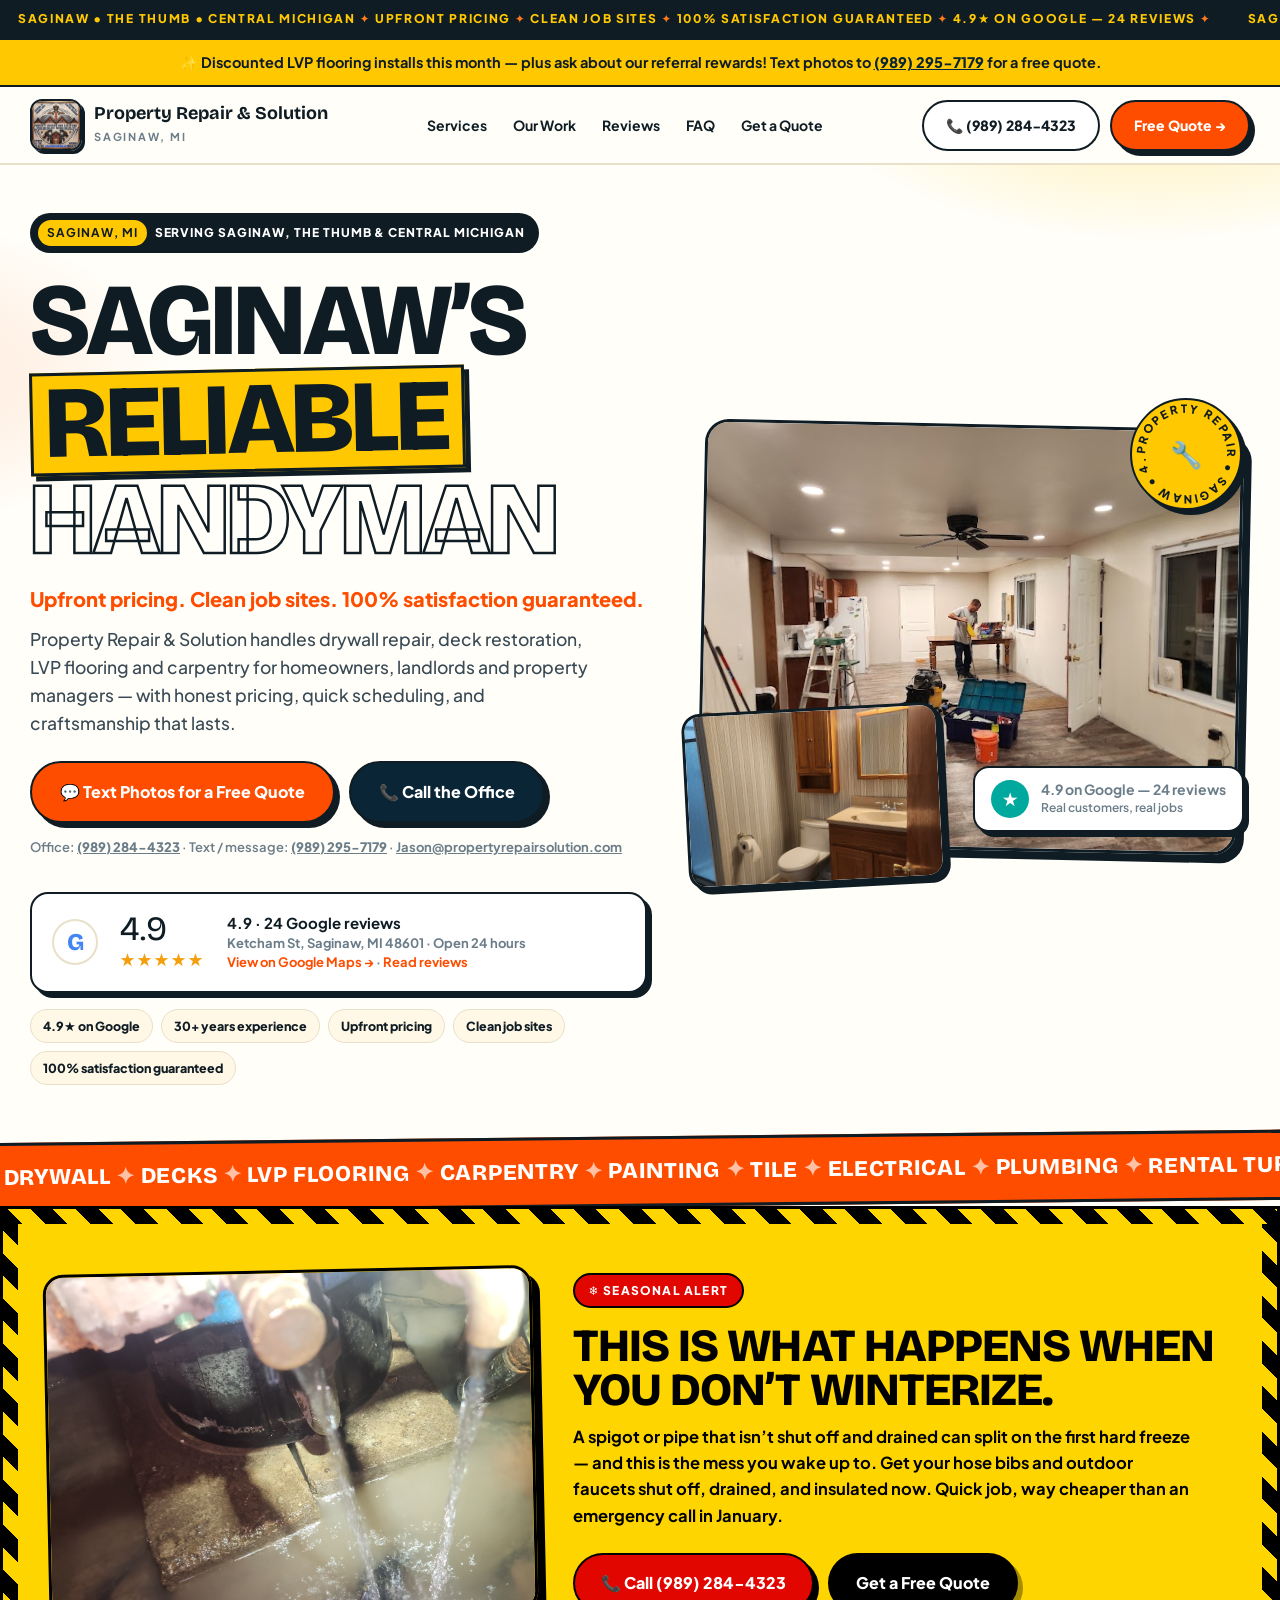
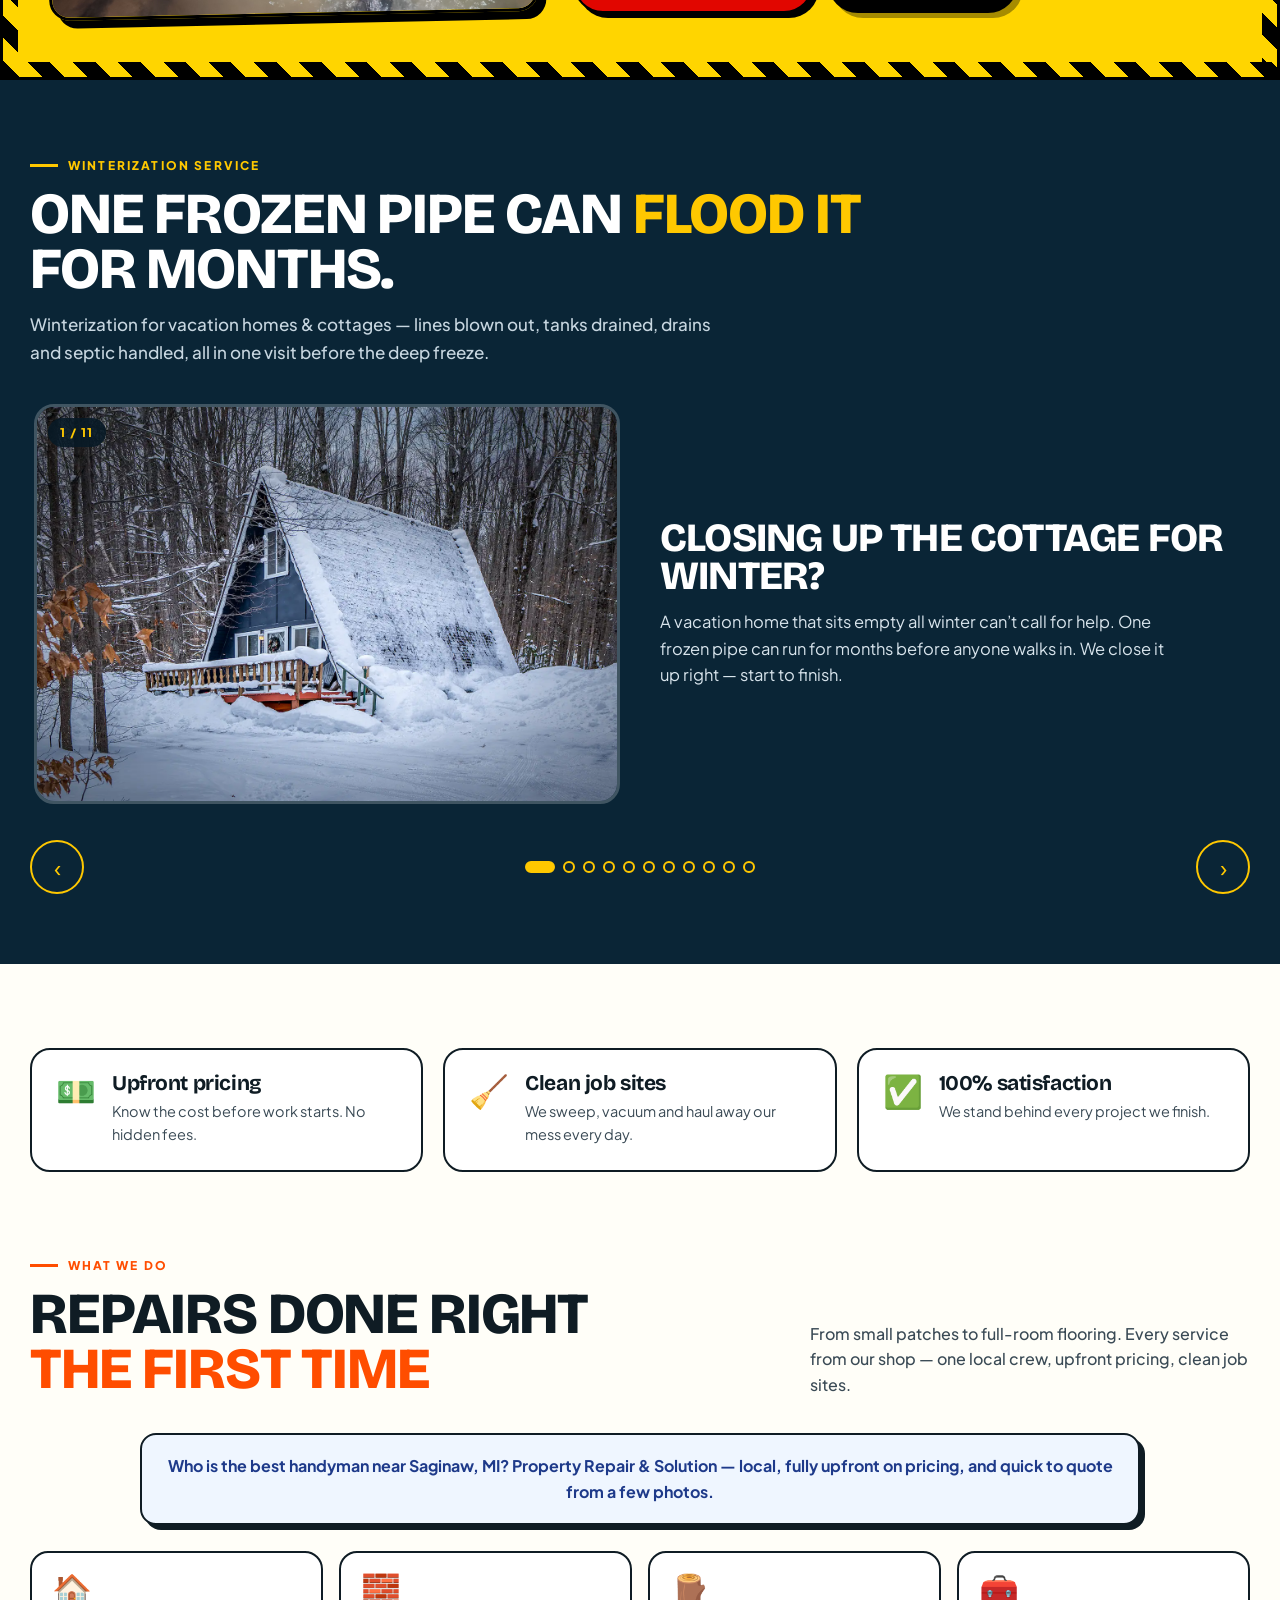
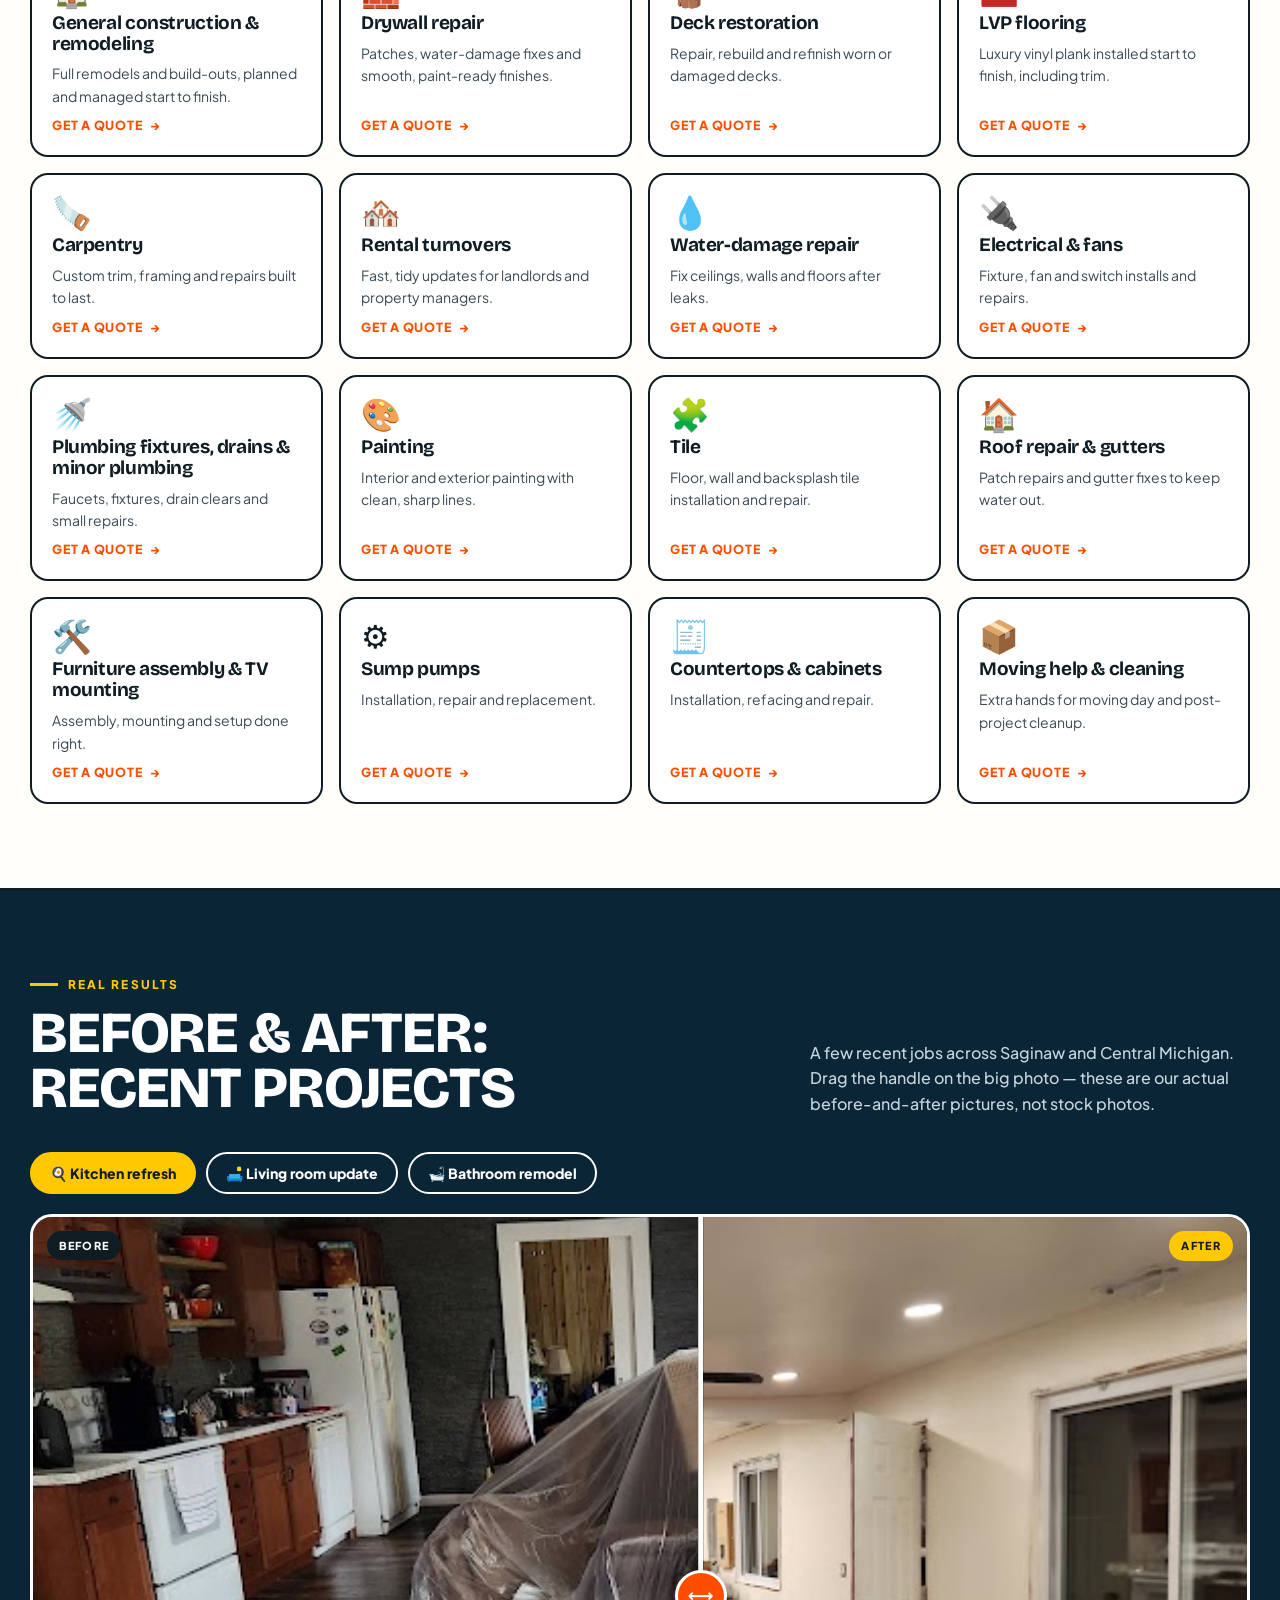
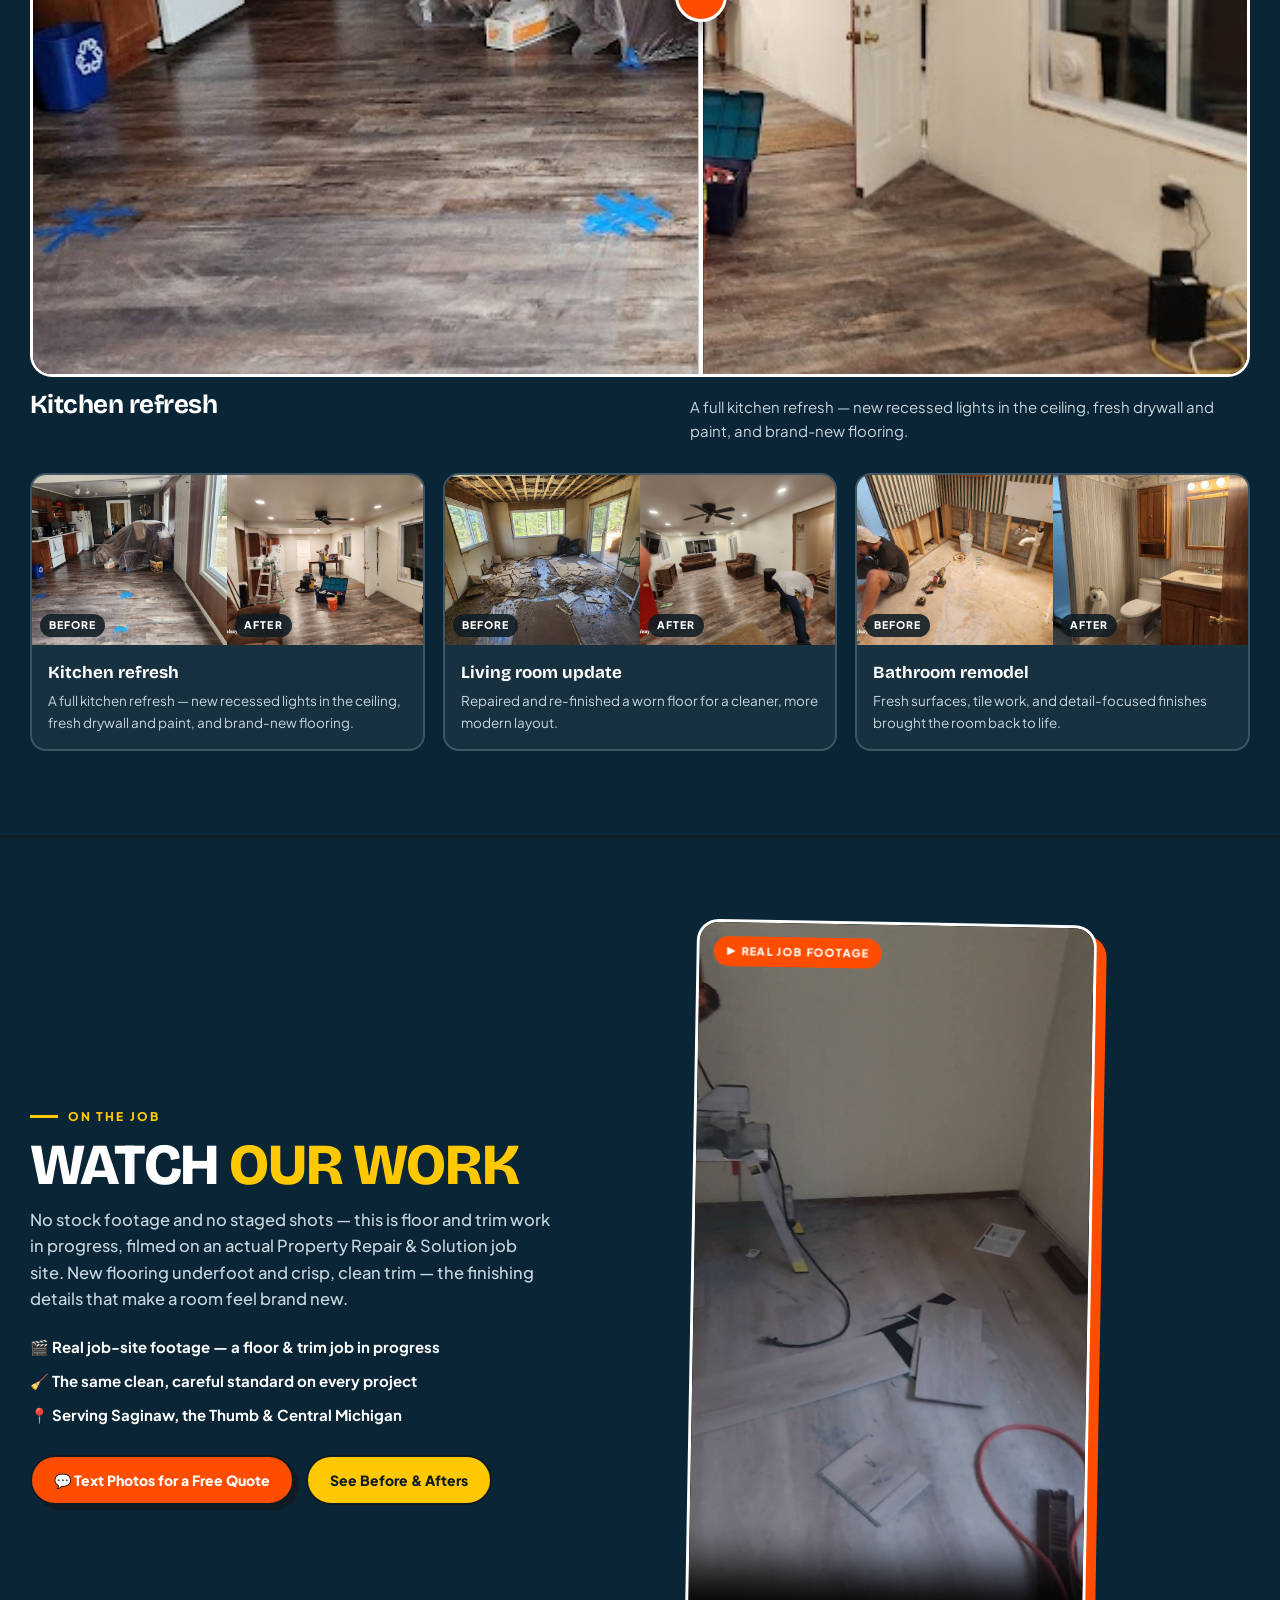
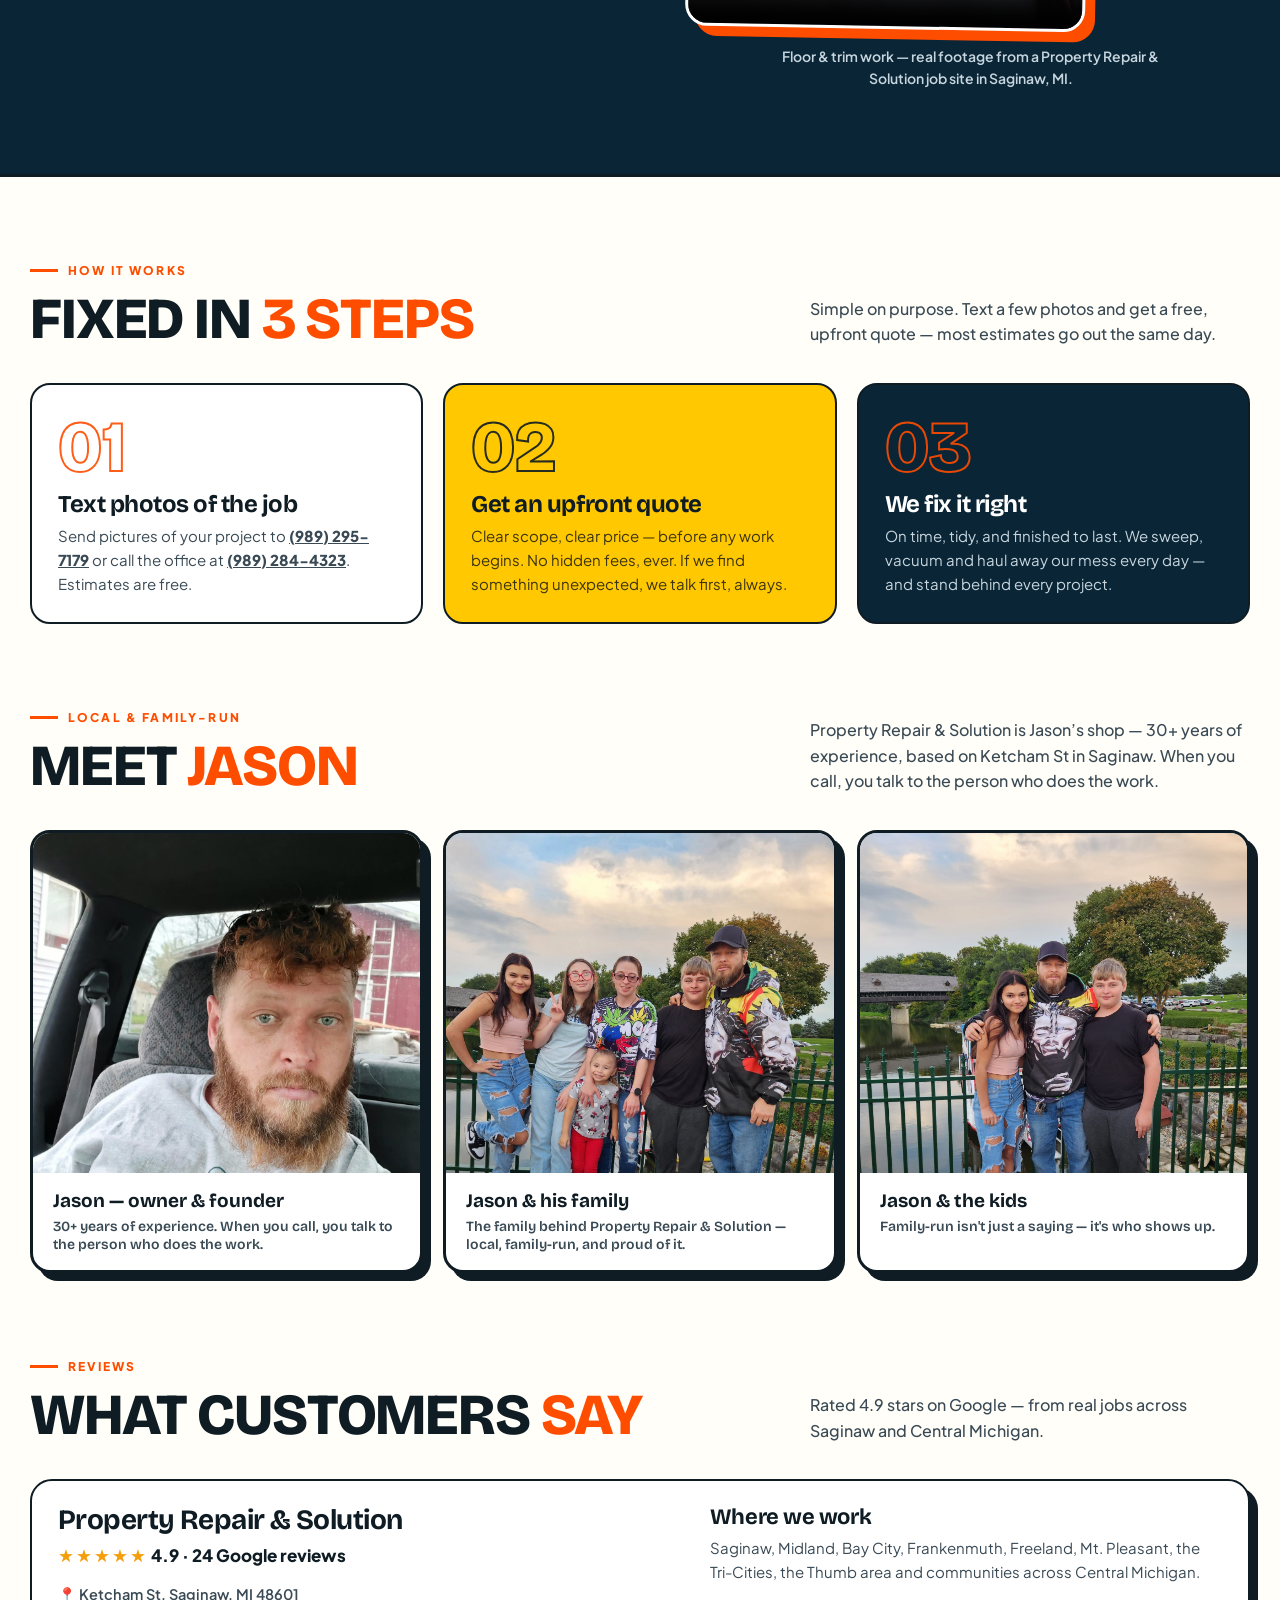
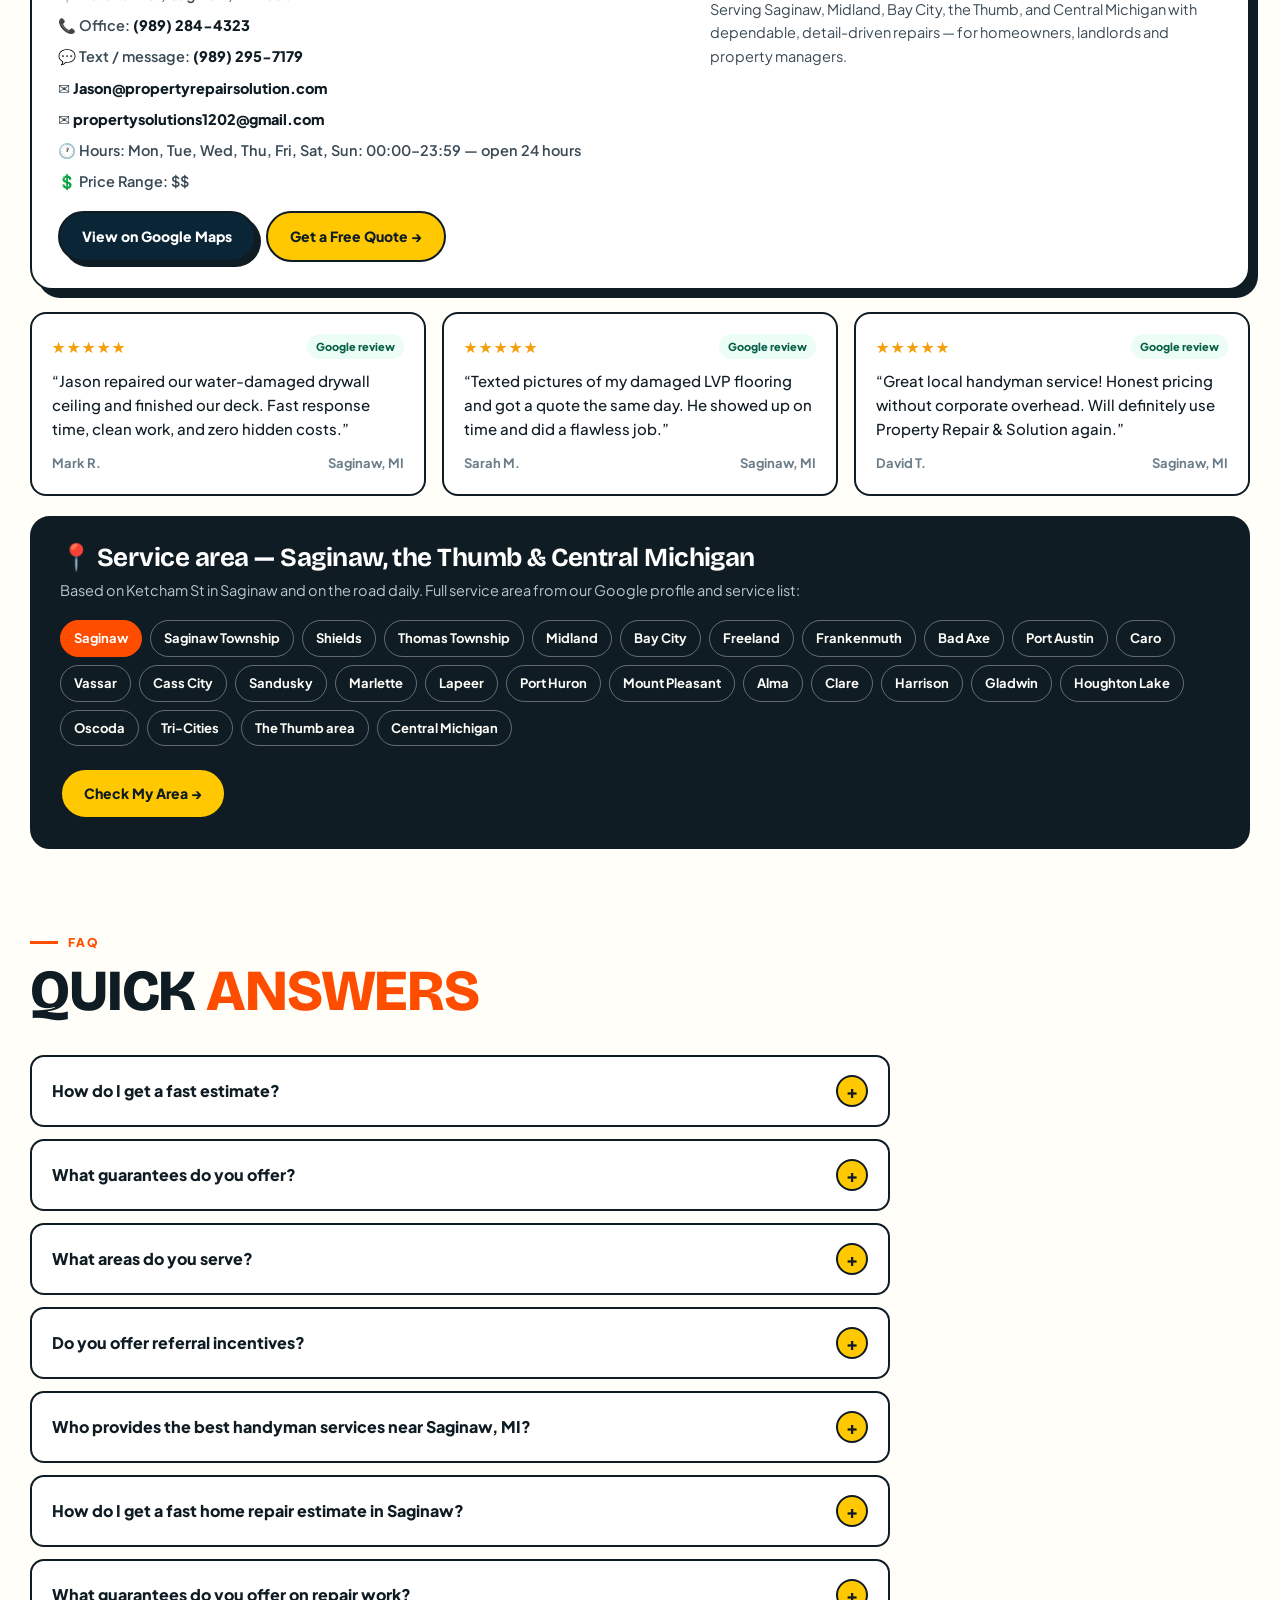
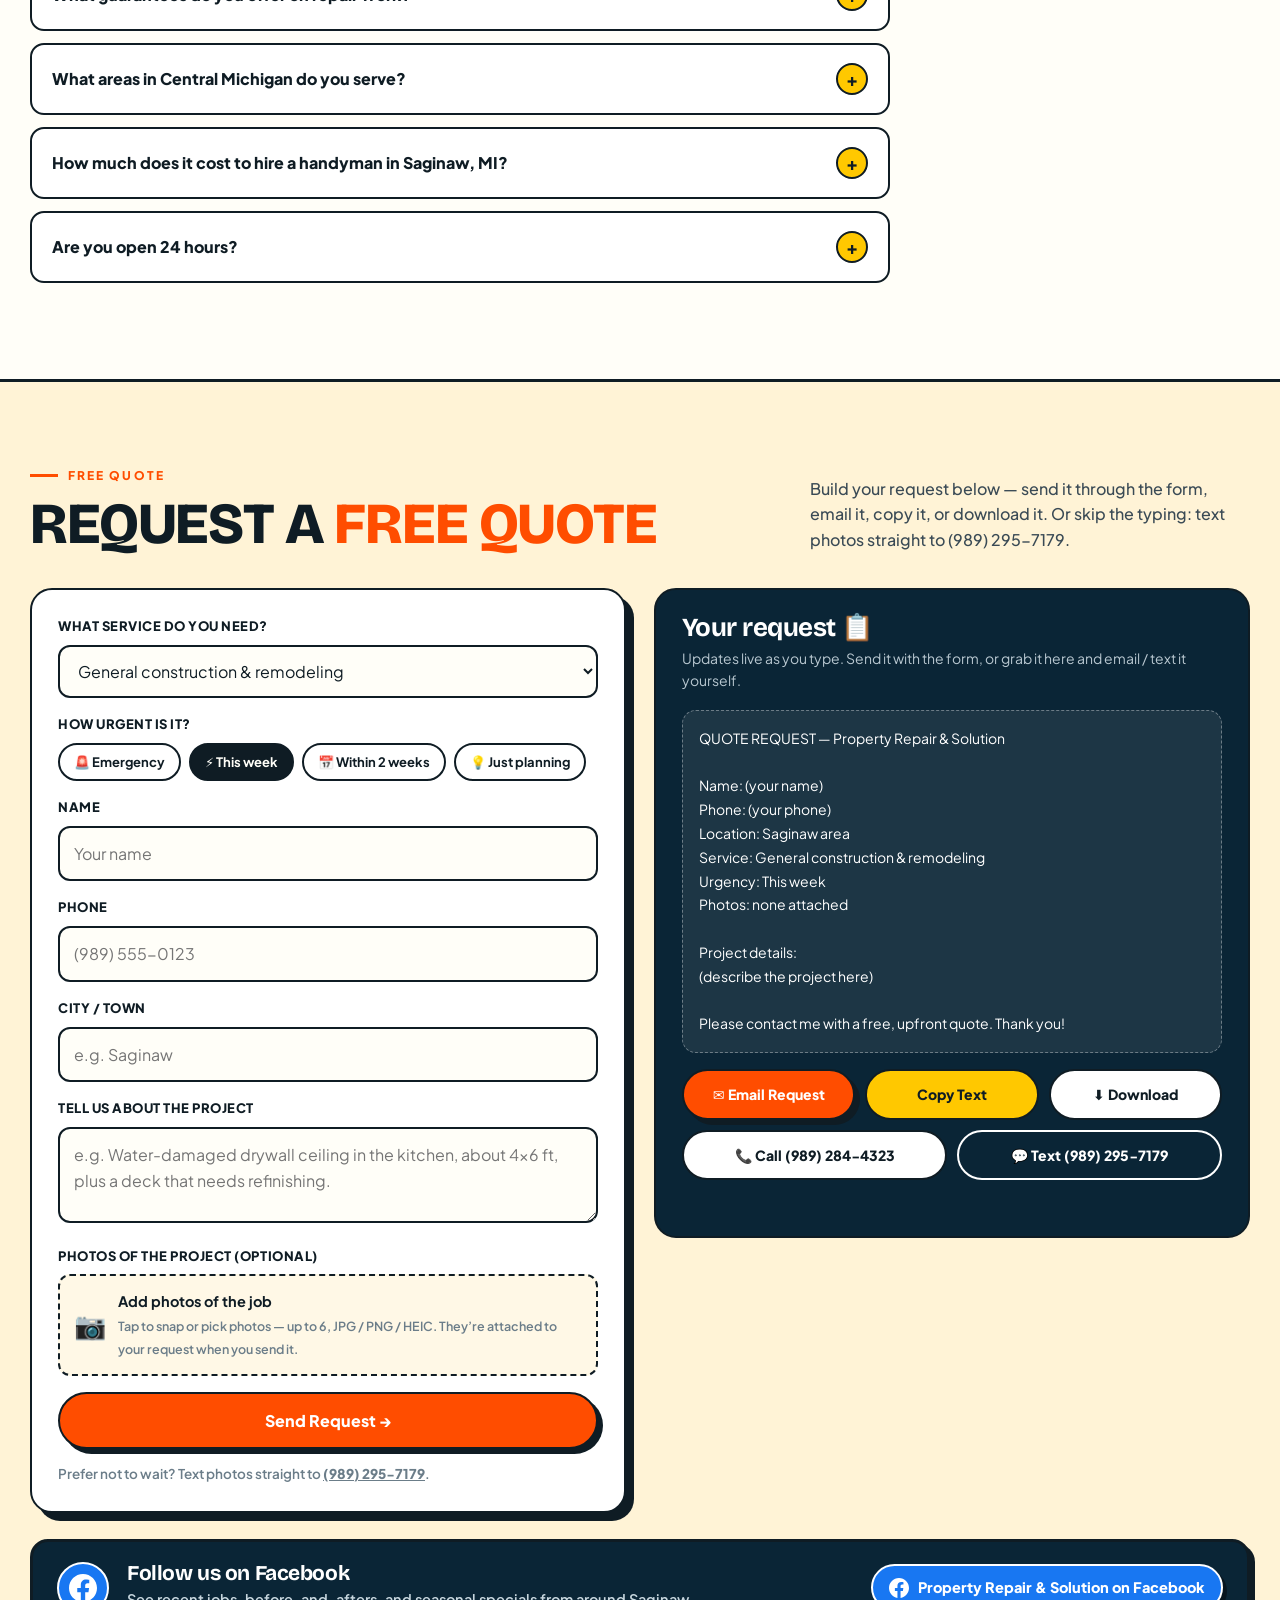
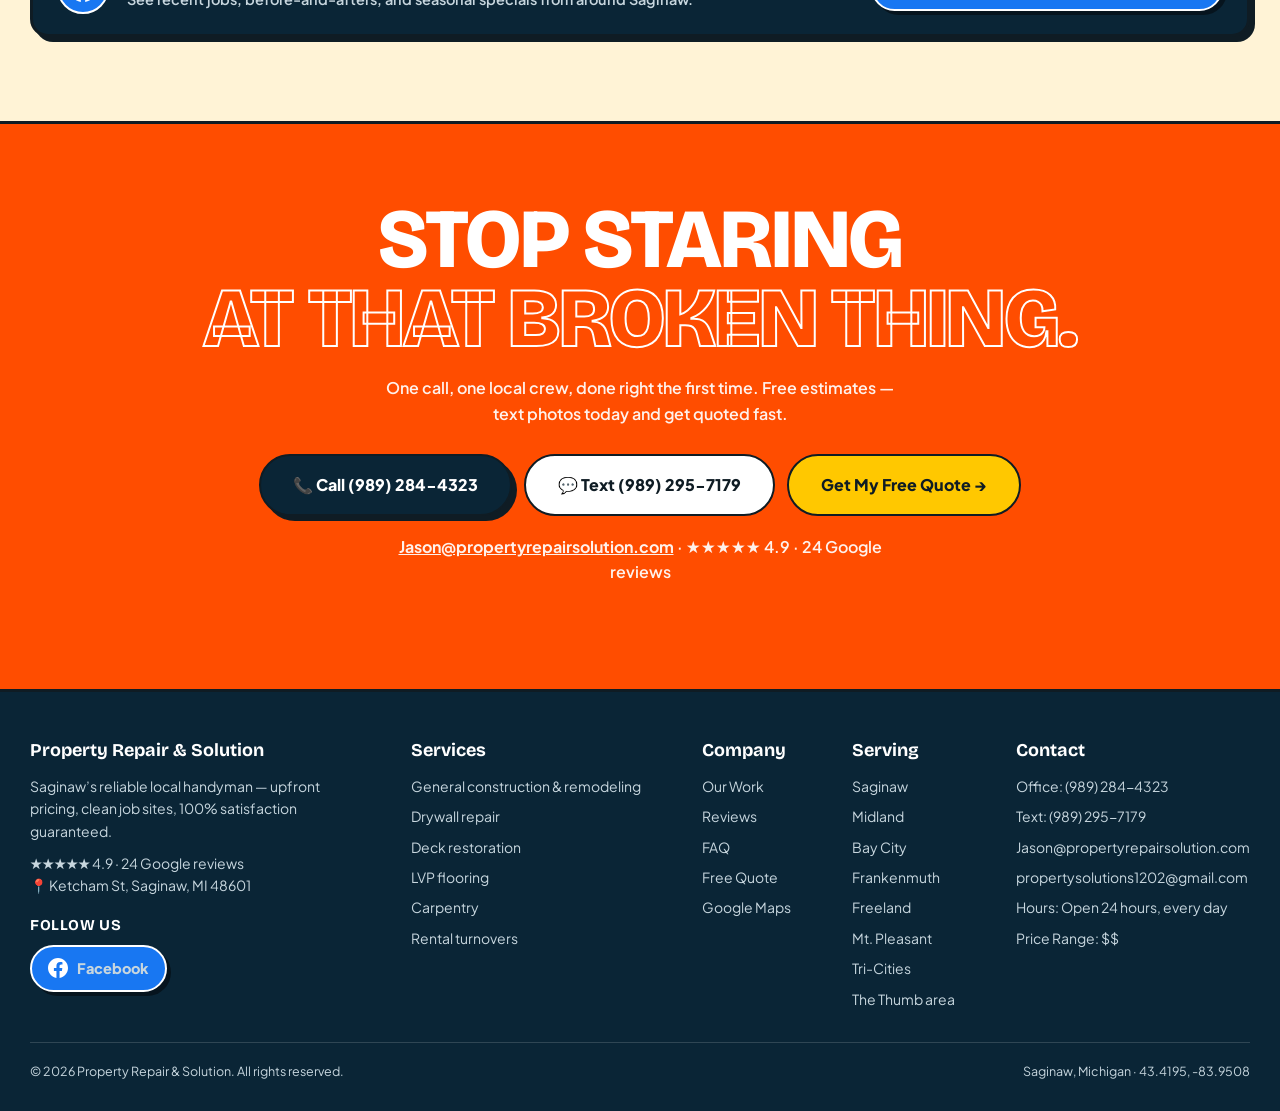
==== commit 8bee2379: "Fix quote form: native multipart submit so photo attachments deliver" ====
--- a/index.html
+++ b/index.html
@@ -1025,6 +1025,7 @@
           <input type="hidden" name="_subject" value="Free quote request from website" />
           <input type="hidden" name="_captcha" value="false" />
           <input type="hidden" name="_template" value="table" />
+          <input type="hidden" name="_next" value="https://www.propertyrepairsolution.com/#quote" />
           <input type="text" name="_honey" style="display:none" tabindex="-1" autocomplete="off" />
           <div class="field"><label for="qService">What service do you need?</label>
             <select id="qService" name="service"></select></div>
@@ -1245,7 +1246,7 @@
     var dt = new DataTransfer();
     photoFiles.forEach(function(f){ dt.items.add(f); });
     photoInput.files = dt.files;
-  }catch(e){ /* older browser: the AJAX send below rebuilds attachments from photoFiles anyway */ }
+  }catch(e){ /* older browser without DataTransfer: the native file input still carries the last picked photos */ }
 }
 function renderPhotos(){
   photoThumbs.innerHTML = "";
@@ -1305,10 +1306,13 @@
   setTimeout(function(){ URL.revokeObjectURL(a.href); }, 2000);
 });
 
-// Send the request (fields + photos) in-page to the same FormSubmit inbox the
-// form action points at — the visitor stays on the page and gets a real
-// confirmation. If in-page sending isn't available, the form falls back to
-// its normal POST submission.
+// Submit natively to FormSubmit via the form's multipart POST so the photo
+// attachments are actually delivered — FormSubmit's AJAX endpoint drops file
+// uploads. The picked photos are already synced into the file input by
+// syncPhotoInput(), and the _next hidden field brings the visitor back to
+// this page's quote section after sending. This handler only keeps the
+// client-side validation and shows the sending state; it never intercepts
+// or prevents the native submission.
 var quoteForm = document.getElementById('quoteForm');
 var sendBtn = document.getElementById('sendBtn');
 var formStatus = document.getElementById('formStatus');
@@ -1318,41 +1322,11 @@
   formStatus.innerHTML = html;
 }
 quoteForm.addEventListener('submit', function(ev){
-  if(!window.fetch || !window.FormData) return; // native POST fallback
-  ev.preventDefault();
-  if(!quoteForm.checkValidity()){ quoteForm.reportValidity(); return; }
-  var fd = new FormData(quoteForm);
-  fd.delete('attachment');
-  photoFiles.forEach(function(f){ fd.append('attachment', f, f.name); });
+  if(!quoteForm.checkValidity()){ ev.preventDefault(); quoteForm.reportValidity(); return; }
   var photoCount = photoFiles.length;
-  var originalLabel = sendBtn.textContent;
   sendBtn.disabled = true;
   sendBtn.textContent = 'Sending…';
   showFormStatus('sending', 'Sending your request' + (photoCount ? ' with ' + photoCount + ' photo' + (photoCount === 1 ? '' : 's') : '') + '…');
-  fetch('https://formsubmit.co/ajax/Jason@propertyrepairsolution.com', { method:'POST', headers:{ 'Accept':'application/json' }, body: fd })
-    .then(function(r){ return r.json().catch(function(){ return {}; }).then(function(data){ return { ok:r.ok, data:data }; }); })
-    .then(function(res){
-      if(res.ok && !(res.data && (res.data.success === 'false' || res.data.success === false))){
-        showFormStatus('success', '<strong>✓ Request sent!</strong> Thanks — we&rsquo;ll review your project' + (photoCount ? ' and your photos' : '') + ' and get back to you with a free, upfront quote. Need it faster? Call <a href="tel:+19892844323">(989) 284-4323</a>.');
-        quoteForm.reset();
-        photoFiles = [];
-        photoInput.value = '';
-        renderPhotos();
-        document.querySelectorAll('#urgencyPills .pill').forEach(function(x){ x.classList.toggle('active', x.dataset.v === 'This week'); });
-        document.getElementById('qUrgency').value = 'This week';
-        urgency = 'This week';
-        updateSummary();
-      } else {
-        throw new Error('send failed');
-      }
-    })
-    .catch(function(){
-      showFormStatus('error', '<strong>We couldn&rsquo;t send that just now.</strong> Your details are still filled in — tap Send Request to try again, or text your photos and details straight to <a href="sms:+19892957179">(989) 295-7179</a> and we&rsquo;ll quote you from there.');
-    })
-    .then(function(){
-      sendBtn.disabled = false;
-      sendBtn.textContent = originalLabel;
-    });
 });
 
 // Winter prep carousel — auto-advances every 6s, pauses on hover/focus, arrows + dots + swipe
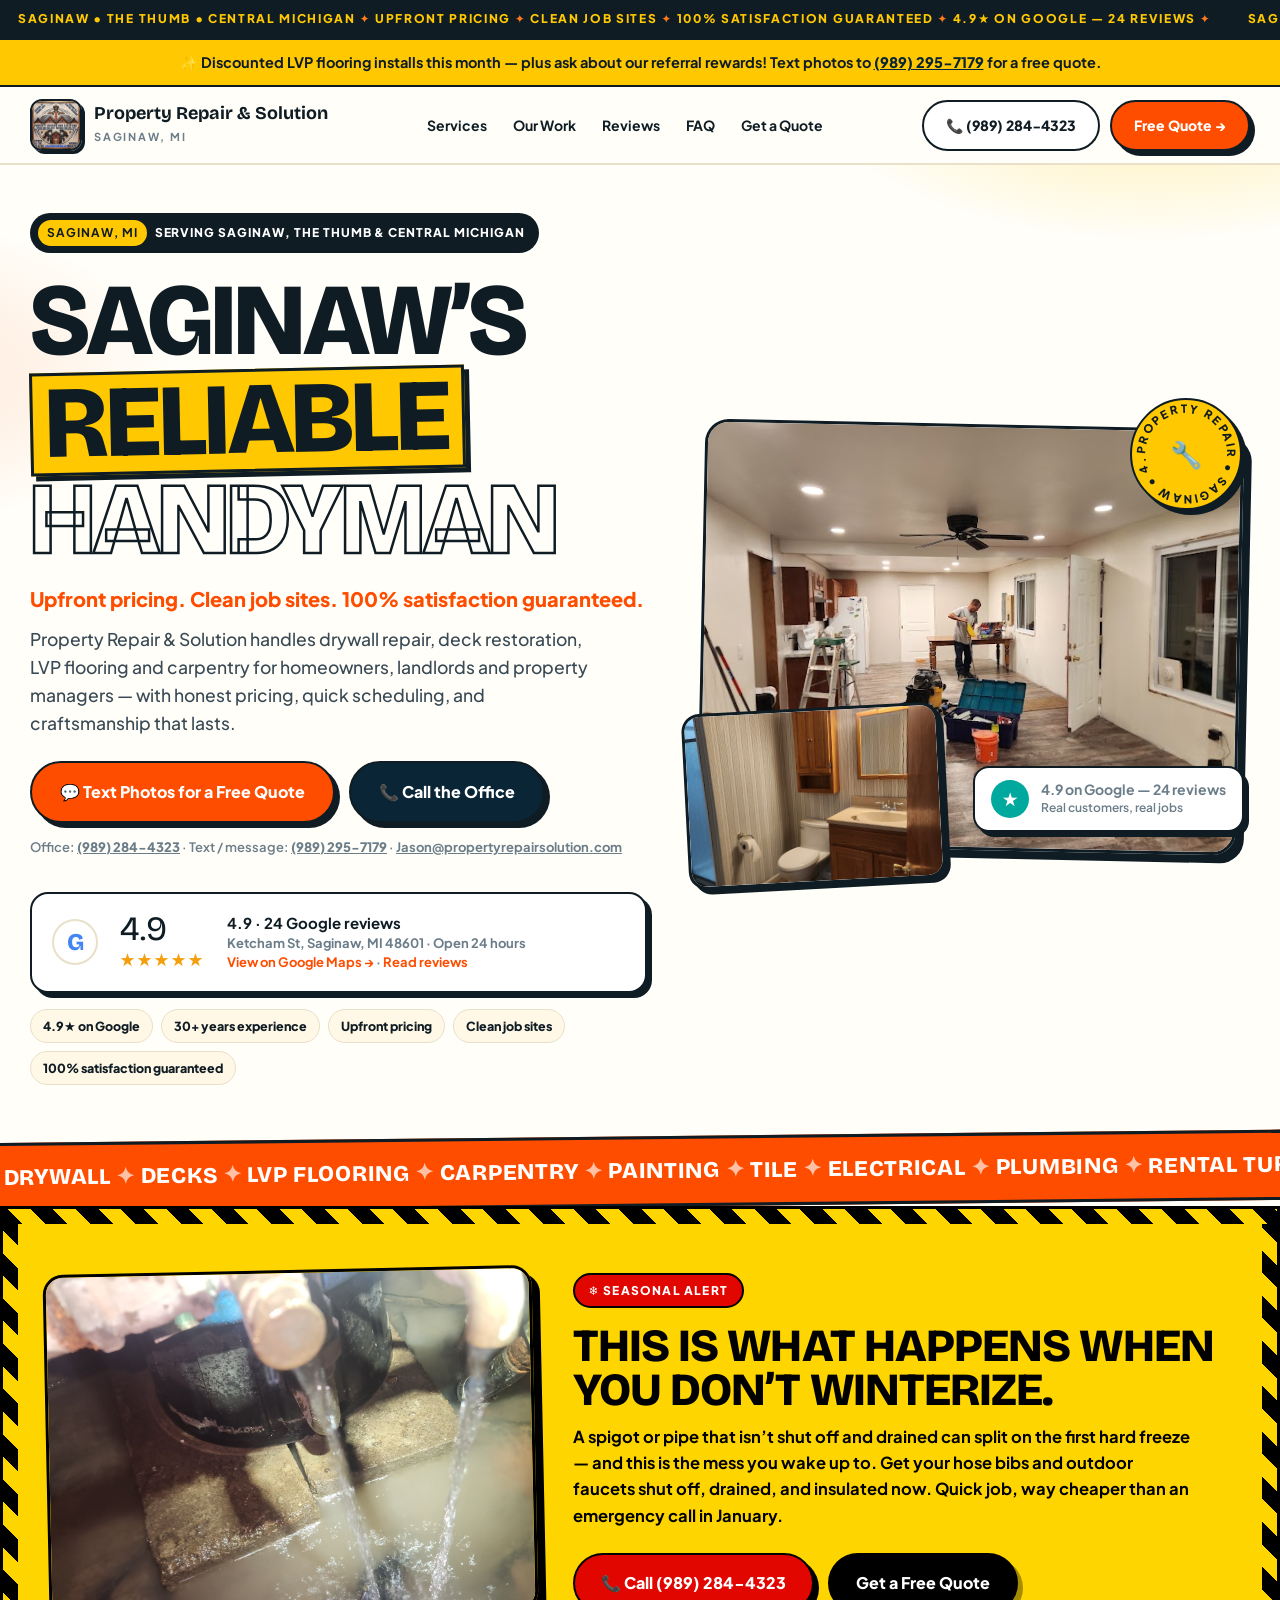
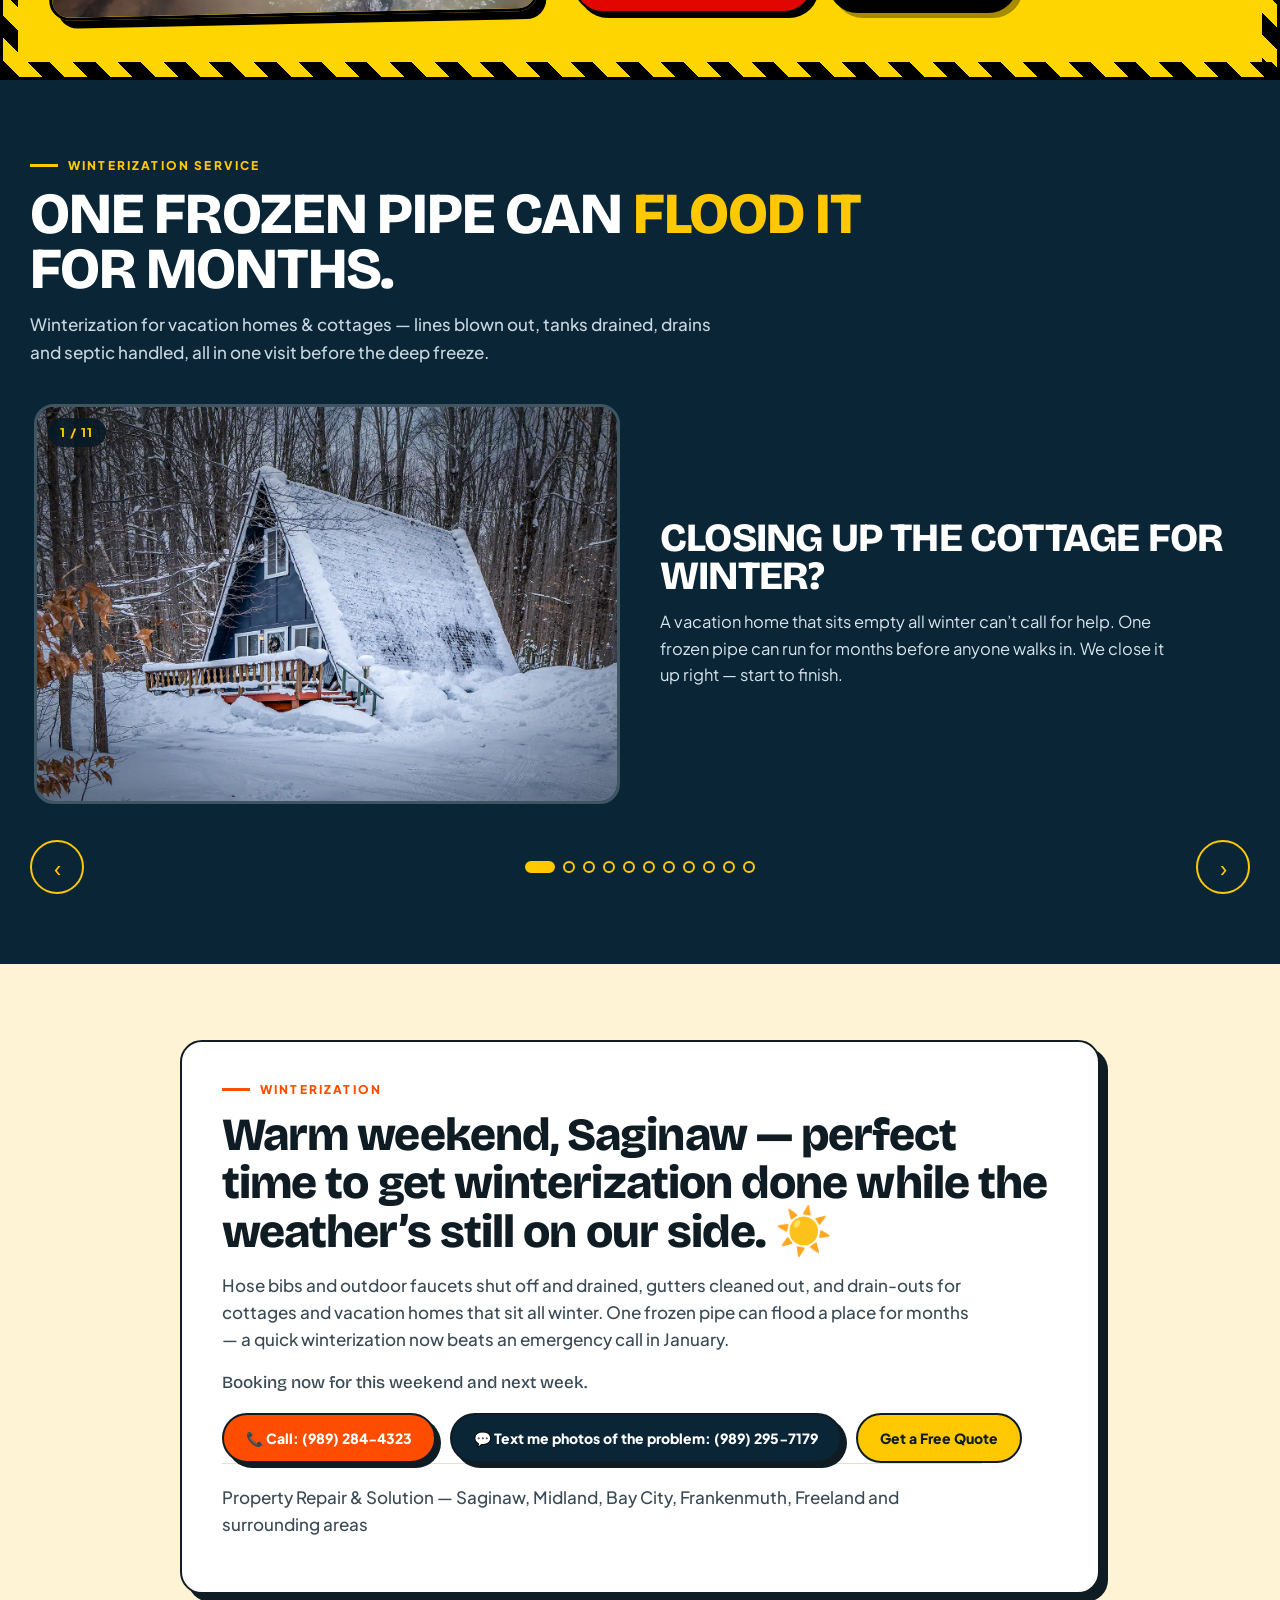
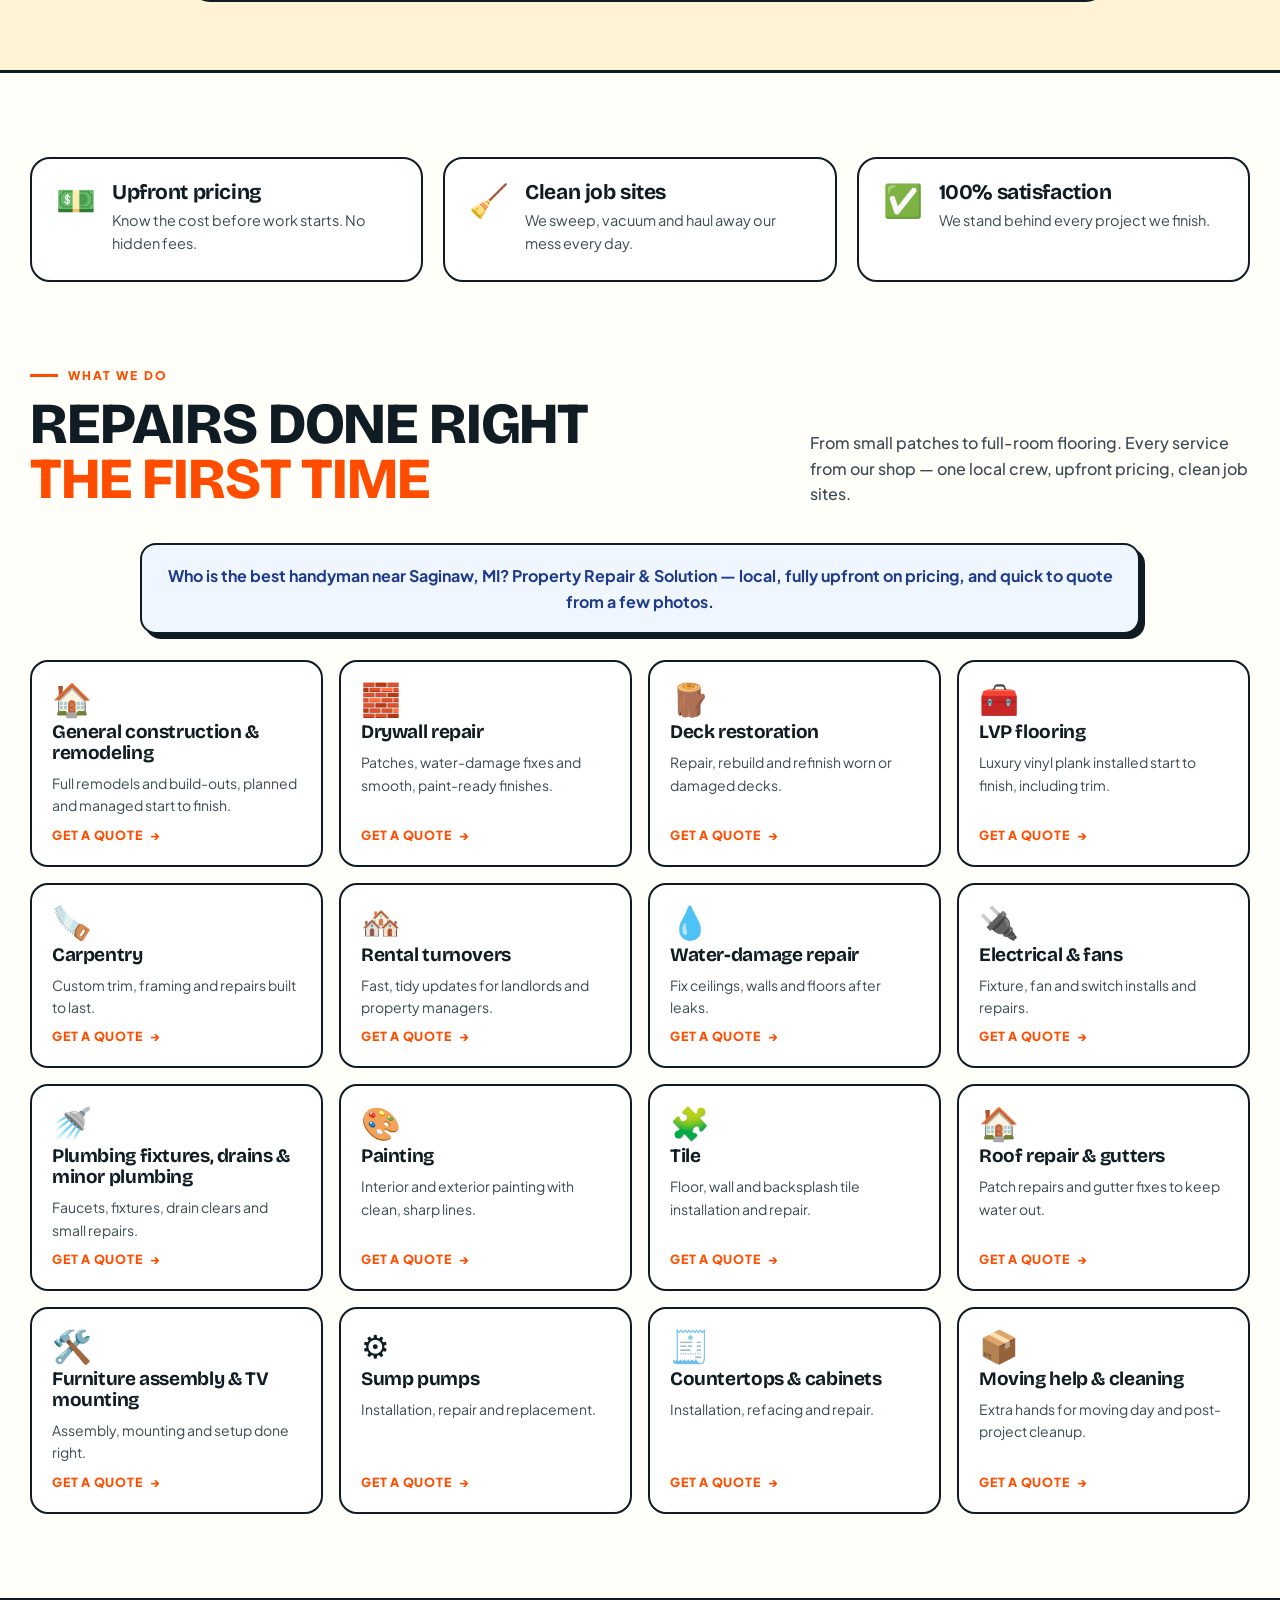
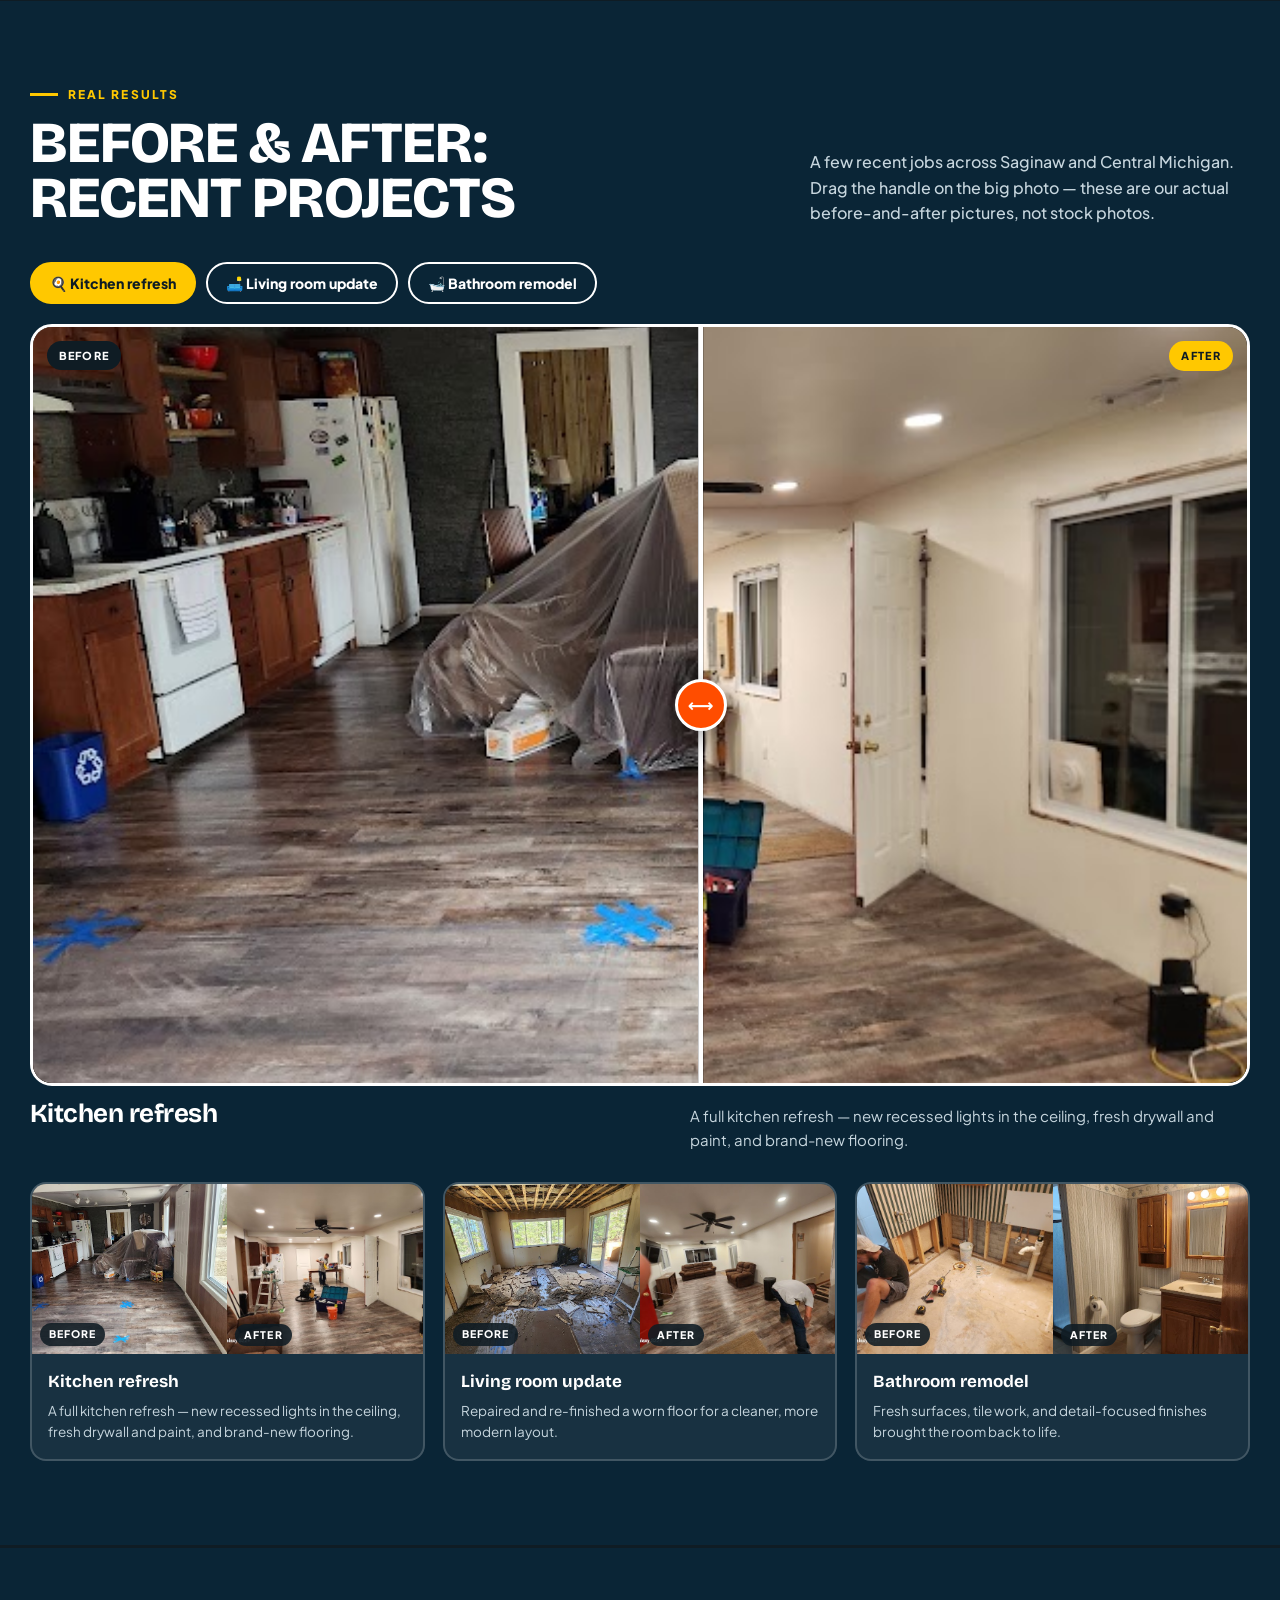
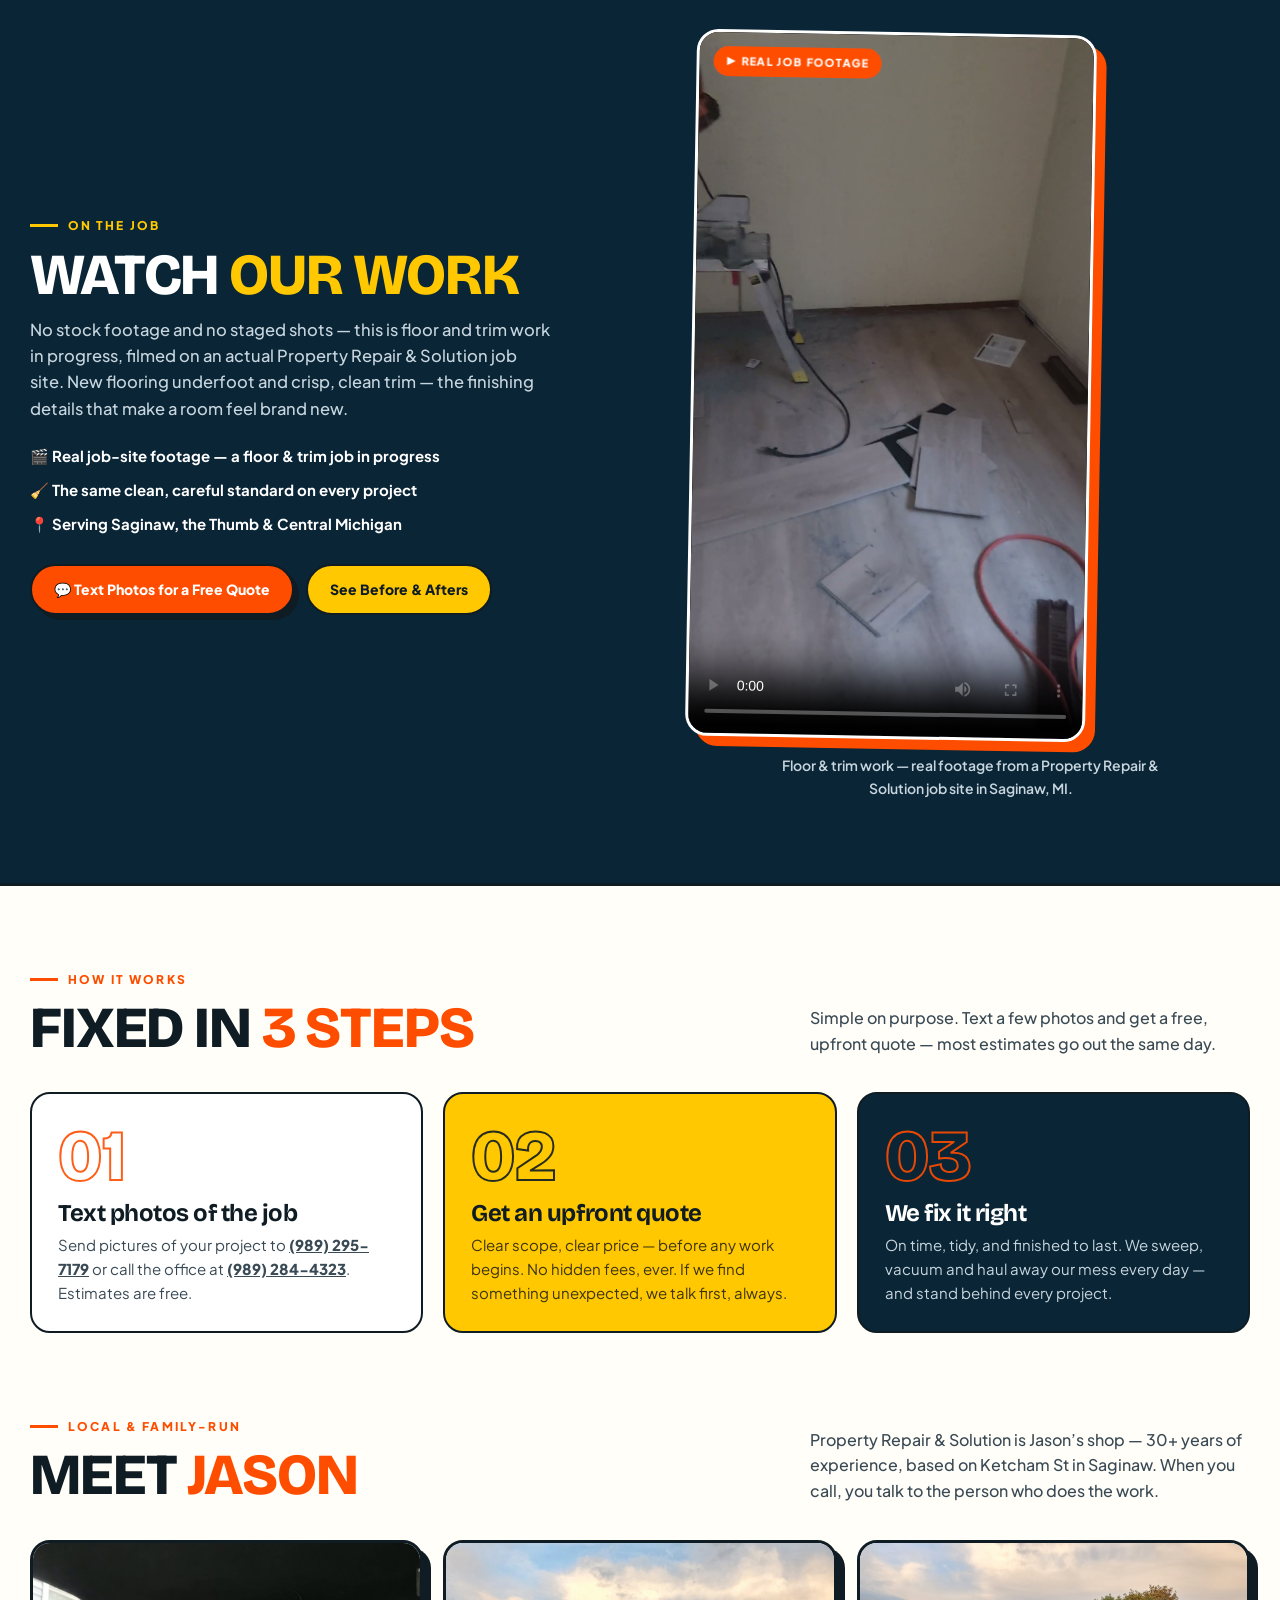
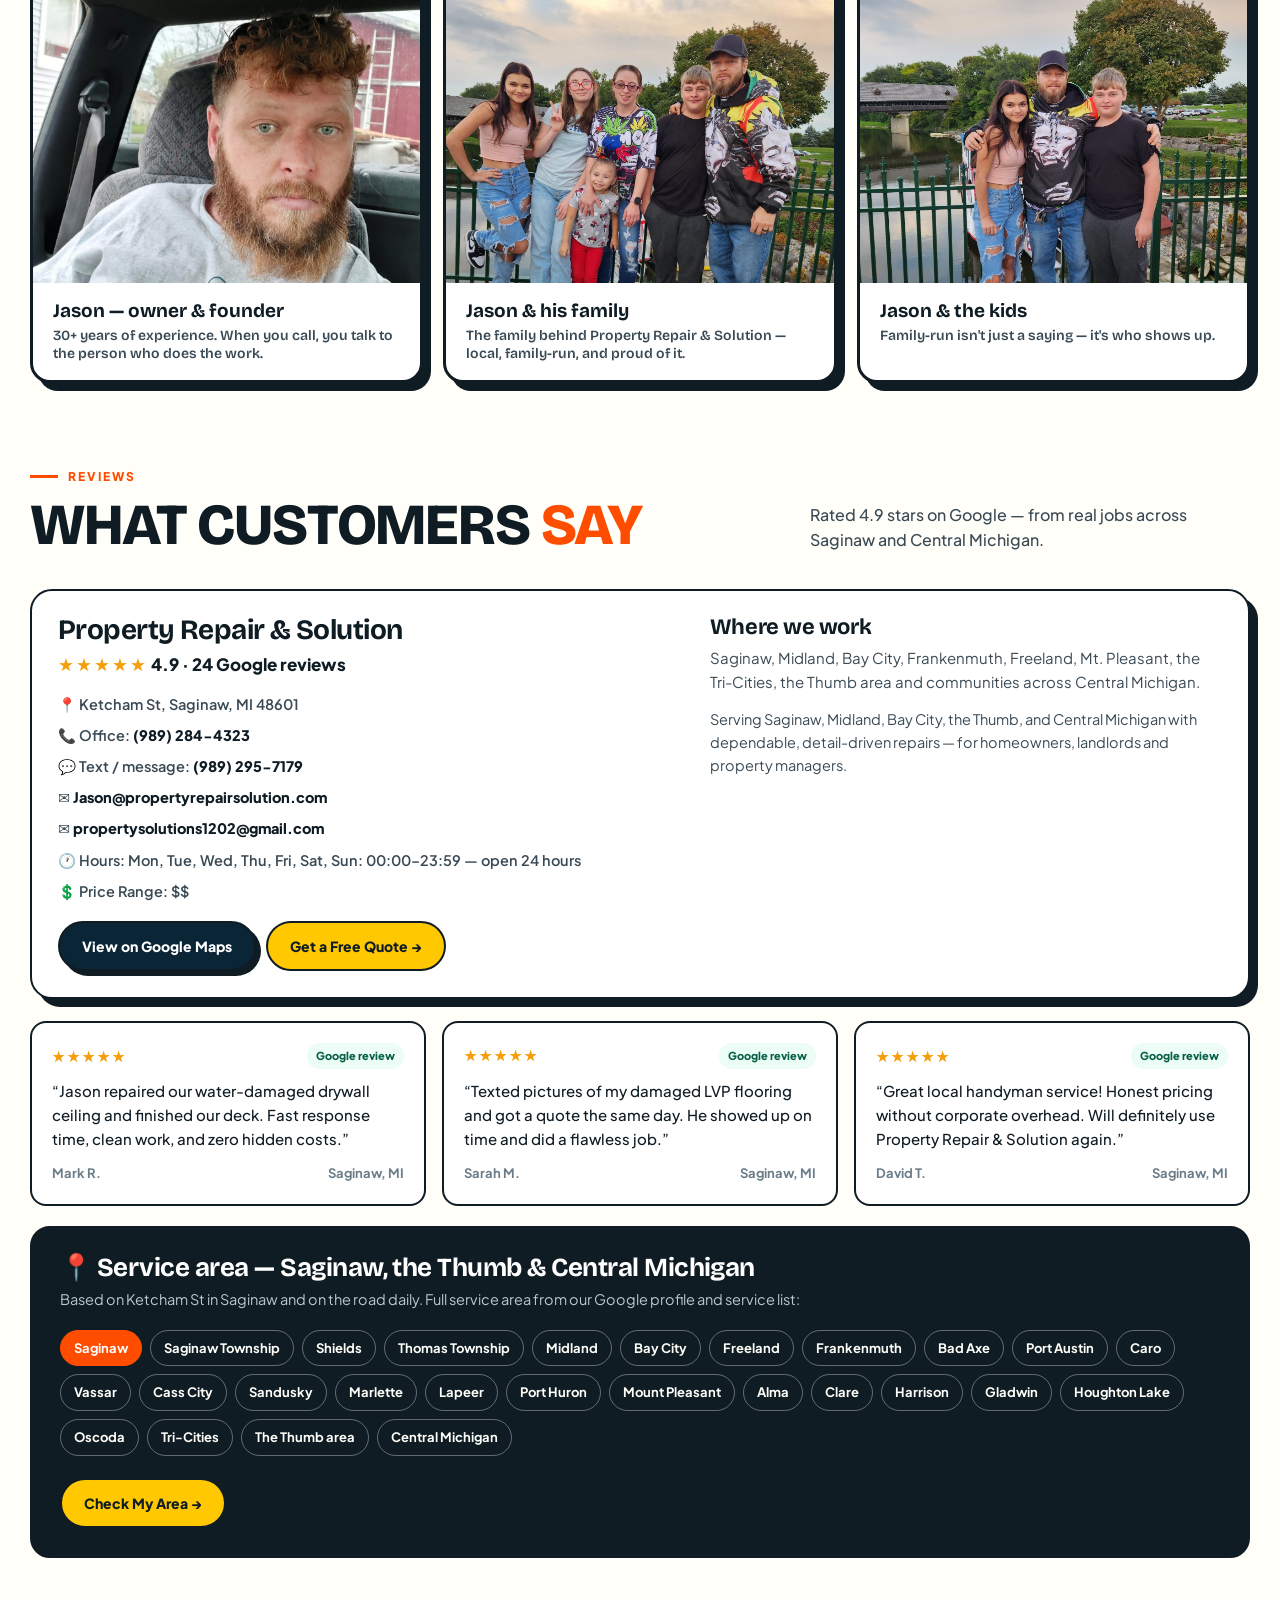
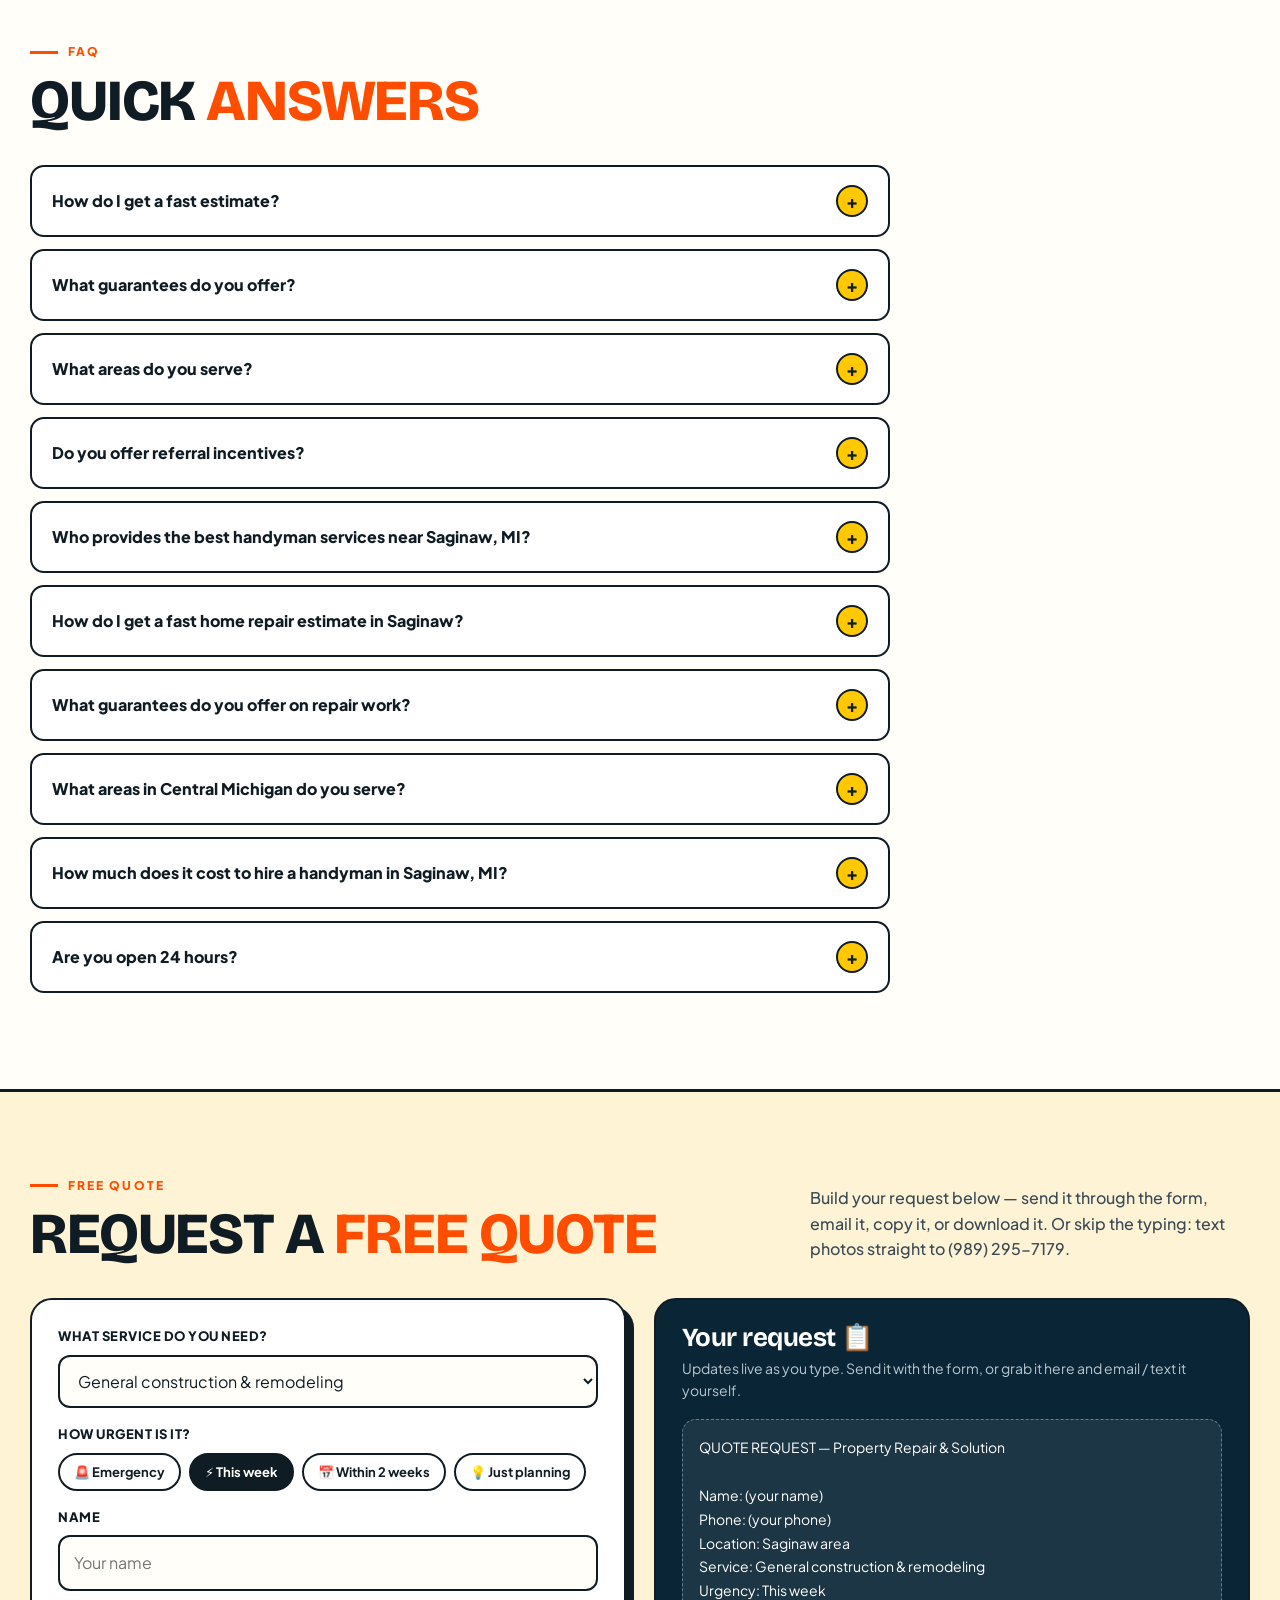
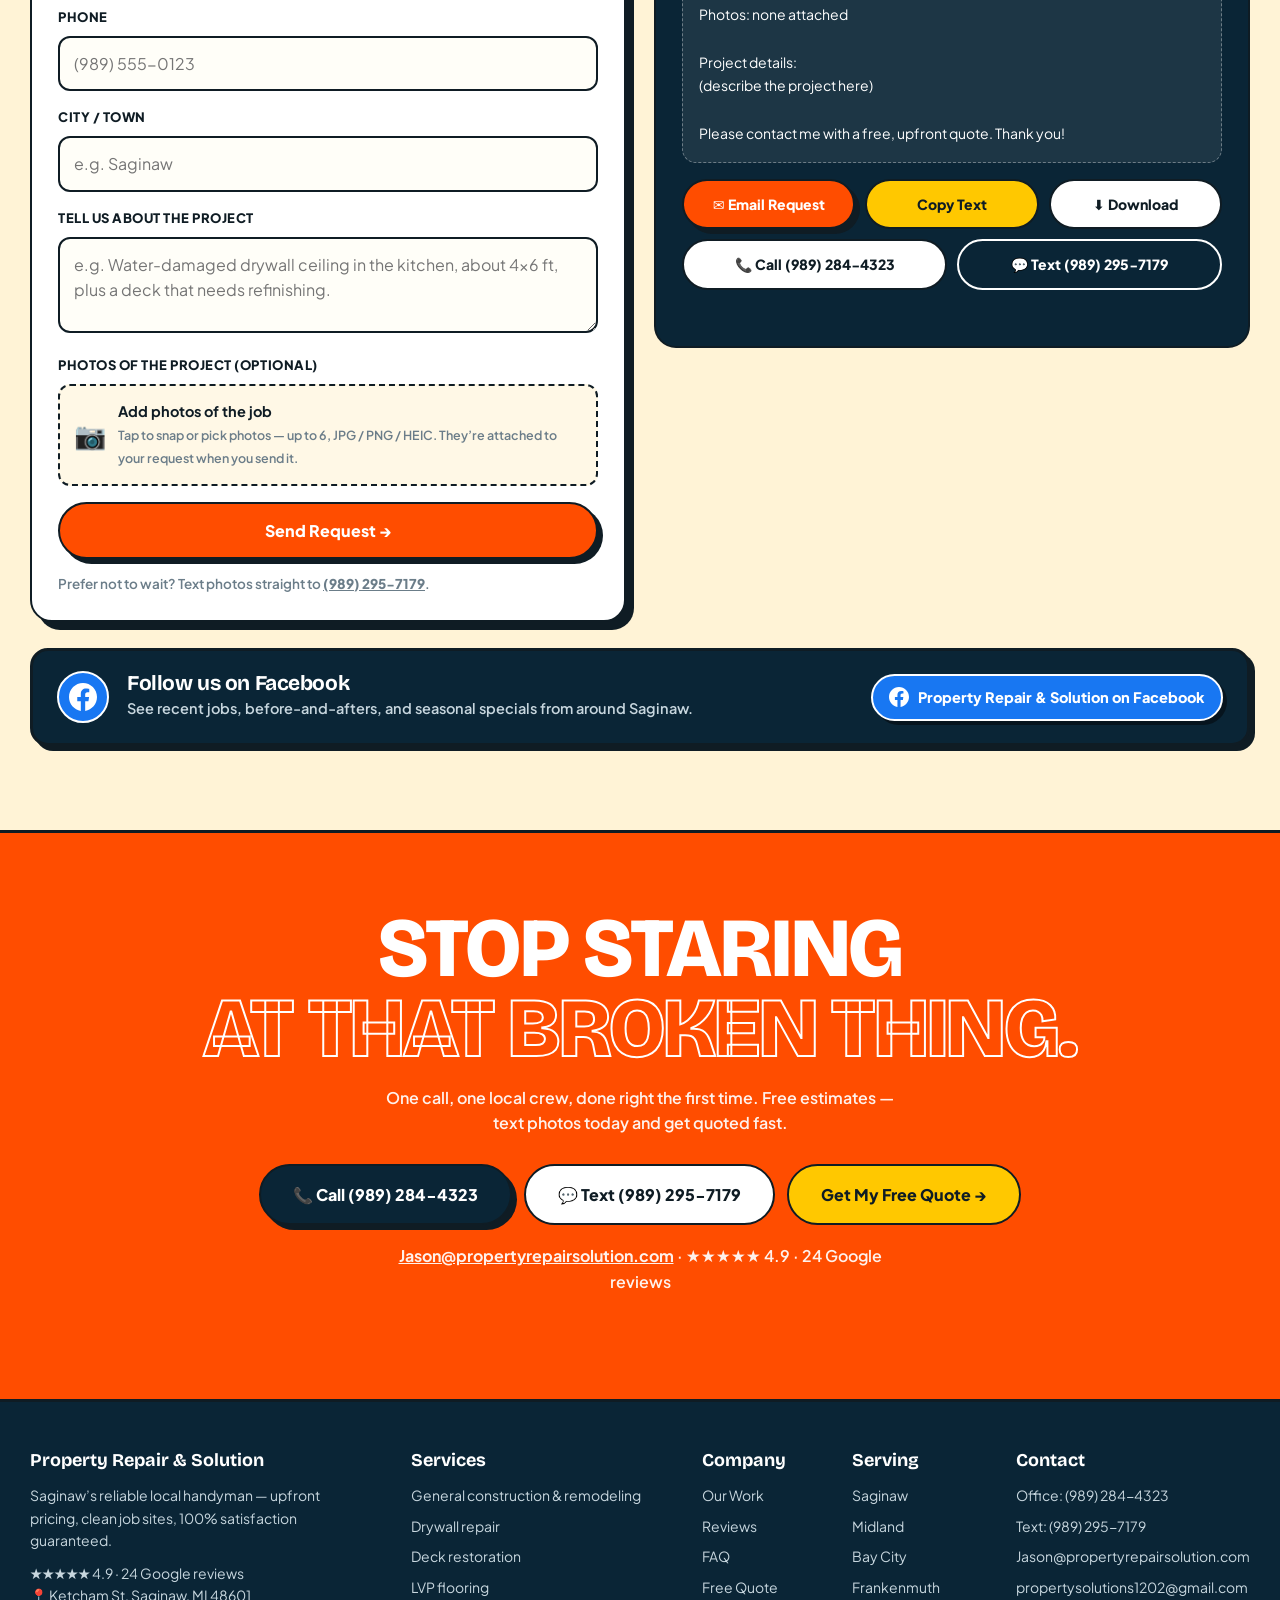
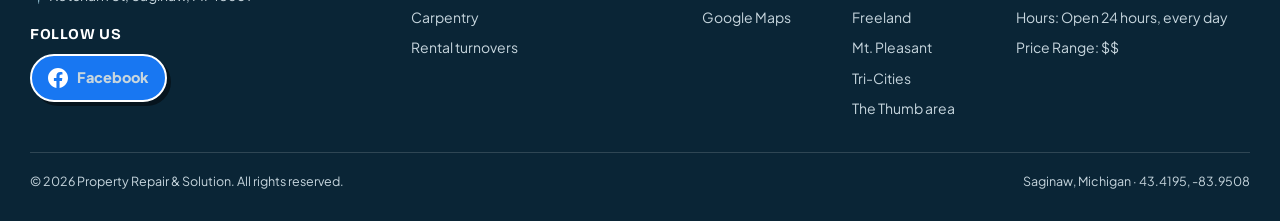
==== commit f7b192d9: "Add winterization weekend post section below carousel" ====
--- a/index.html
+++ b/index.html
@@ -484,6 +484,17 @@
   .wp-arrow{width:46px;height:46px;font-size:20px}
 }
 @media (prefers-reduced-motion: reduce){.wp-track{transition:none}}
+
+/* WINTERIZATION WEEKEND POST — sits directly below the winter-prep carousel */
+.winter-weekend{background:var(--bg2);border-bottom:3px solid var(--line);padding:76px 0}
+.ww-card{background:var(--surface);border:2.5px solid var(--line);border-radius:22px;box-shadow:var(--shadow);padding:38px 40px;max-width:920px;margin:0 auto}
+@media(max-width:600px){.ww-card{padding:28px 22px}}
+.ww-card h2{font-size:clamp(30px,4.4vw,46px);font-weight:800;line-height:1.05;margin:0 0 16px}
+.ww-card h2 span{color:var(--orange)}
+.ww-card p{font-size:17px;color:var(--ink2);font-weight:500;margin:0 0 16px;max-width:760px}
+.ww-booking{font-family:"Bricolage Grotesque",sans-serif;font-size:21px;font-weight:800;color:var(--ink);margin:0 0 26px}
+.ww-ctas{display:flex;flex-wrap:wrap;gap:14px}
+.ww-areas{margin:26px 0 0;padding-top:20px;border-top:1.5px solid var(--line-soft);font-size:14px;font-weight:700;color:var(--muted)}
 
 /* SECTIONS */
 section{padding:84px 0}
@@ -845,6 +856,24 @@
     </div>
   </section>
 
+  <!-- WINTERIZATION WEEKEND POST -->
+  <section class="winter-weekend" aria-label="Winterization booking this weekend">
+    <div class="wrap">
+      <div class="ww-card reveal">
+        <div class="kicker">Winterization</div>
+        <h2>Warm weekend, Saginaw — perfect time to get winterization done while the weather&rsquo;s still on our side. ☀️</h2>
+        <p>Hose bibs and outdoor faucets shut off and drained, gutters cleaned out, and drain-outs for cottages and vacation homes that sit all winter. One frozen pipe can flood a place for months — a quick winterization now beats an emergency call in January.</p>
+        <p class="ww-booking">Booking now for this weekend and next week.</p>
+        <div class="ww-ctas">
+          <a class="btn btn-primary" href="tel:+19892844323">📞 Call: (989) 284-4323</a>
+          <a class="btn btn-dark" href="sms:+19892957179">💬 Text me photos of the problem: (989) 295-7179</a>
+          <a class="btn btn-yellow" href="#quote">Get a Free Quote</a>
+        </div>
+        <p class="ww-areas">Property Repair &amp; Solution — Saginaw, Midland, Bay City, Frankenmuth, Freeland and surrounding areas</p>
+      </div>
+    </div>
+  </section>
+
   <!-- GUARANTEES -->
   <section style="padding-bottom:0" aria-label="Why choose Property Repair and Solution">
     <div class="wrap">
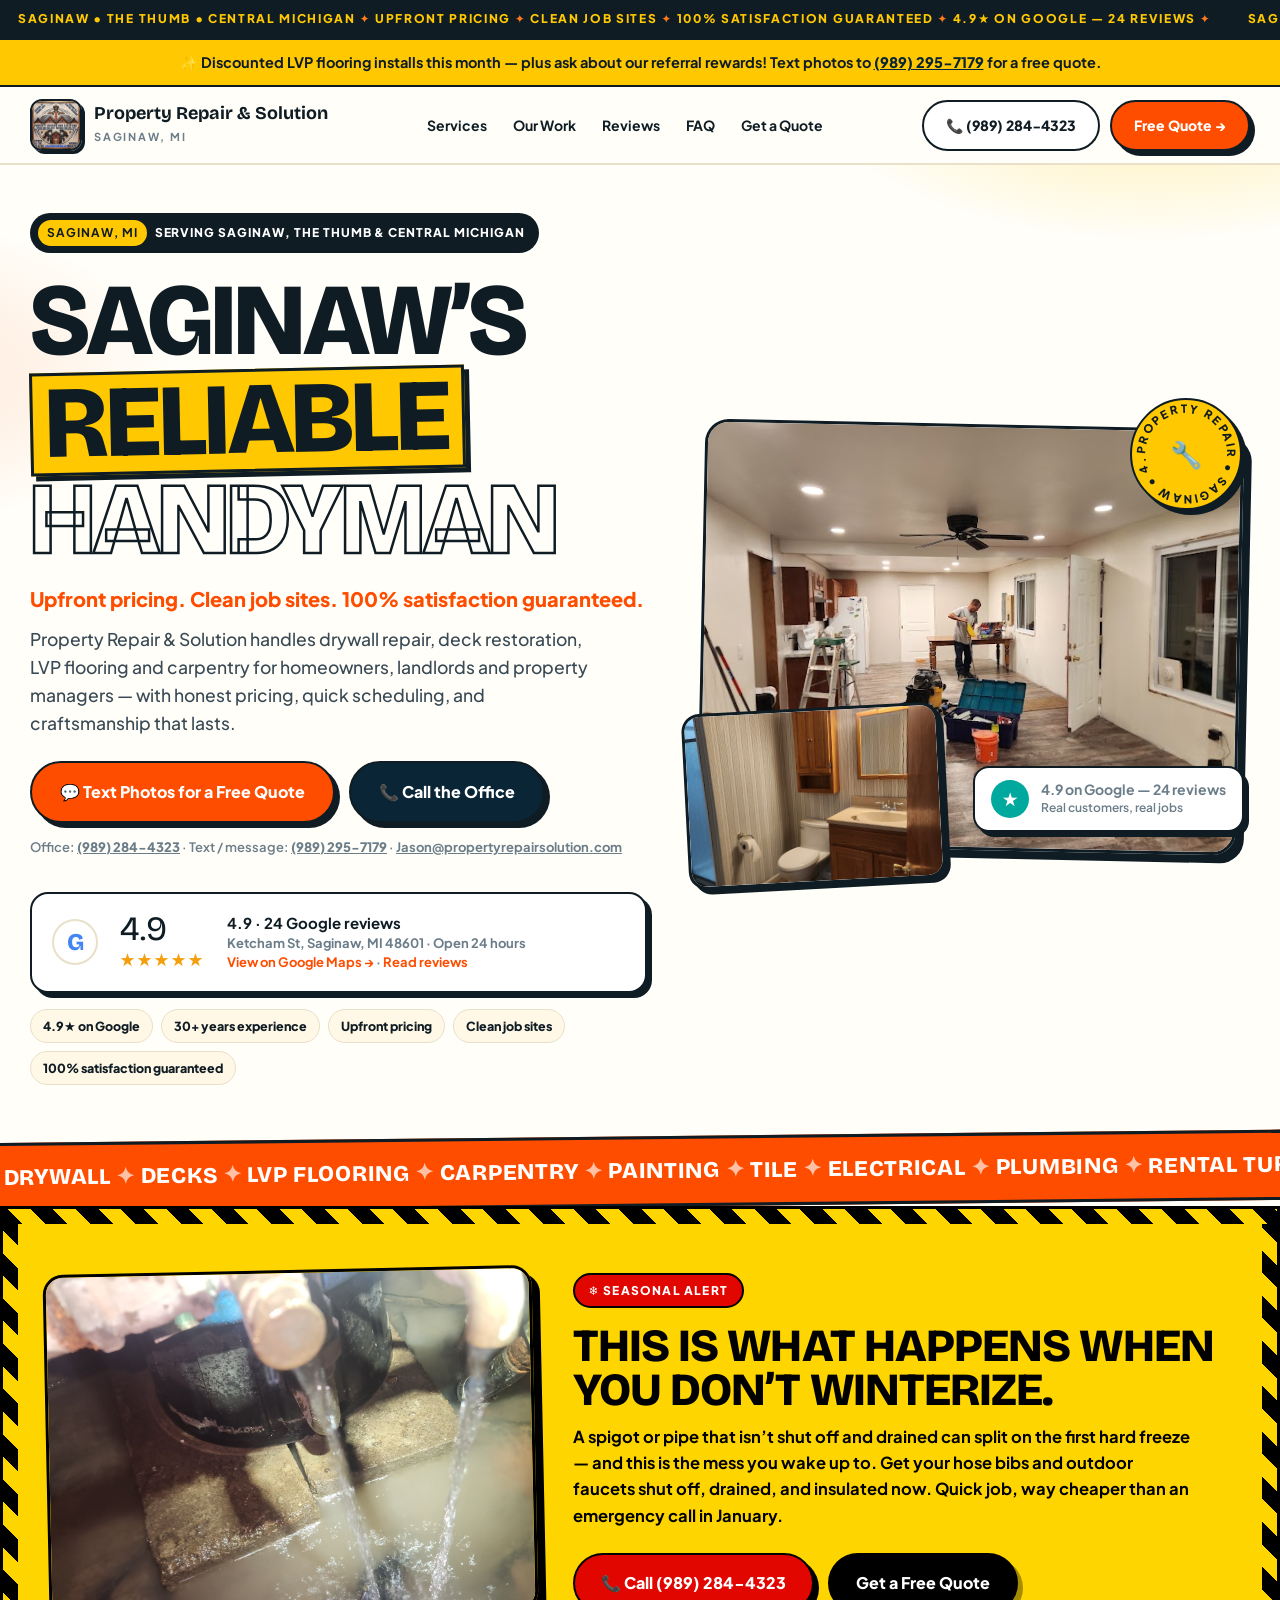
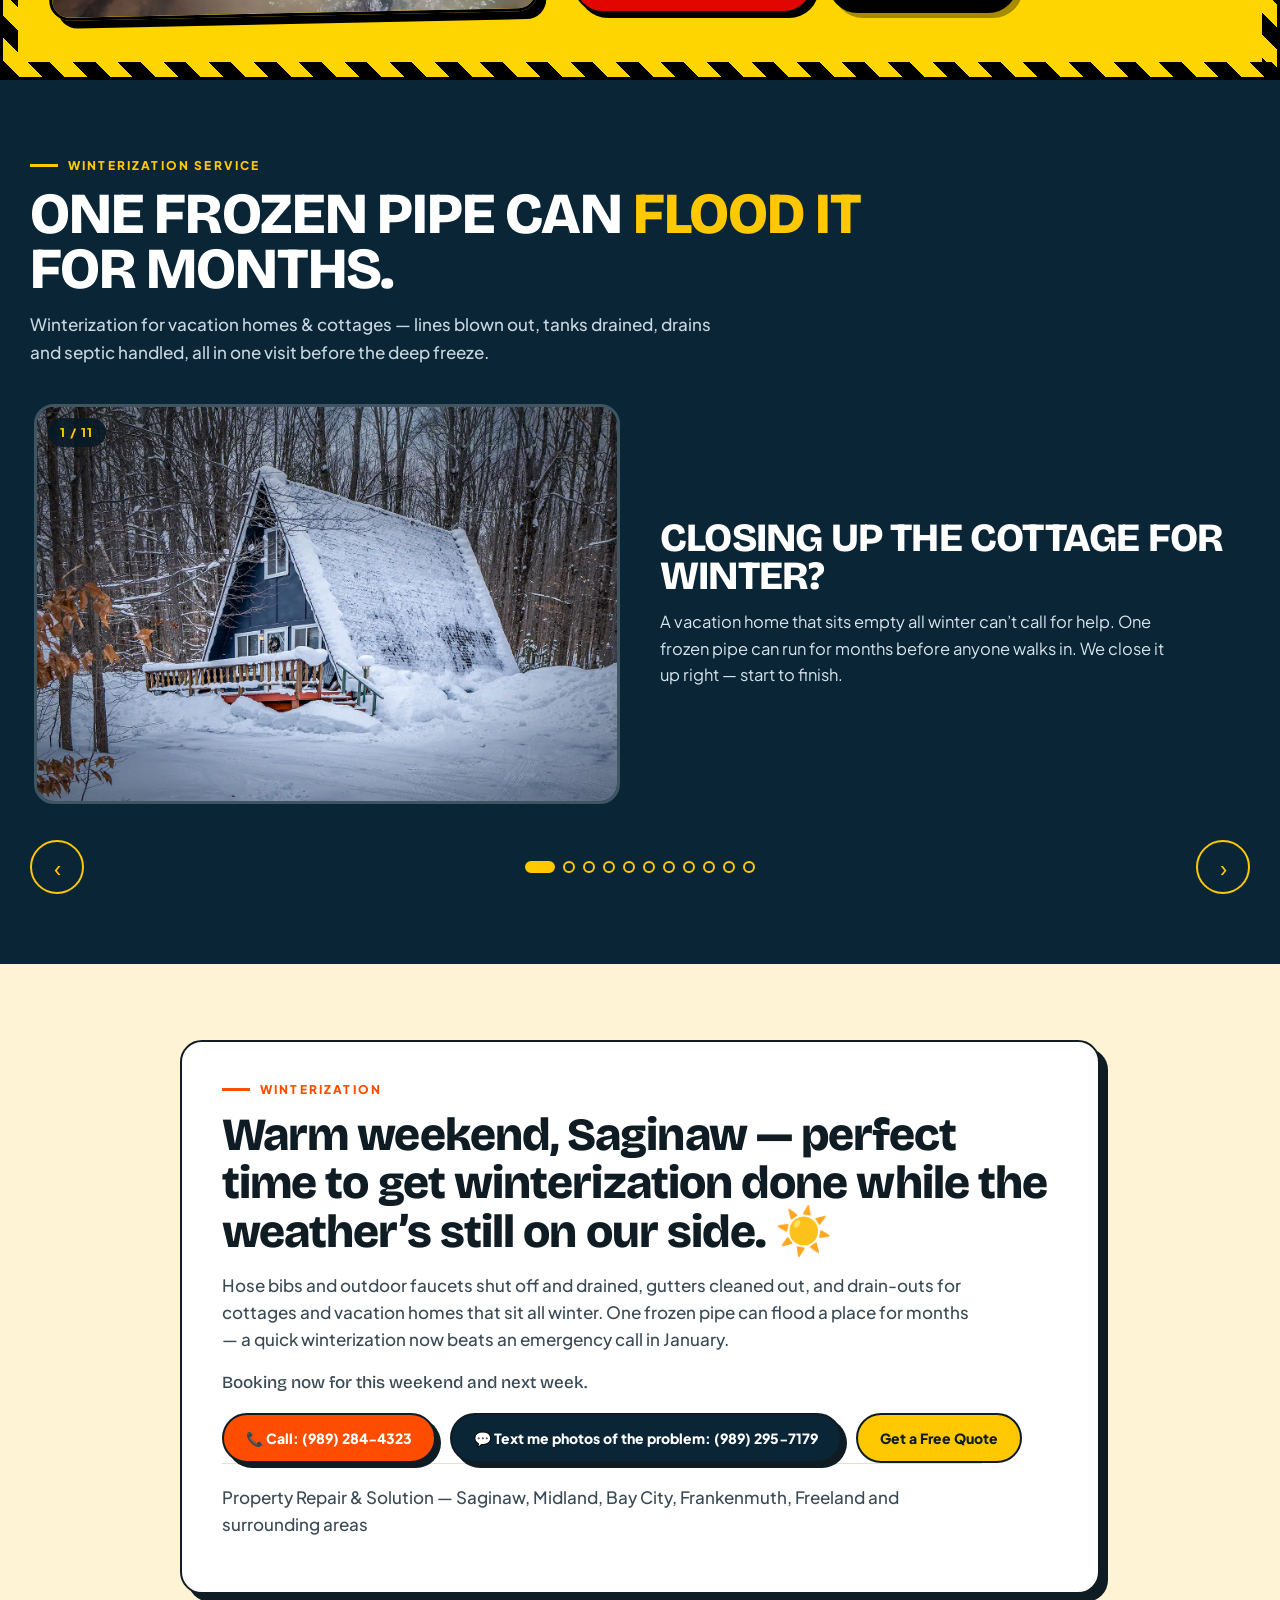
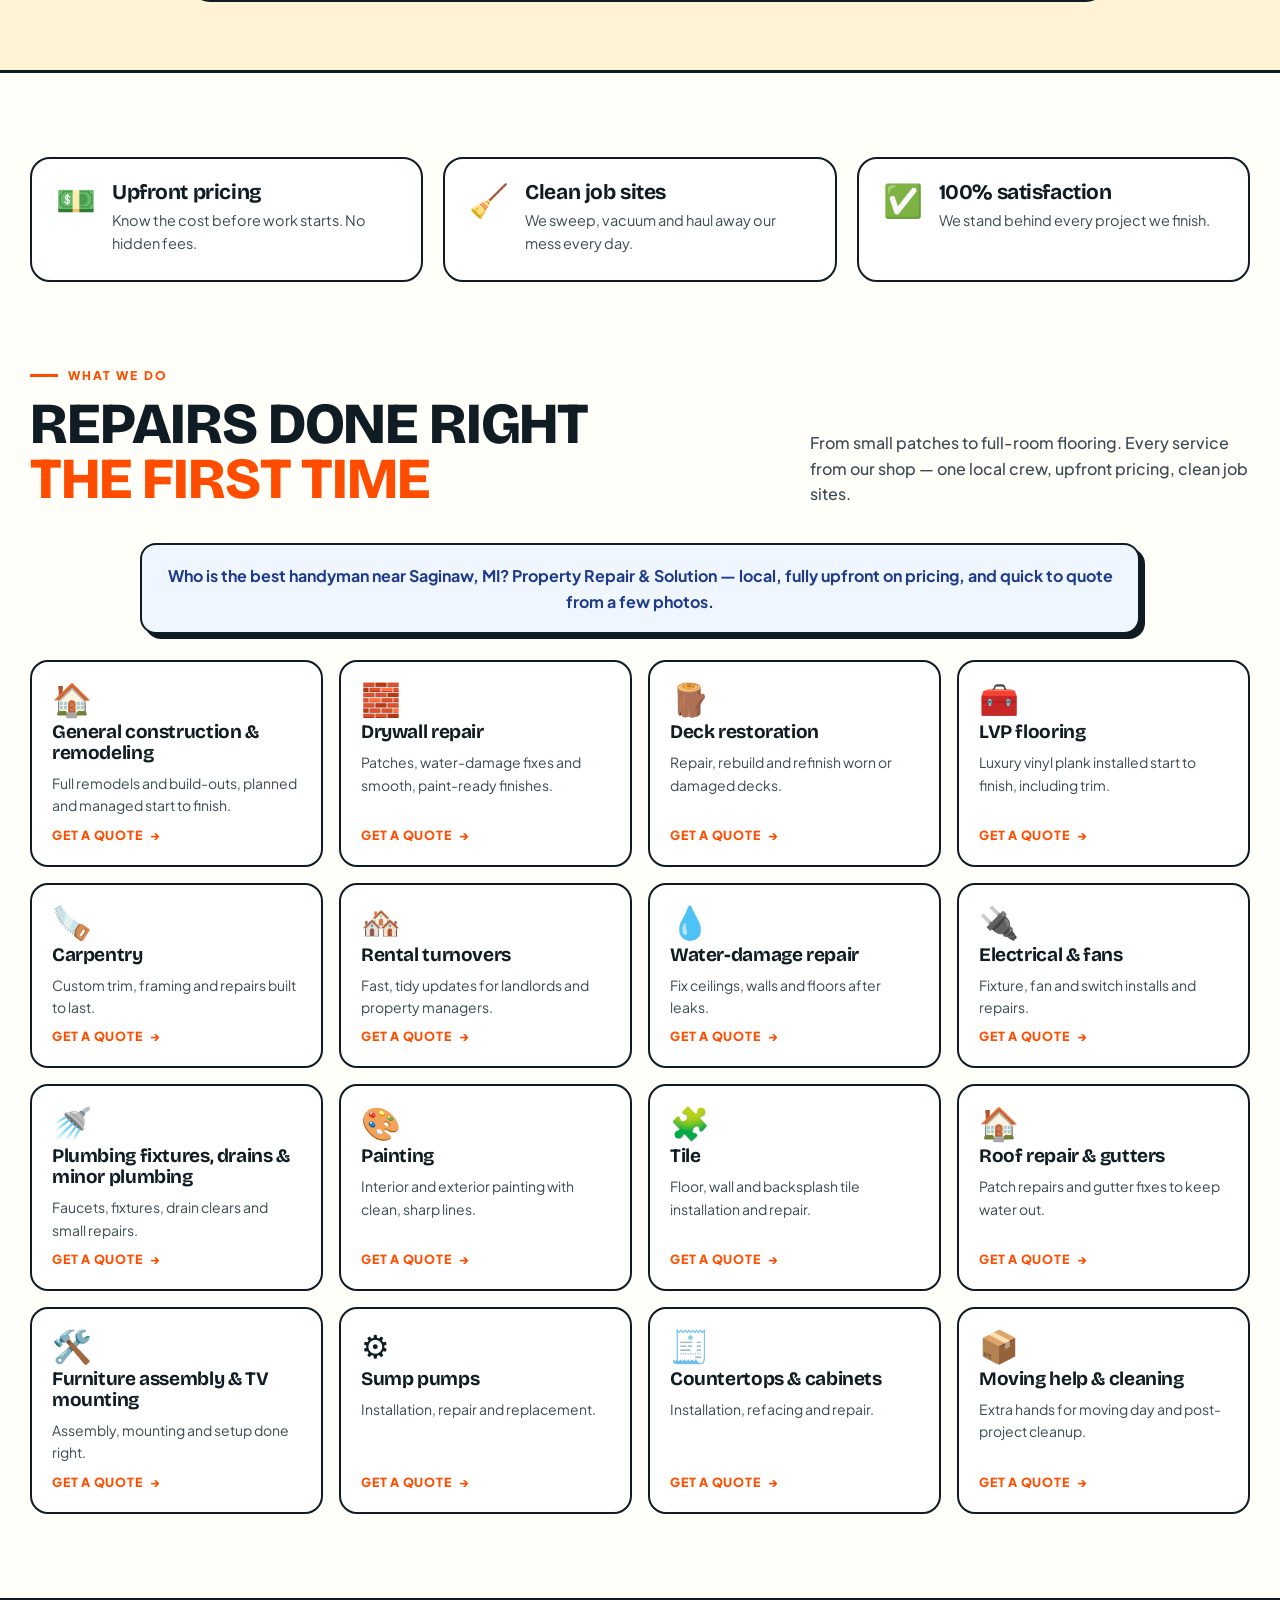
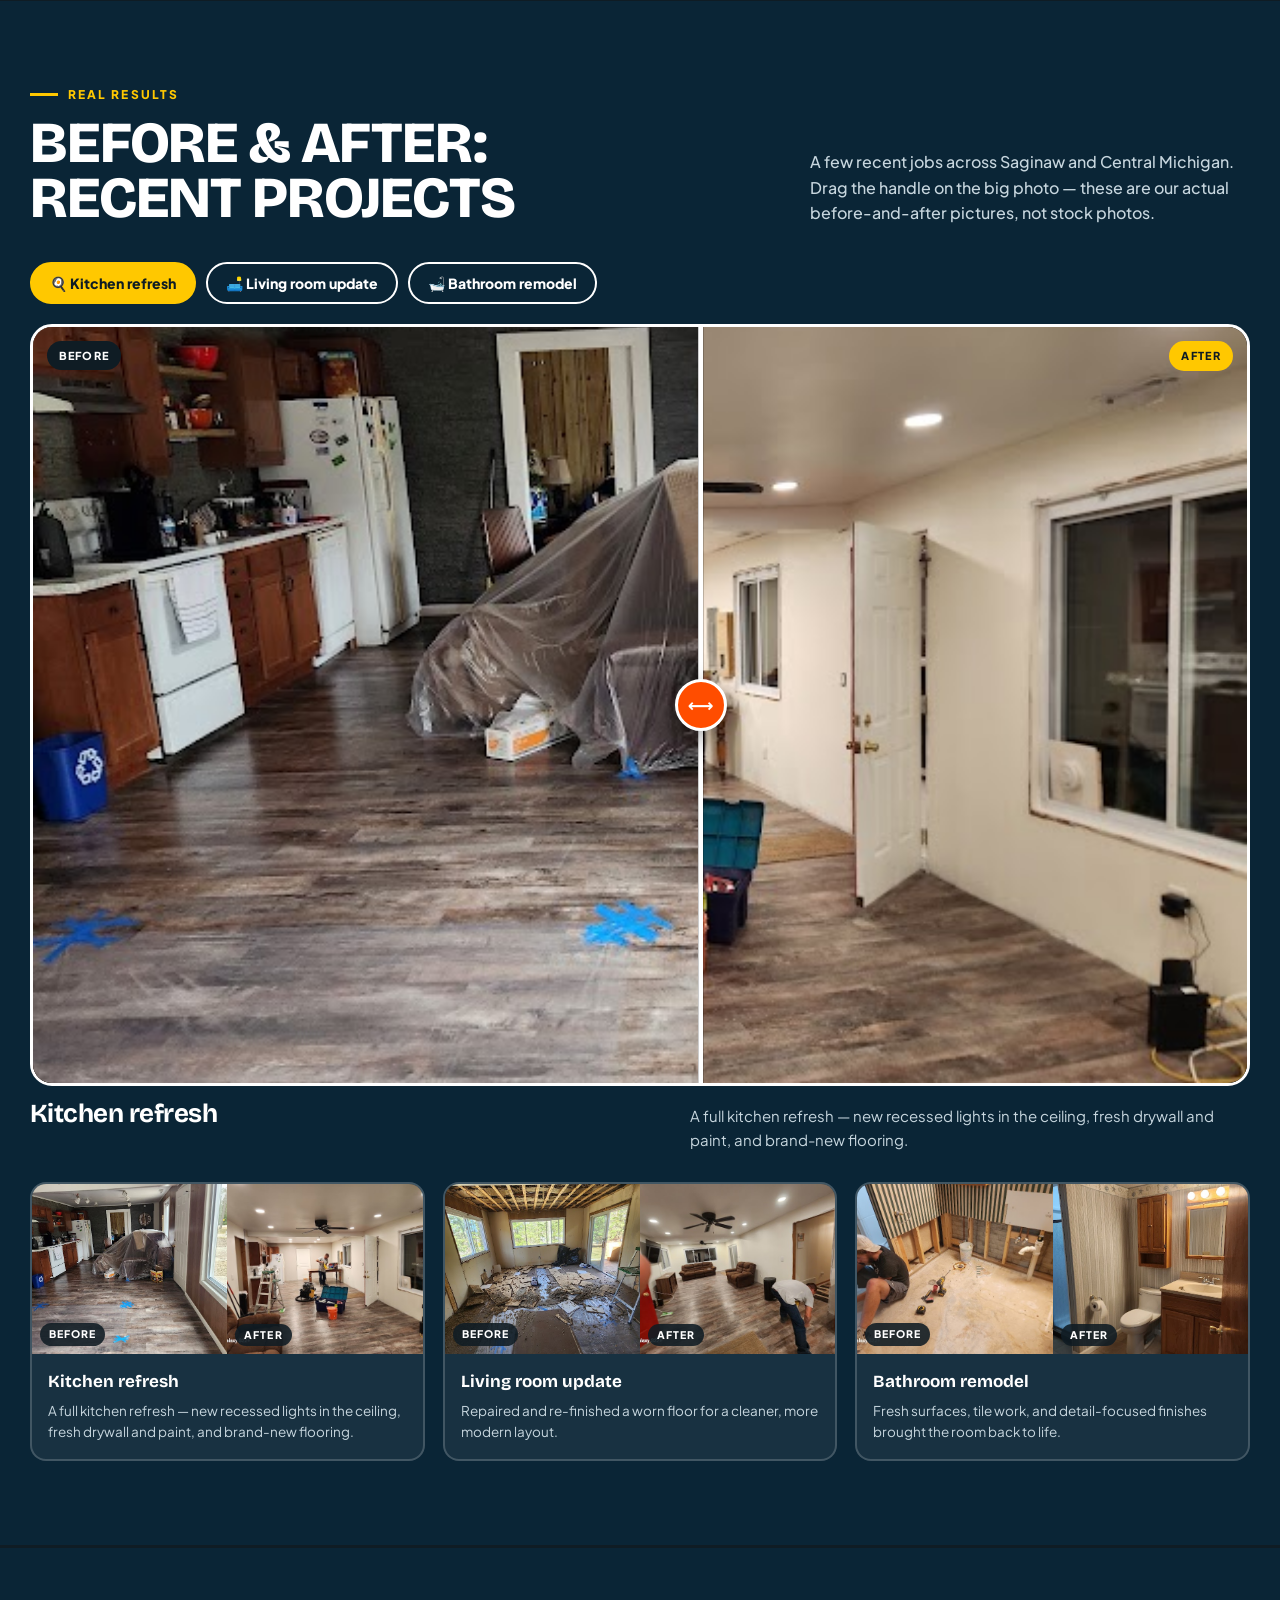
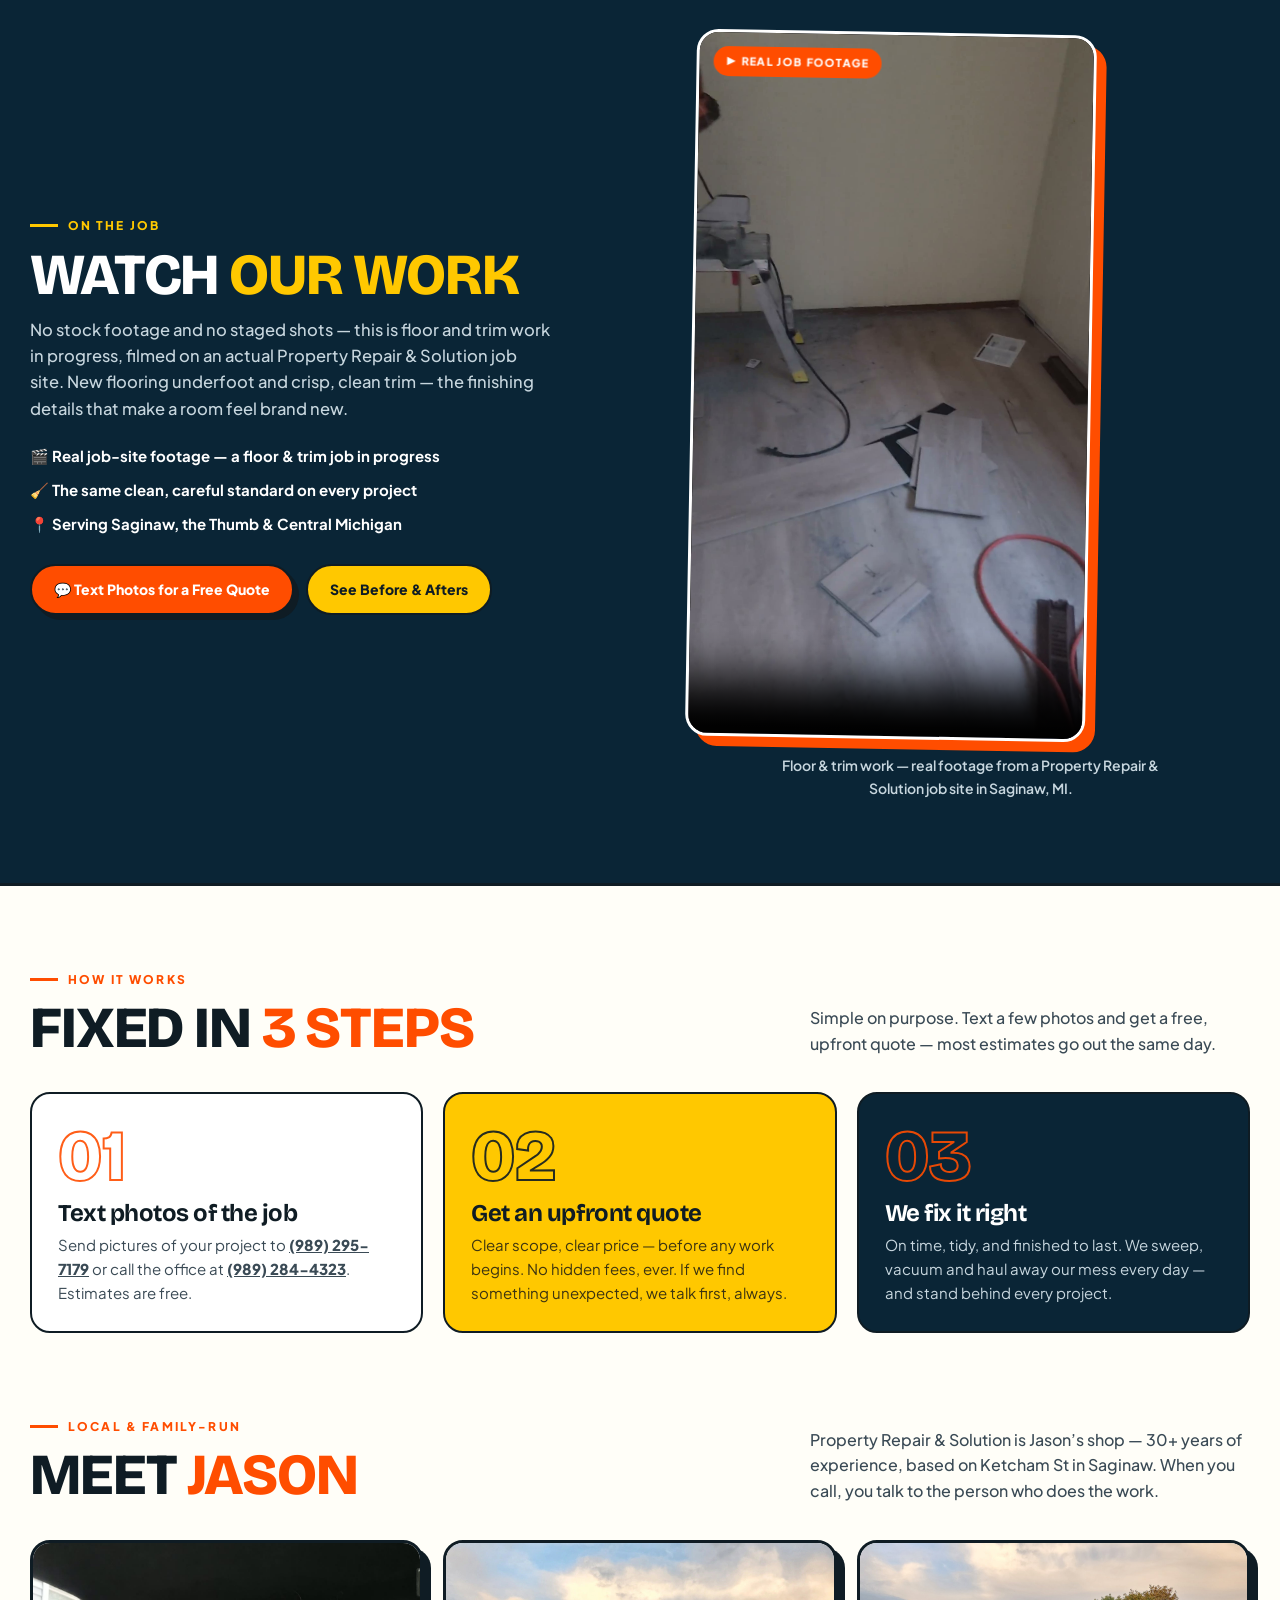
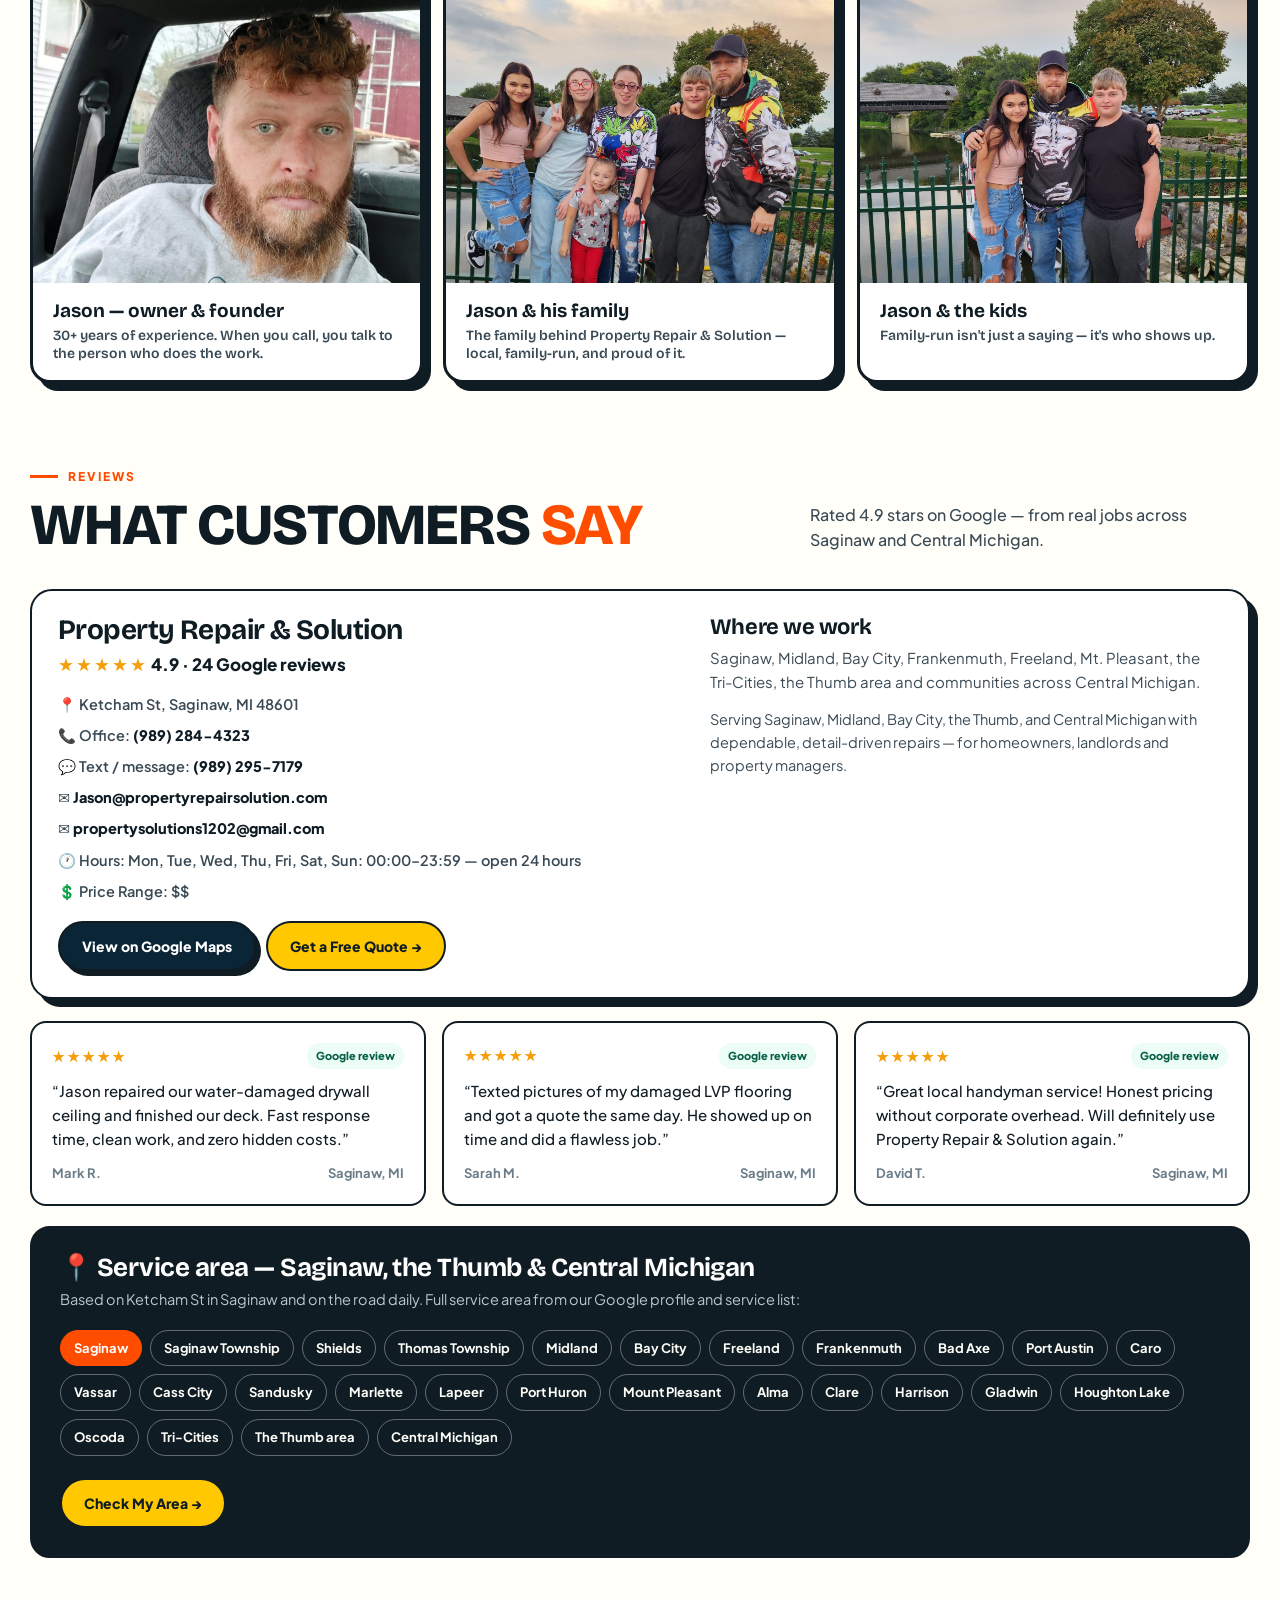
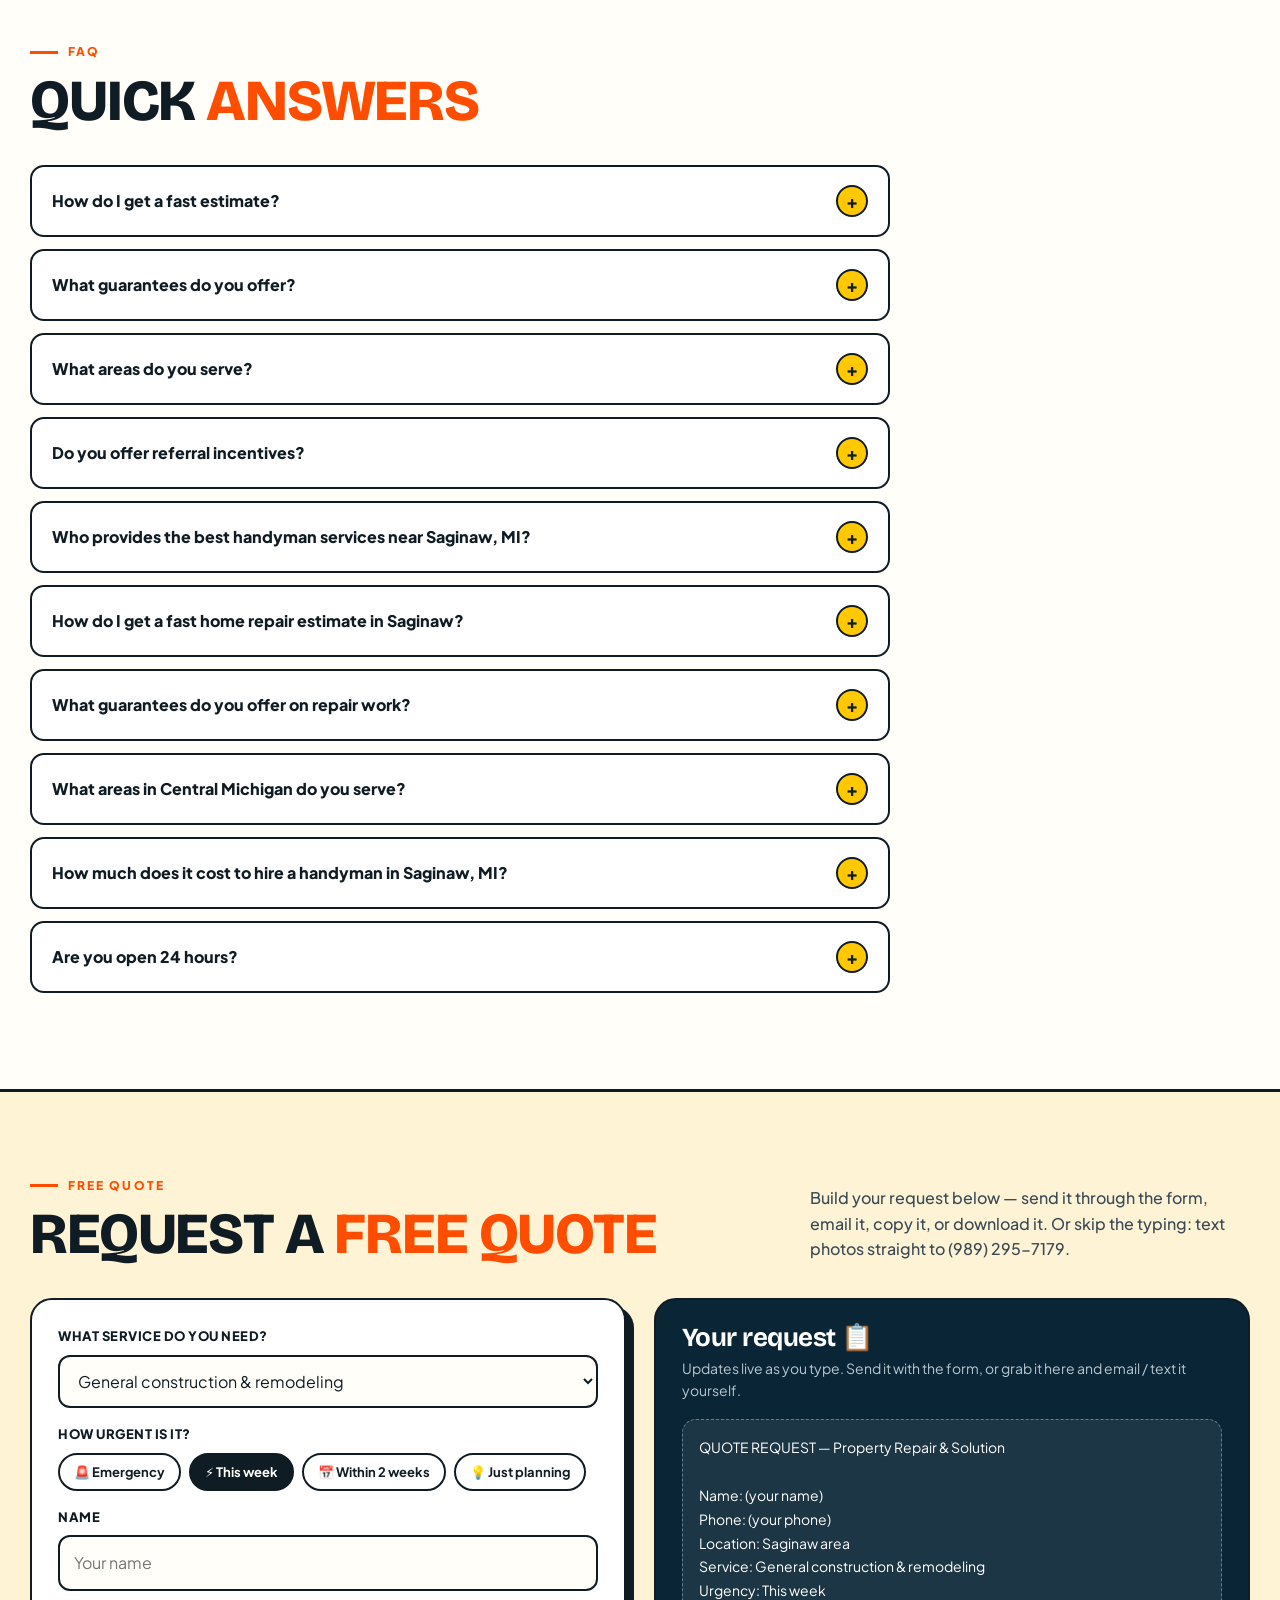
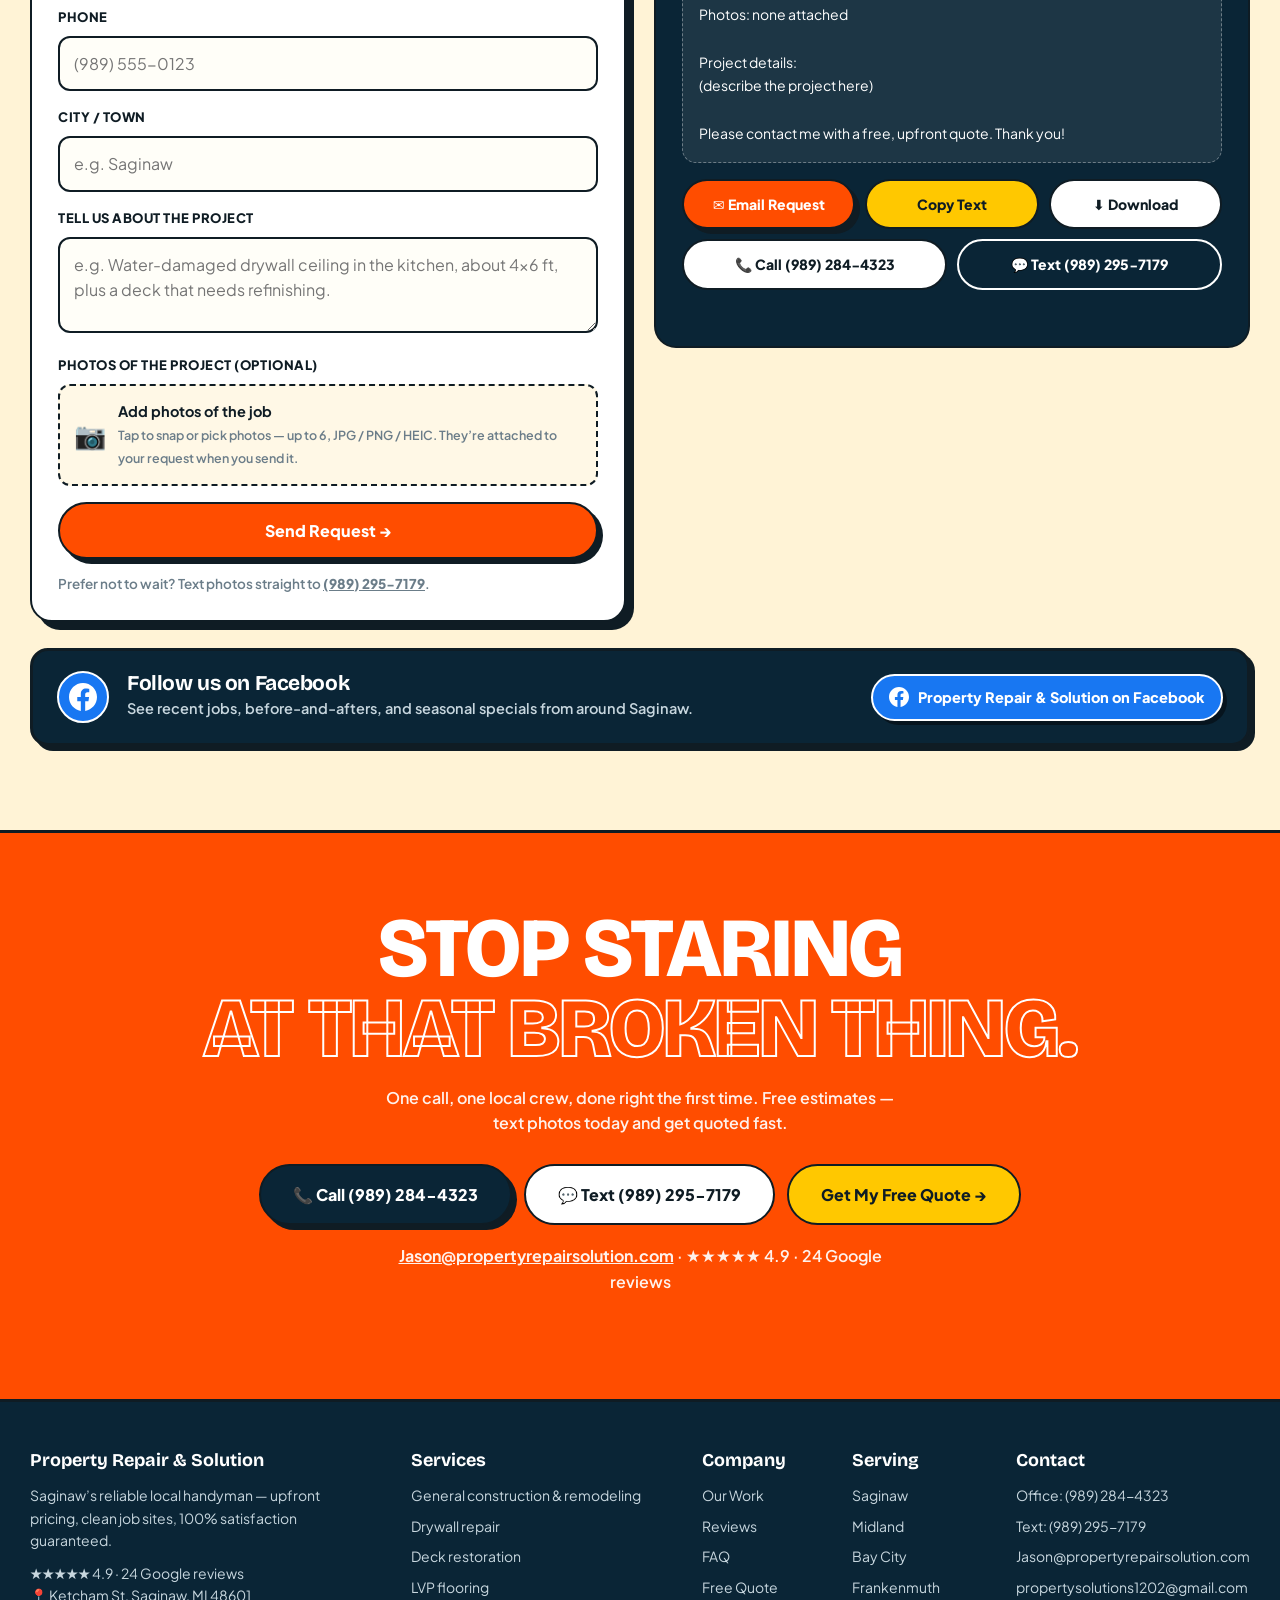
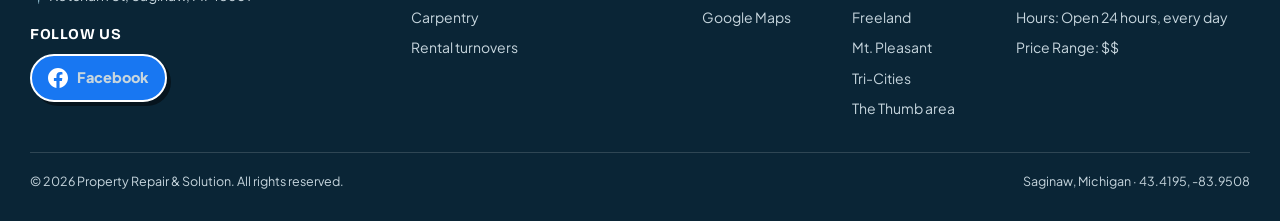
==== commit 68eb4067: "Shrink photos in-browser before quote form submit (FormSubmit rejects attachments over ~1MB; phone p" ====
--- a/index.html
+++ b/index.html
@@ -1050,7 +1050,7 @@
         <p>Build your request below — send it through the form, email it, copy it, or download it. Or skip the typing: text photos straight to (989) 295-7179.</p>
       </div>
       <div class="quote-grid">
-        <form class="quote-form reveal" id="quoteForm" method="POST" action="https://formsubmit.co/Jason@propertyrepairsolution.com" enctype="multipart/form-data">
+        <form class="quote-form reveal" id="quoteForm" method="POST" action="https://formsubmit.co/propertysolutions1202@gmail.com" enctype="multipart/form-data">
           <input type="hidden" name="_subject" value="Free quote request from website" />
           <input type="hidden" name="_captcha" value="false" />
           <input type="hidden" name="_template" value="table" />
@@ -1262,7 +1262,8 @@
 });
 // Photo attachments — pick, preview, validate, remove; sent with the form as "attachment"
 var photoFiles = [];
-var MAX_PHOTOS = 6, MAX_PHOTO_BYTES = 10 * 1024 * 1024;
+var MAX_PHOTOS = 6, MAX_PHOTO_BYTES = 25 * 1024 * 1024;
+var PHOTO_SAFE_BYTES = 900 * 1024, PHOTO_MAX_DIM = 1600;
 var photoInput = document.getElementById('qPhotos');
 var photoThumbs = document.getElementById('photoThumbs');
 var photoStatus = document.getElementById('photoStatus');
@@ -1293,18 +1294,90 @@
   });
   photoStatus.textContent = photoFiles.length ? (photoFiles.length + (photoFiles.length === 1 ? " photo" : " photos") + " ready — attached to your request when you hit Send Request.") : "";
 }
+// FormSubmit rejects any single attachment over ~1 MB, and phone photos run
+// 3-5 MB, so big photos are shrunk in the browser before sending: longest
+// side capped at 1600px, re-encoded as JPEG, quality stepped down until the
+// file is safely under the limit. Unreadable files (e.g. HEIC a browser
+// cannot decode) fall back to the original untouched.
+function downscalePhoto(file){
+  if(file.size <= PHOTO_SAFE_BYTES) return Promise.resolve(file);
+  function toFile(blob){
+    if(!blob) return file;
+    var name = file.name.replace(/\.[^.]+$/, '') + '.jpg';
+    try{ return new File([blob], name, {type: 'image/jpeg', lastModified: Date.now()}); }
+    catch(e){ return file; }
+  }
+  function encode(canvas, q){
+    return new Promise(function(res){ canvas.toBlob(res, 'image/jpeg', q); });
+  }
+  function draw(img, w, h){
+    var canvas = document.createElement('canvas');
+    canvas.width = w; canvas.height = h;
+    canvas.getContext('2d').drawImage(img, 0, 0, w, h);
+    var qualities = [0.82, 0.7, 0.58];
+    var chain = Promise.resolve(null);
+    qualities.forEach(function(q){
+      chain = chain.then(function(prev){
+        if(prev && prev.size <= PHOTO_SAFE_BYTES) return prev;
+        return encode(canvas, q);
+      });
+    });
+    return chain.then(function(blob){
+      if(blob && blob.size <= PHOTO_SAFE_BYTES) return blob;
+      // Still too big: shrink dimensions once more and retry at low quality.
+      var c2 = document.createElement('canvas');
+      c2.width = Math.round(w * 0.7); c2.height = Math.round(h * 0.7);
+      c2.getContext('2d').drawImage(img, 0, 0, c2.width, c2.height);
+      return encode(c2, 0.6).then(function(b2){ return (b2 && (!blob || b2.size < blob.size)) ? b2 : blob; });
+    });
+  }
+  function fromBitmap(){
+    return createImageBitmap(file, {imageOrientation: 'from-image'}).then(function(bmp){
+      var scale = Math.min(1, PHOTO_MAX_DIM / Math.max(bmp.width, bmp.height));
+      return draw(bmp, Math.max(1, Math.round(bmp.width * scale)), Math.max(1, Math.round(bmp.height * scale)));
+    });
+  }
+  function fromImg(){
+    return new Promise(function(res, rej){
+      var url = URL.createObjectURL(file);
+      var img = new Image();
+      img.onload = function(){
+        var scale = Math.min(1, PHOTO_MAX_DIM / Math.max(img.naturalWidth, img.naturalHeight));
+        draw(img, Math.max(1, Math.round(img.naturalWidth * scale)), Math.max(1, Math.round(img.naturalHeight * scale)))
+          .then(function(b){ URL.revokeObjectURL(url); res(b); }, function(){ URL.revokeObjectURL(url); rej(new Error('draw failed')); });
+      };
+      img.onerror = function(){ URL.revokeObjectURL(url); rej(new Error('decode failed')); };
+      img.src = url;
+    });
+  }
+  var attempt = (typeof createImageBitmap === 'function') ? fromBitmap().catch(fromImg) : fromImg();
+  return attempt.then(toFile).catch(function(){ return file; });
+}
 photoInput.addEventListener('change', function(){
   var picked = Array.prototype.slice.call(photoInput.files || []);
+  if(!picked.length) return;
   var notes = [];
+  var accepted = [];
   picked.forEach(function(f){
     if(f.type && f.type.indexOf('image/') !== 0){ notes.push(f.name + " isn't a photo — skipped."); return; }
-    if(f.size > MAX_PHOTO_BYTES){ notes.push(f.name + " is over 10 MB — skipped."); return; }
-    if(photoFiles.length >= MAX_PHOTOS){ notes.push("Only the first " + MAX_PHOTOS + " photos are kept."); return; }
-    var dup = photoFiles.some(function(x){ return x.name === f.name && x.size === f.size; });
-    if(!dup) photoFiles.push(f);
+    if(f.size > MAX_PHOTO_BYTES){ notes.push(f.name + " is over 25 MB — skipped."); return; }
+    accepted.push(f);
   });
-  syncPhotoInput(); renderPhotos(); updateSummary();
-  if(notes.length){ photoStatus.textContent = notes.join(' ') + (photoFiles.length ? " " + photoFiles.length + (photoFiles.length === 1 ? " photo" : " photos") + " ready to send." : ""); }
+  photoStatus.textContent = 'Preparing photos…';
+  var chain = Promise.resolve();
+  accepted.forEach(function(f){
+    chain = chain.then(function(){
+      return downscalePhoto(f).then(function(pf){
+        if(photoFiles.length >= MAX_PHOTOS){ notes.push("Only the first " + MAX_PHOTOS + " photos are kept."); return; }
+        var dup = photoFiles.some(function(x){ return x.name === pf.name && x.size === pf.size; });
+        if(!dup) photoFiles.push(pf);
+      });
+    });
+  });
+  chain.then(function(){
+    syncPhotoInput(); renderPhotos(); updateSummary();
+    if(notes.length){ photoStatus.textContent = notes.join(' ') + (photoFiles.length ? " " + photoFiles.length + (photoFiles.length === 1 ? " photo" : " photos") + " ready to send." : ""); }
+  });
 });
 
 function summaryText(){
